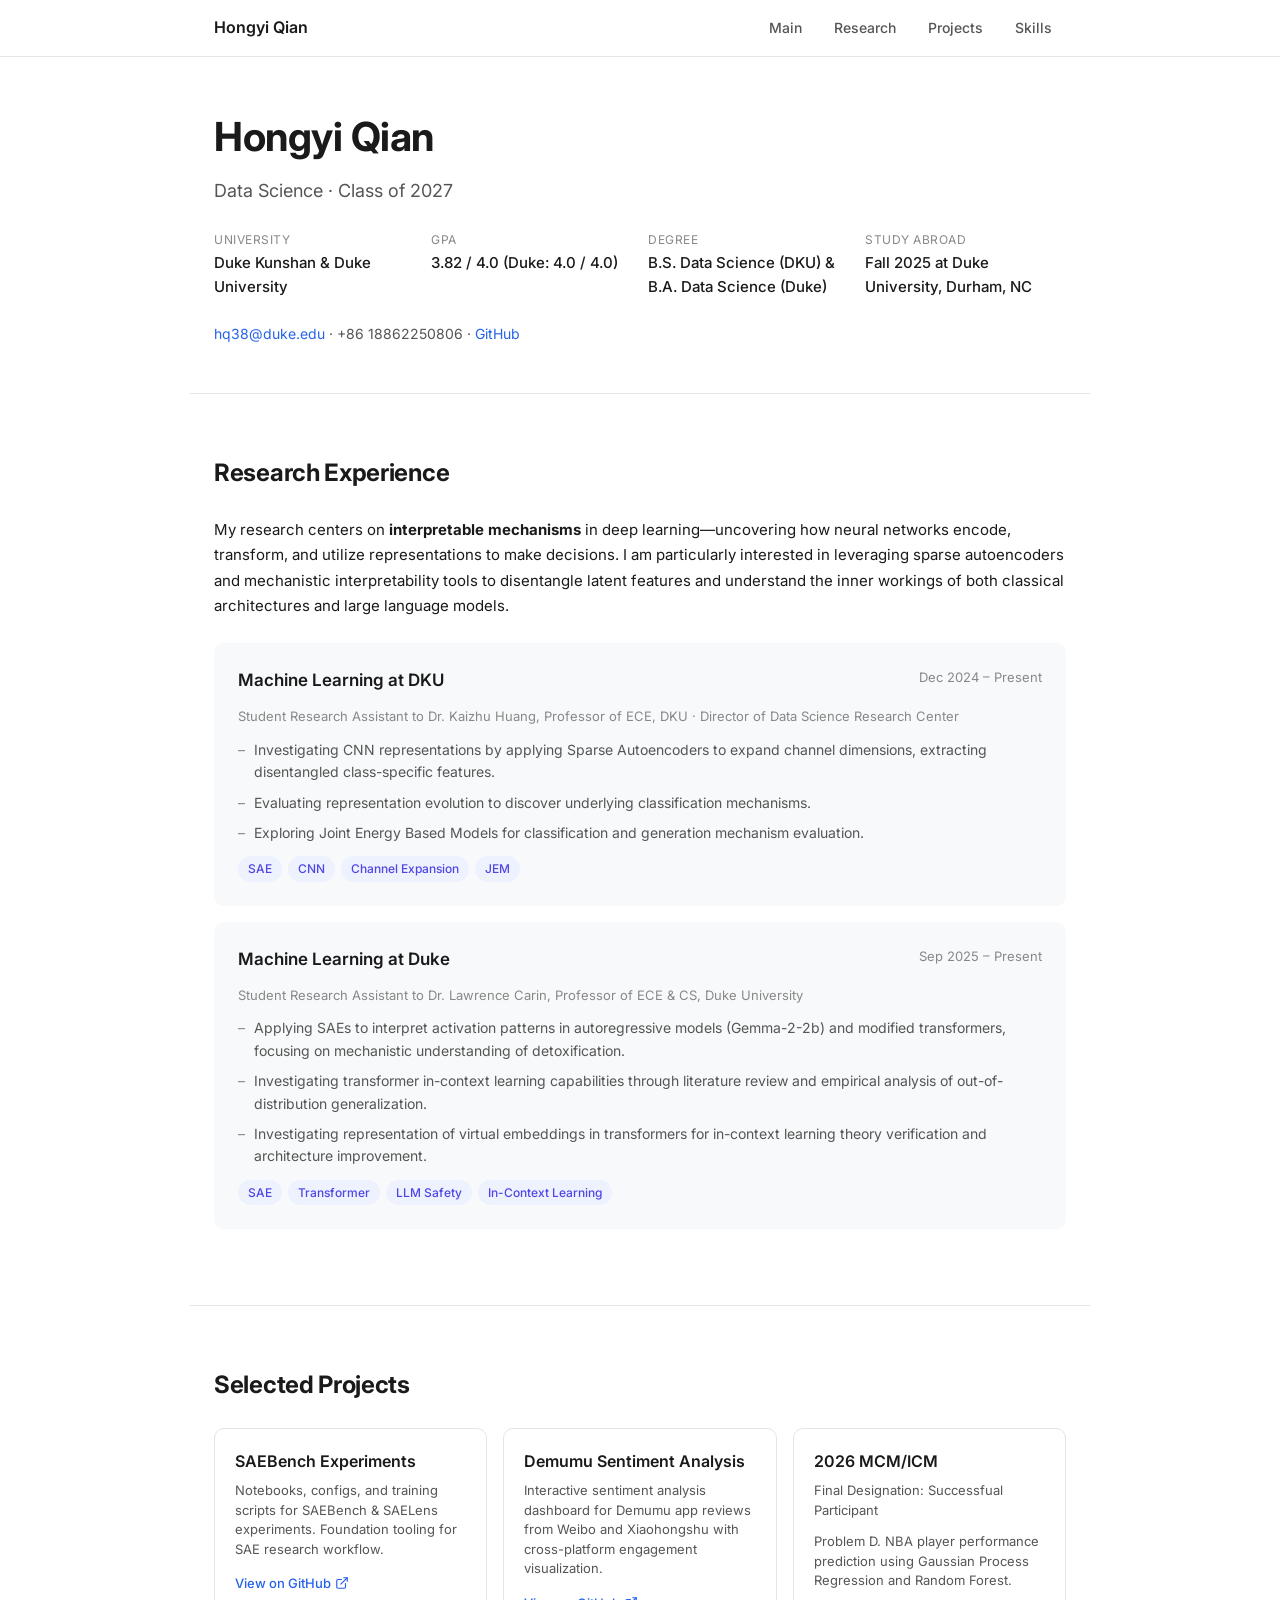
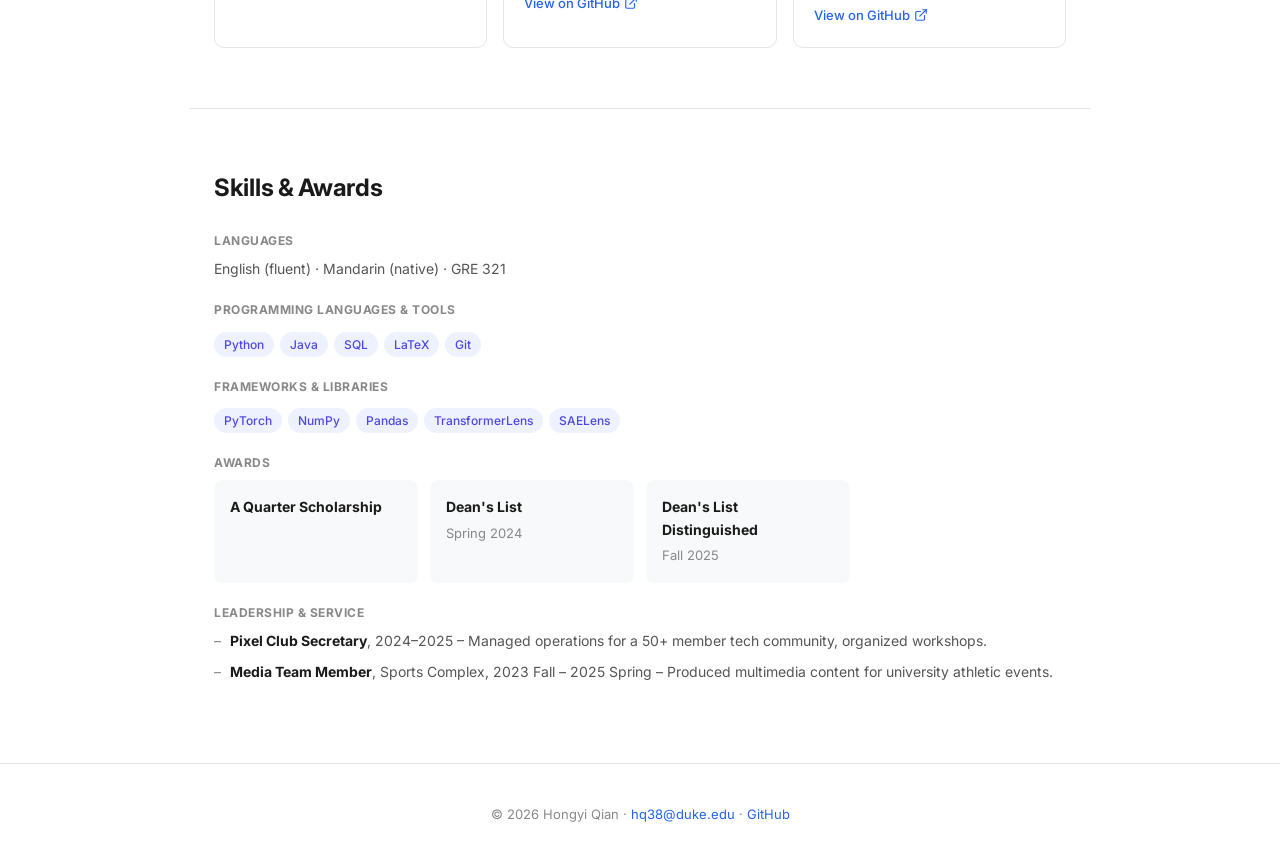
==== index.html @ 935a9fad "modify on selected project Updated project titles and descriptions for clarity." ====
<!DOCTYPE html>
<html lang="en">
<head>
  <meta charset="UTF-8">
  <meta name="viewport" content="width=device-width, initial-scale=1.0">
  <title>Hongyi Qian | Data Science</title>
  <link rel="preconnect" href="https://fonts.googleapis.com">
  <link rel="preconnect" href="https://fonts.gstatic.com" crossorigin>
  <link href="https://fonts.googleapis.com/css2?family=Inter:wght@400;500;600;700&display=swap" rel="stylesheet">
  <style>
    :root {
      --text: #1a1a1a;
      --text-secondary: #555;
      --text-muted: #888;
      --accent: #2563eb;
      --accent-hover: #1d4ed8;
      --border: #e5e5e5;
      --bg: #ffffff;
      --bg-secondary: #f8f9fa;
      --tag-bg: #eef2ff;
      --tag-text: #4f46e5;
    }

    * {
      margin: 0;
      padding: 0;
      box-sizing: border-box;
    }

    html {
      scroll-behavior: smooth;
    }

    body {
      font-family: 'Inter', -apple-system, BlinkMacSystemFont, sans-serif;
      background: var(--bg);
      color: var(--text);
      line-height: 1.6;
      font-size: 15px;
    }

    a {
      color: var(--accent);
      text-decoration: none;
    }

    a:hover {
      text-decoration: underline;
    }

    /* Navigation */
    nav {
      position: sticky;
      top: 0;
      background: rgba(255, 255, 255, 0.95);
      backdrop-filter: blur(8px);
      border-bottom: 1px solid var(--border);
      z-index: 100;
    }

    .nav-container {
      max-width: 900px;
      margin: 0 auto;
      padding: 0 24px;
      display: flex;
      align-items: center;
      justify-content: space-between;
      height: 56px;
    }

    .nav-name {
      font-weight: 600;
      font-size: 16px;
      color: var(--text);
      text-decoration: none;
    }

    .nav-name:hover {
      text-decoration: none;
    }

    .nav-links {
      display: flex;
      gap: 4px;
    }

    .nav-links a {
      padding: 6px 14px;
      border-radius: 6px;
      font-size: 14px;
      font-weight: 500;
      color: var(--text-secondary);
      text-decoration: none;
      transition: all 0.2s;
    }

    .nav-links a:hover {
      background: var(--bg-secondary);
      color: var(--text);
      text-decoration: none;
    }

    .nav-links a.active {
      background: var(--text);
      color: var(--bg);
    }

    /* Sections */
    section {
      max-width: 900px;
      margin: 0 auto;
      padding: 60px 24px;
    }

    section + section {
      border-top: 1px solid var(--border);
    }

    /* Hero / Main */
    #main {
      padding-top: 48px;
      padding-bottom: 48px;
    }

    h1 {
      font-size: 40px;
      font-weight: 700;
      letter-spacing: -0.5px;
      margin-bottom: 8px;
    }

    .subtitle {
      font-size: 18px;
      color: var(--text-secondary);
      margin-bottom: 24px;
    }

    .info-grid {
      display: grid;
      grid-template-columns: repeat(auto-fit, minmax(200px, 1fr));
      gap: 16px;
      margin-bottom: 24px;
    }

    .info-item {
      display: flex;
      flex-direction: column;
    }

    .info-label {
      font-size: 12px;
      text-transform: uppercase;
      letter-spacing: 0.5px;
      color: var(--text-muted);
      margin-bottom: 2px;
    }

    .info-value {
      font-size: 15px;
      font-weight: 500;
      color: var(--text);
    }

    .contact-line {
      font-size: 14px;
      color: var(--text-secondary);
    }

    .contact-line a {
      color: var(--accent);
    }

    /* Section titles */
    h2 {
      font-size: 24px;
      font-weight: 700;
      margin-bottom: 24px;
      letter-spacing: -0.3px;
    }

    h3 {
      font-size: 17px;
      font-weight: 600;
      margin-bottom: 4px;
    }

    /* Cards */
    .card {
      background: var(--bg-secondary);
      border-radius: 10px;
      padding: 24px;
      margin-bottom: 16px;
    }

    .card-header {
      display: flex;
      justify-content: space-between;
      align-items: flex-start;
      flex-wrap: wrap;
      gap: 8px;
      margin-bottom: 8px;
    }

    .card-meta {
      font-size: 13px;
      color: var(--text-muted);
      margin-bottom: 12px;
    }

    .card ul {
      list-style: none;
      padding: 0;
    }

    .card ul li {
      position: relative;
      padding-left: 16px;
      margin-bottom: 8px;
      font-size: 14px;
      color: var(--text-secondary);
      line-height: 1.6;
    }

    .card ul li::before {
      content: "\2013";
      position: absolute;
      left: 0;
      color: var(--text-muted);
    }

    /* Tags */
    .tags {
      display: flex;
      flex-wrap: wrap;
      gap: 6px;
      margin-top: 12px;
    }

    .tag {
      font-size: 12px;
      font-weight: 500;
      padding: 3px 10px;
      border-radius: 100px;
      background: var(--tag-bg);
      color: var(--tag-text);
    }

    /* Project cards */
    .project-grid {
      display: grid;
      grid-template-columns: repeat(auto-fill, minmax(260px, 1fr));
      gap: 16px;
    }

    .project-card {
      border: 1px solid var(--border);
      border-radius: 10px;
      padding: 20px;
      transition: border-color 0.2s, box-shadow 0.2s;
    }

    .project-card:hover {
      border-color: #ccc;
      box-shadow: 0 2px 8px rgba(0,0,0,0.04);
    }

    .project-card h3 {
      font-size: 16px;
      margin-bottom: 6px;
    }

    .project-card p {
      font-size: 13px;
      color: var(--text-secondary);
      line-height: 1.5;
      margin-bottom: 12px;
    }

    .project-card .project-link {
      font-size: 13px;
      font-weight: 500;
      display: inline-flex;
      align-items: center;
      gap: 4px;
    }

    .project-link svg {
      width: 14px;
      height: 14px;
    }

    /* Skills */
    .skill-group {
      margin-bottom: 20px;
    }

    .skill-group h4 {
      font-size: 12px;
      text-transform: uppercase;
      letter-spacing: 0.5px;
      color: var(--text-muted);
      margin-bottom: 8px;
    }

    .awards-grid {
      display: grid;
      grid-template-columns: repeat(auto-fill, minmax(200px, 1fr));
      gap: 12px;
    }

    .award-item {
      background: var(--bg-secondary);
      border-radius: 8px;
      padding: 16px;
    }

    .award-item strong {
      display: block;
      font-size: 14px;
      margin-bottom: 2px;
    }

    .award-item span {
      font-size: 13px;
      color: var(--text-muted);
    }

    /* Footer */
    footer {
      text-align: center;
      padding: 40px 24px;
      border-top: 1px solid var(--border);
      font-size: 13px;
      color: var(--text-muted);
    }

    /* Mobile */
    @media (max-width: 640px) {
      .nav-links {
        gap: 0;
      }

      .nav-links a {
        padding: 6px 10px;
        font-size: 13px;
      }

      h1 {
        font-size: 32px;
      }

      .project-grid {
        grid-template-columns: 1fr;
      }

      .info-grid {
        grid-template-columns: 1fr;
      }
    }
  </style>
</head>
<body>

  <!-- Navigation -->
  <nav>
    <div class="nav-container">
      <a href="#main" class="nav-name">Hongyi Qian</a>
      <div class="nav-links">
        <a href="#main">Main</a>
        <a href="#research">Research</a>
        <a href="#projects">Projects</a>
        <a href="#skills">Skills</a>
      </div>
    </div>
  </nav>

  <!-- Main / Hero -->
  <section id="main">
    <h1>Hongyi Qian</h1>
    <p class="subtitle">Data Science · Class of 2027</p>

    <div class="info-grid">
      <div class="info-item">
        <span class="info-label">University</span>
        <span class="info-value">Duke Kunshan & Duke University</span>
      </div>
      <div class="info-item">
        <span class="info-label">GPA</span>
        <span class="info-value">3.82 / 4.0 (Duke: 4.0 / 4.0)</span>
      </div>
      <div class="info-item">
        <span class="info-label">Degree</span>
        <span class="info-value">B.S. Data Science (DKU) & B.A. Data Science (Duke)</span>
      </div>
      <div class="info-item">
        <span class="info-label">Study Abroad</span>
        <span class="info-value">Fall 2025 at Duke University, Durham, NC</span>
      </div>
    </div>

    <p class="contact-line">
      <a href="mailto:hq38@duke.edu">hq38@duke.edu</a> · +86 18862250806 ·
      <a href="https://github.com/MaverickBeta" target="_blank">GitHub</a>
    </p>
  </section>

<!-- Research Experience -->
<section id="research">
  <h2>Research Experience</h2>

  <p style="margin-bottom: 24px; line-height: 1.7; color: var(--text-main);">
    My research centers on <strong>interpretable mechanisms</strong> in deep learning—uncovering how neural networks encode, transform, and utilize representations to make decisions. I am particularly interested in leveraging sparse autoencoders and mechanistic interpretability tools to disentangle latent features and understand the inner workings of both classical architectures and large language models.
  </p>

  <div class="card">
    <div class="card-header">
      <h3>Machine Learning at DKU</h3>
      <span style="font-size: 13px; color: var(--text-muted);">Dec 2024 – Present</span>
    </div>
    <p class="card-meta">
      Student Research Assistant to Dr. Kaizhu Huang, Professor of ECE, DKU · Director of Data Science Research Center
    </p>
    <ul>
      <li>Investigating CNN representations by applying Sparse Autoencoders to expand channel dimensions, extracting disentangled class-specific features.</li>
      <li>Evaluating representation evolution to discover underlying classification mechanisms.</li>
      <li>Exploring Joint Energy Based Models for classification and generation mechanism evaluation.</li>
    </ul>
    <div class="tags">
      <span class="tag">SAE</span>
      <span class="tag">CNN</span>
      <span class="tag">Channel Expansion</span>
      <span class="tag">JEM</span>
    </div>
  </div>

  <div class="card">
    <div class="card-header">
      <h3>Machine Learning at Duke</h3>
      <span style="font-size: 13px; color: var(--text-muted);">Sep 2025 – Present</span>
    </div>
    <p class="card-meta">
      Student Research Assistant to Dr. Lawrence Carin, Professor of ECE & CS, Duke University
    </p>
    <ul>
      <li>Applying SAEs to interpret activation patterns in autoregressive models (Gemma-2-2b) and modified transformers, focusing on mechanistic understanding of detoxification.</li>
      <li>Investigating transformer in-context learning capabilities through literature review and empirical analysis of out-of-distribution generalization.</li>
      <li>Investigating representation of virtual embeddings in transformers for in-context learning theory verification and architecture improvement.</li>
    </ul>
    <div class="tags">
      <span class="tag">SAE</span>
      <span class="tag">Transformer</span>
      <span class="tag">LLM Safety</span>
      <span class="tag">In-Context Learning</span>
    </div>
  </div>
</section>

  <!-- Selected Projects -->
  <section id="projects">
    <h2>Selected Projects</h2>
    <div class="project-grid">

      <div class="project-card">
        <h3>SAEBench Experiments</h3>
        <p>Notebooks, configs, and training scripts for SAEBench & SAELens experiments. Foundation tooling for SAE research workflow.</p>
        <a href="https://github.com/MaverickBeta/sae-bench-project" target="_blank" class="project-link">
          View on GitHub
          <svg viewBox="0 0 24 24" fill="none" stroke="currentColor" stroke-width="2" stroke-linecap="round" stroke-linejoin="round"><path d="M18 13v6a2 2 0 0 1-2 2H5a2 2 0 0 1-2-2V8a2 2 0 0 1 2-2h6"/><polyline points="15 3 21 3 21 9"/><line x1="10" y1="14" x2="21" y2="3"/></svg>
        </a>
      </div>

      <div class="project-card">
        <h3>Demumu Sentiment Analysis</h3>
        <p>Interactive sentiment analysis dashboard for Demumu app reviews from Weibo and Xiaohongshu with cross-platform engagement visualization.</p>
        <a href="https://github.com/MaverickBeta/Stat401_Final_Group_Project" target="_blank" class="project-link">
          View on GitHub
          <svg viewBox="0 0 24 24" fill="none" stroke="currentColor" stroke-width="2" stroke-linecap="round" stroke-linejoin="round"><path d="M18 13v6a2 2 0 0 1-2 2H5a2 2 0 0 1-2-2V8a2 2 0 0 1 2-2h6"/><polyline points="15 3 21 3 21 9"/><line x1="10" y1="14" x2="21" y2="3"/></svg>
        </a>
      </div>

      <div class="project-card">
        <h3>2026 MCM/ICM </h3>
        <p>Final Designation: Successfual Participant</p>
        <p>Problem D. NBA player performance prediction using Gaussian Process Regression and Random Forest.</p>
        <a href="https://github.com/MaverickBeta/DKU_2026" target="_blank" class="project-link">
          View on GitHub
          <svg viewBox="0 0 24 24" fill="none" stroke="currentColor" stroke-width="2" stroke-linecap="round" stroke-linejoin="round"><path d="M18 13v6a2 2 0 0 1-2 2H5a2 2 0 0 1-2-2V8a2 2 0 0 1 2-2h6"/><polyline points="15 3 21 3 21 9"/><line x1="10" y1="14" x2="21" y2="3"/></svg>
        </a>
      </div>

    </div>
  </section>

  <!-- Skills & Awards -->
  <section id="skills">
    <h2>Skills & Awards</h2>

    <div class="skill-group">
      <h4>Languages</h4>
      <p style="font-size: 14px; color: var(--text-secondary);">English (fluent) · Mandarin (native) · GRE 321</p>
    </div>

    <div class="skill-group">
      <h4>Programming Languages & Tools</h4>
      <div class="tags">
        <span class="tag">Python</span>
        <span class="tag">Java</span>
        <span class="tag">SQL</span>
        <span class="tag">LaTeX</span>
        <span class="tag">Git</span>
      </div>
    </div>

    <div class="skill-group">
      <h4>Frameworks & Libraries</h4>
      <div class="tags">
        <span class="tag">PyTorch</span>
        <span class="tag">NumPy</span>
        <span class="tag">Pandas</span>
        <span class="tag">TransformerLens</span>
        <span class="tag">SAELens</span>
      </div>
    </div>

    <div class="skill-group">
      <h4>Awards</h4>
      <div class="awards-grid">
        <div class="award-item">
          <strong>A Quarter Scholarship</strong>
        </div>
        <div class="award-item">
          <strong>Dean's List</strong>
          <span>Spring 2024</span>
        </div>
        <div class="award-item">
          <strong>Dean's List Distinguished</strong>
          <span>Fall 2025</span>
        </div>
      </div>
    </div>

    <div class="skill-group">
      <h4>Leadership & Service</h4>
      <ul style="list-style: none; padding: 0;">
        <li style="font-size: 14px; color: var(--text-secondary); margin-bottom: 8px; padding-left: 16px; position: relative;">
          <span style="position: absolute; left: 0; color: var(--text-muted);">–</span>
          <strong style="color: var(--text);">Pixel Club Secretary</strong>, 2024–2025 – Managed operations for a 50+ member tech community, organized workshops.
        </li>
        <li style="font-size: 14px; color: var(--text-secondary); padding-left: 16px; position: relative;">
          <span style="position: absolute; left: 0; color: var(--text-muted);">–</span>
          <strong style="color: var(--text);">Media Team Member</strong>, Sports Complex, 2023 Fall – 2025 Spring – Produced multimedia content for university athletic events.
        </li>
      </ul>
    </div>
  </section>

  <!-- Footer -->
  <footer>
    &copy; 2026 Hongyi Qian ·
    <a href="mailto:hq38@duke.edu">hq38@duke.edu</a> ·
    <a href="https://github.com/MaverickBeta" target="_blank">GitHub</a>
  </footer>

</body>
</html>
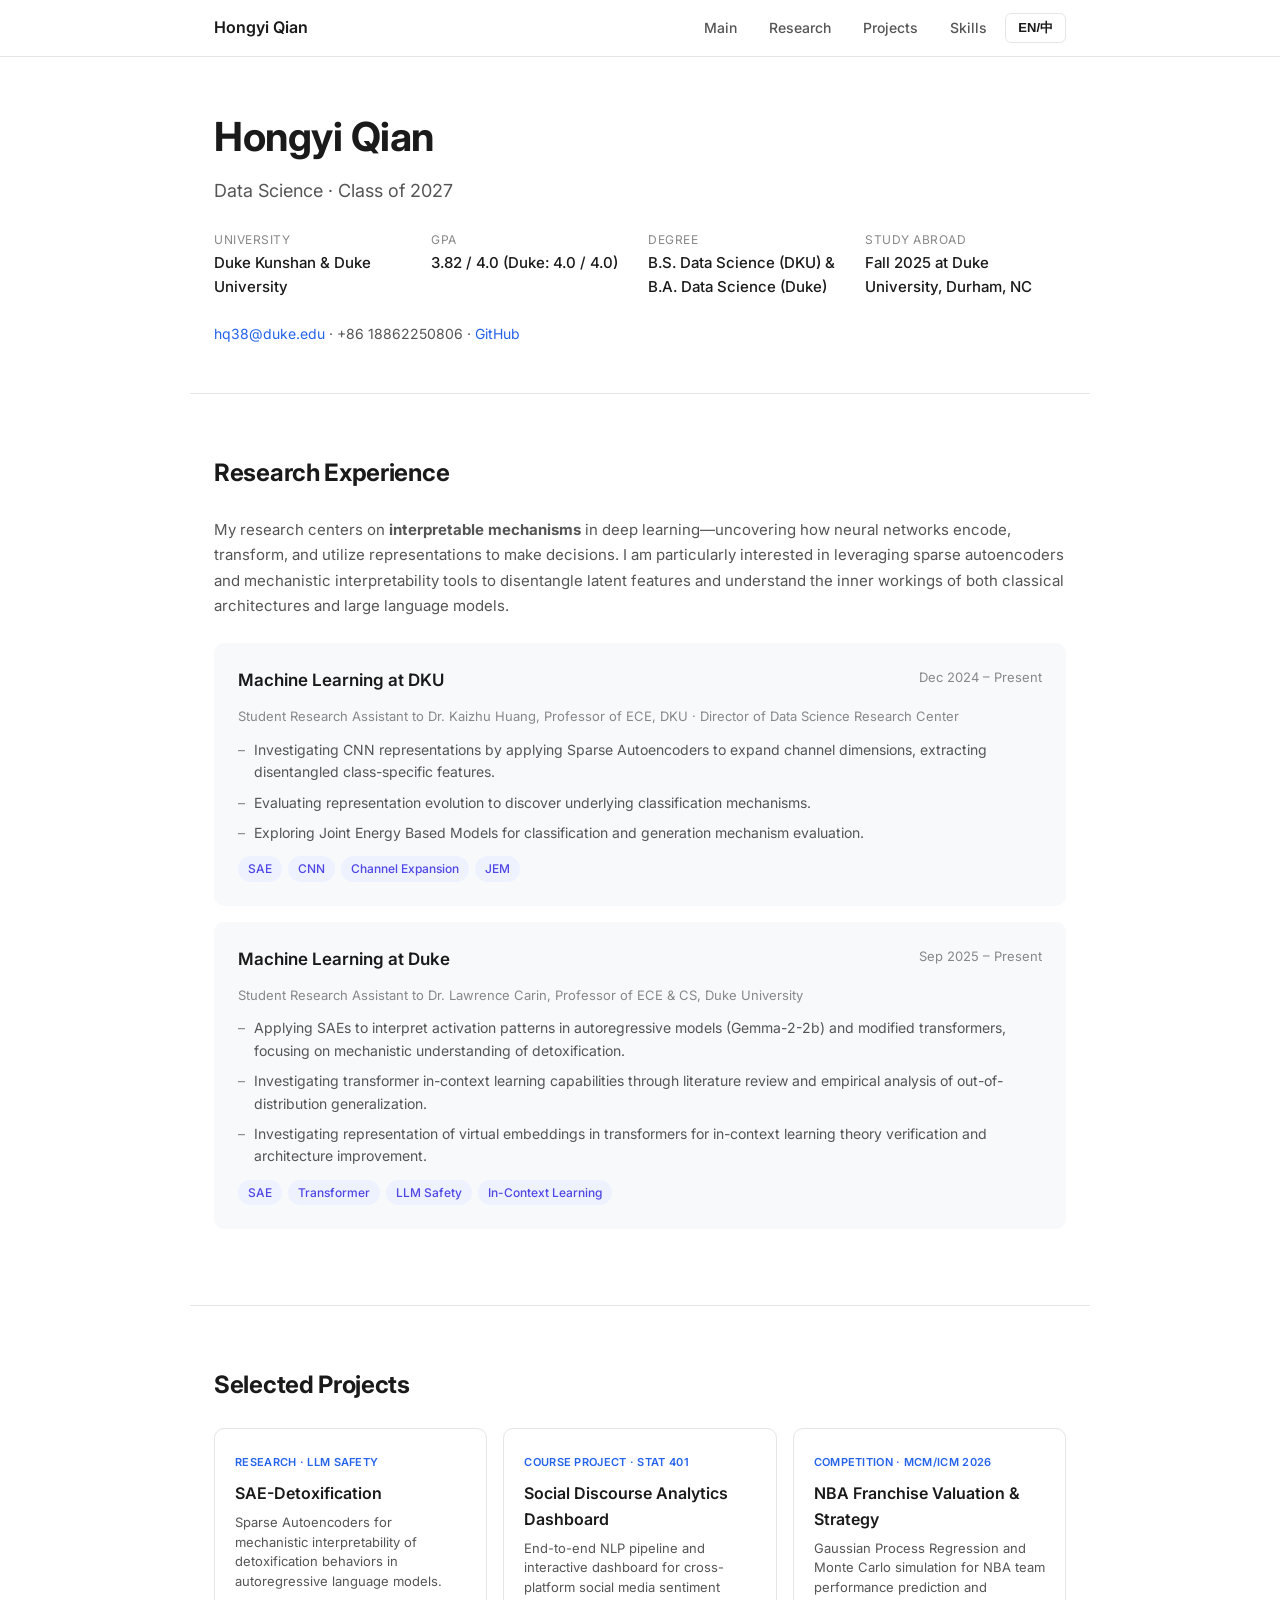
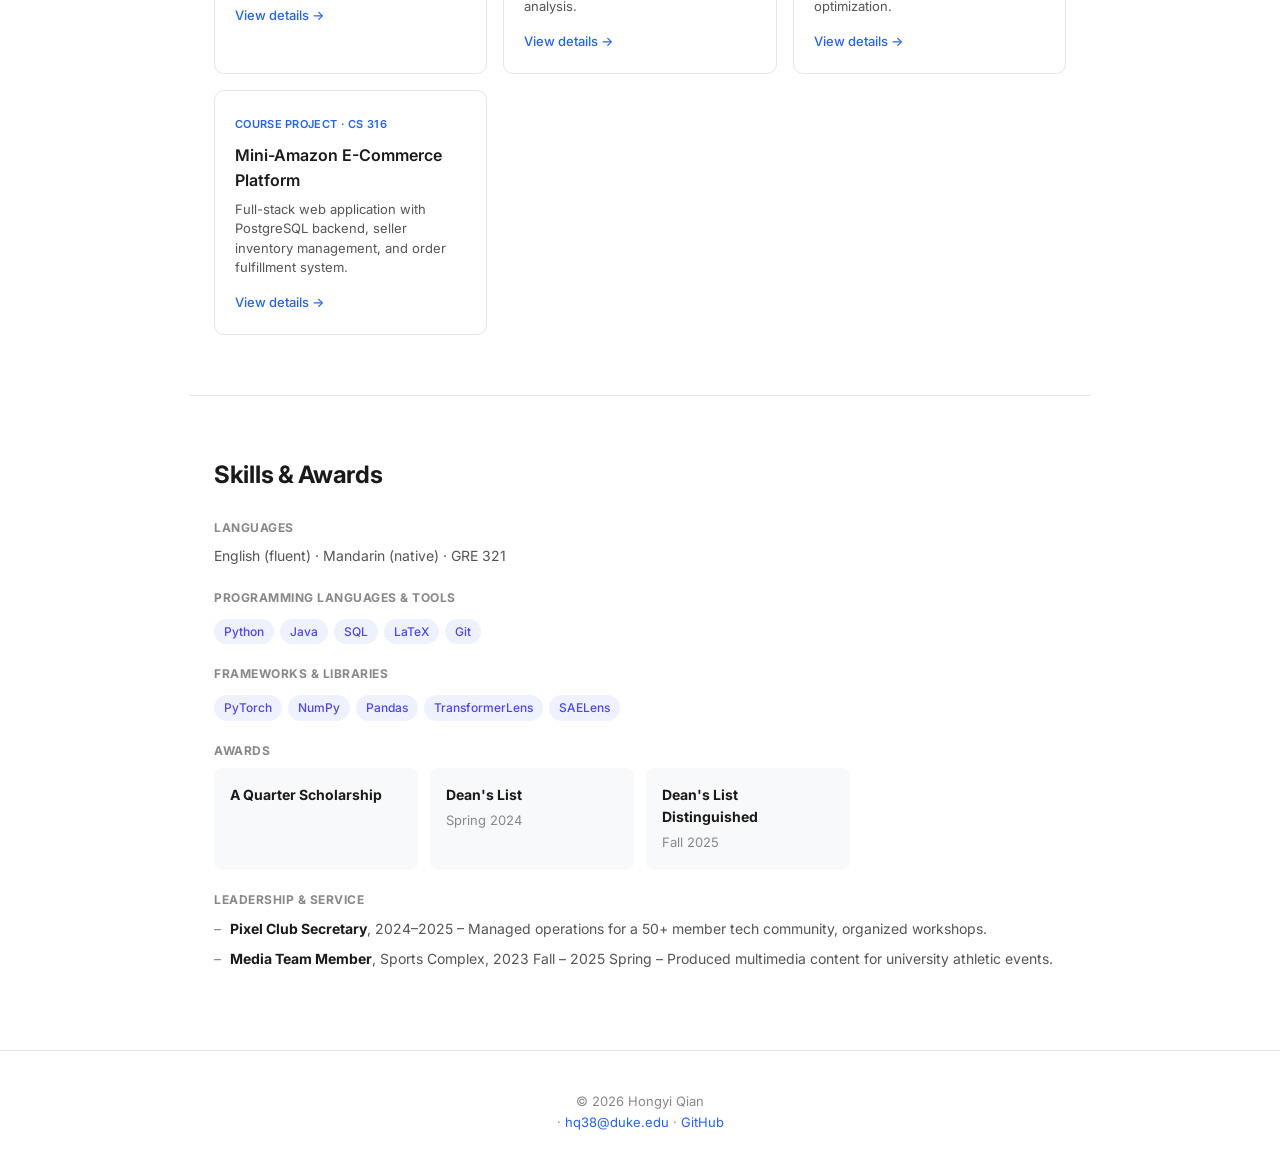
==== commit 1a4da790: "May 17 update" ====
--- a/index.html
+++ b/index.html
@@ -21,15 +21,9 @@
       --tag-text: #4f46e5;
     }
 
-    * {
-      margin: 0;
-      padding: 0;
-      box-sizing: border-box;
-    }
-
-    html {
-      scroll-behavior: smooth;
-    }
+    * { margin: 0; padding: 0; box-sizing: border-box; }
+
+    html { scroll-behavior: smooth; }
 
     body {
       font-family: 'Inter', -apple-system, BlinkMacSystemFont, sans-serif;
@@ -39,13 +33,33 @@
       font-size: 15px;
     }
 
-    a {
-      color: var(--accent);
-      text-decoration: none;
-    }
-
-    a:hover {
-      text-decoration: underline;
+    a { color: var(--accent); text-decoration: none; }
+    a:hover { text-decoration: underline; }
+
+    /* Language toggle */
+    .lang-en, .lang-zh { display: none; }
+    body[lang="en"] .lang-en { display: block; }
+    body[lang="zh"] .lang-zh { display: block; }
+    body[lang="en"] .lang-en-inline { display: inline; }
+    body[lang="zh"] .lang-zh-inline { display: inline; }
+    body[lang="en"] .lang-en-flex { display: flex; }
+    body[lang="zh"] .lang-zh-flex { display: flex; }
+
+    .lang-toggle {
+      font-size: 13px;
+      font-weight: 600;
+      padding: 5px 12px;
+      border-radius: 6px;
+      border: 1px solid var(--border);
+      background: var(--bg);
+      color: var(--text);
+      cursor: pointer;
+      transition: all 0.2s;
+    }
+
+    .lang-toggle:hover {
+      background: var(--bg-secondary);
+      border-color: #ccc;
     }
 
     /* Navigation */
@@ -68,6 +82,8 @@
       height: 56px;
     }
 
+    .nav-left { display: flex; align-items: center; gap: 12px; }
+
     .nav-name {
       font-weight: 600;
       font-size: 16px;
@@ -75,14 +91,11 @@
       text-decoration: none;
     }
 
-    .nav-name:hover {
-      text-decoration: none;
-    }
-
-    .nav-links {
-      display: flex;
-      gap: 4px;
-    }
+    .nav-name:hover { text-decoration: none; }
+
+    .nav-right { display: flex; align-items: center; gap: 4px; }
+
+    .nav-links { display: flex; gap: 4px; }
 
     .nav-links a {
       padding: 6px 14px;
@@ -100,11 +113,6 @@
       text-decoration: none;
     }
 
-    .nav-links a.active {
-      background: var(--text);
-      color: var(--bg);
-    }
-
     /* Sections */
     section {
       max-width: 900px;
@@ -112,15 +120,10 @@
       padding: 60px 24px;
     }
 
-    section + section {
-      border-top: 1px solid var(--border);
-    }
+    section + section { border-top: 1px solid var(--border); }
 
     /* Hero / Main */
-    #main {
-      padding-top: 48px;
-      padding-bottom: 48px;
-    }
+    #main { padding-top: 48px; padding-bottom: 48px; }
 
     h1 {
       font-size: 40px;
@@ -166,9 +169,7 @@
       color: var(--text-secondary);
     }
 
-    .contact-line a {
-      color: var(--accent);
-    }
+    .contact-line a { color: var(--accent); }
 
     /* Section titles */
     h2 {
@@ -257,16 +258,22 @@
       border-radius: 10px;
       padding: 20px;
       transition: border-color 0.2s, box-shadow 0.2s;
+      cursor: pointer;
+      text-decoration: none;
+      color: inherit;
+      display: block;
     }
 
     .project-card:hover {
       border-color: #ccc;
       box-shadow: 0 2px 8px rgba(0,0,0,0.04);
+      text-decoration: none;
     }
 
     .project-card h3 {
       font-size: 16px;
       margin-bottom: 6px;
+      color: var(--text);
     }
 
     .project-card p {
@@ -282,17 +289,11 @@
       display: inline-flex;
       align-items: center;
       gap: 4px;
-    }
-
-    .project-link svg {
-      width: 14px;
-      height: 14px;
+      color: var(--accent);
     }
 
     /* Skills */
-    .skill-group {
-      margin-bottom: 20px;
-    }
+    .skill-group { margin-bottom: 20px; }
 
     .skill-group h4 {
       font-size: 12px;
@@ -336,40 +337,33 @@
 
     /* Mobile */
     @media (max-width: 640px) {
-      .nav-links {
-        gap: 0;
-      }
-
-      .nav-links a {
-        padding: 6px 10px;
-        font-size: 13px;
-      }
-
-      h1 {
-        font-size: 32px;
-      }
-
-      .project-grid {
-        grid-template-columns: 1fr;
-      }
-
-      .info-grid {
-        grid-template-columns: 1fr;
-      }
+      .nav-links a { padding: 6px 10px; font-size: 13px; }
+      h1 { font-size: 32px; }
+      .project-grid { grid-template-columns: 1fr; }
+      .info-grid { grid-template-columns: 1fr; }
+      .nav-container { padding: 0 16px; }
     }
   </style>
 </head>
-<body>
+<body lang="en">
 
   <!-- Navigation -->
   <nav>
     <div class="nav-container">
-      <a href="#main" class="nav-name">Hongyi Qian</a>
-      <div class="nav-links">
-        <a href="#main">Main</a>
-        <a href="#research">Research</a>
-        <a href="#projects">Projects</a>
-        <a href="#skills">Skills</a>
+      <div class="nav-left">
+        <a href="#main" class="nav-name">Hongyi Qian</a>
+      </div>
+      <div class="nav-right">
+        <div class="nav-links">
+          <a href="#main" class="nav-main">Main</a>
+          <a href="#research" class="nav-research">Research</a>
+          <a href="#projects" class="nav-projects">Projects</a>
+          <a href="#skills" class="nav-skills">Skills</a>
+        </div>
+        <button class="lang-toggle" onclick="toggleLang()" title="Switch language">
+          <span class="lang-en">EN/中</span>
+          <span class="lang-zh">中/EN</span>
+        </button>
       </div>
     </div>
   </nav>
@@ -377,189 +371,376 @@
   <!-- Main / Hero -->
   <section id="main">
     <h1>Hongyi Qian</h1>
-    <p class="subtitle">Data Science · Class of 2027</p>
-
-    <div class="info-grid">
-      <div class="info-item">
-        <span class="info-label">University</span>
-        <span class="info-value">Duke Kunshan & Duke University</span>
-      </div>
-      <div class="info-item">
-        <span class="info-label">GPA</span>
-        <span class="info-value">3.82 / 4.0 (Duke: 4.0 / 4.0)</span>
-      </div>
-      <div class="info-item">
-        <span class="info-label">Degree</span>
-        <span class="info-value">B.S. Data Science (DKU) & B.A. Data Science (Duke)</span>
-      </div>
-      <div class="info-item">
-        <span class="info-label">Study Abroad</span>
-        <span class="info-value">Fall 2025 at Duke University, Durham, NC</span>
-      </div>
-    </div>
-
-    <p class="contact-line">
-      <a href="mailto:hq38@duke.edu">hq38@duke.edu</a> · +86 18862250806 ·
-      <a href="https://github.com/MaverickBeta" target="_blank">GitHub</a>
-    </p>
+
+    <!-- EN -->
+    <div class="lang-en">
+      <p class="subtitle">Data Science &middot; Class of 2027</p>
+      <div class="info-grid">
+        <div class="info-item">
+          <span class="info-label">University</span>
+          <span class="info-value">Duke Kunshan & Duke University</span>
+        </div>
+        <div class="info-item">
+          <span class="info-label">GPA</span>
+          <span class="info-value">3.82 / 4.0 (Duke: 4.0 / 4.0)</span>
+        </div>
+        <div class="info-item">
+          <span class="info-label">Degree</span>
+          <span class="info-value">B.S. Data Science (DKU) &amp; B.A. Data Science (Duke)</span>
+        </div>
+        <div class="info-item">
+          <span class="info-label">Study Abroad</span>
+          <span class="info-value">Fall 2025 at Duke University, Durham, NC</span>
+        </div>
+      </div>
+      <p class="contact-line">
+        <a href="mailto:hq38@duke.edu">hq38@duke.edu</a> &middot; +86 18862250806 &middot;
+        <a href="https://github.com/MaverickBeta" target="_blank">GitHub</a>
+      </p>
+    </div>
+
+    <!-- ZH -->
+    <div class="lang-zh">
+      <p class="subtitle">数据科学 &middot; 2027届</p>
+      <div class="info-grid">
+        <div class="info-item">
+          <span class="info-label">大学</span>
+          <span class="info-value">昆山杜克大学 &amp; 杜克大学（双学位）</span>
+        </div>
+        <div class="info-item">
+          <span class="info-label">绩点</span>
+          <span class="info-value">3.82 / 4.0（杜克: 4.0 / 4.0）</span>
+        </div>
+        <div class="info-item">
+          <span class="info-label">学位</span>
+          <span class="info-value">数据科学学士（DKU）&amp; 数据科学学士（Duke）</span>
+        </div>
+        <div class="info-item">
+          <span class="info-label">海外学习</span>
+          <span class="info-value">2025年秋季 &middot; 杜克大学 &middot; 北卡罗来纳州达勒姆</span>
+        </div>
+      </div>
+      <p class="contact-line">
+        <a href="mailto:hq38@duke.edu">hq38@duke.edu</a> &middot; +86 18862250806 &middot;
+        <a href="https://github.com/MaverickBeta" target="_blank">GitHub</a>
+      </p>
+    </div>
   </section>
 
-<!-- Research Experience -->
-<section id="research">
-  <h2>Research Experience</h2>
-
-  <p style="margin-bottom: 24px; line-height: 1.7; color: var(--text-main);">
-    My research centers on <strong>interpretable mechanisms</strong> in deep learning—uncovering how neural networks encode, transform, and utilize representations to make decisions. I am particularly interested in leveraging sparse autoencoders and mechanistic interpretability tools to disentangle latent features and understand the inner workings of both classical architectures and large language models.
-  </p>
-
-  <div class="card">
-    <div class="card-header">
-      <h3>Machine Learning at DKU</h3>
-      <span style="font-size: 13px; color: var(--text-muted);">Dec 2024 – Present</span>
-    </div>
-    <p class="card-meta">
-      Student Research Assistant to Dr. Kaizhu Huang, Professor of ECE, DKU · Director of Data Science Research Center
-    </p>
-    <ul>
-      <li>Investigating CNN representations by applying Sparse Autoencoders to expand channel dimensions, extracting disentangled class-specific features.</li>
-      <li>Evaluating representation evolution to discover underlying classification mechanisms.</li>
-      <li>Exploring Joint Energy Based Models for classification and generation mechanism evaluation.</li>
-    </ul>
-    <div class="tags">
-      <span class="tag">SAE</span>
-      <span class="tag">CNN</span>
-      <span class="tag">Channel Expansion</span>
-      <span class="tag">JEM</span>
-    </div>
-  </div>
-
-  <div class="card">
-    <div class="card-header">
-      <h3>Machine Learning at Duke</h3>
-      <span style="font-size: 13px; color: var(--text-muted);">Sep 2025 – Present</span>
-    </div>
-    <p class="card-meta">
-      Student Research Assistant to Dr. Lawrence Carin, Professor of ECE & CS, Duke University
-    </p>
-    <ul>
-      <li>Applying SAEs to interpret activation patterns in autoregressive models (Gemma-2-2b) and modified transformers, focusing on mechanistic understanding of detoxification.</li>
-      <li>Investigating transformer in-context learning capabilities through literature review and empirical analysis of out-of-distribution generalization.</li>
-      <li>Investigating representation of virtual embeddings in transformers for in-context learning theory verification and architecture improvement.</li>
-    </ul>
-    <div class="tags">
-      <span class="tag">SAE</span>
-      <span class="tag">Transformer</span>
-      <span class="tag">LLM Safety</span>
-      <span class="tag">In-Context Learning</span>
-    </div>
-  </div>
-</section>
+  <!-- Research Experience -->
+  <section id="research">
+    <!-- EN -->
+    <div class="lang-en">
+      <h2>Research Experience</h2>
+      <p style="margin-bottom: 24px; line-height: 1.7; color: var(--text-secondary);">
+        My research centers on <strong>interpretable mechanisms</strong> in deep learning&mdash;uncovering how neural networks encode, transform, and utilize representations to make decisions. I am particularly interested in leveraging sparse autoencoders and mechanistic interpretability tools to disentangle latent features and understand the inner workings of both classical architectures and large language models.
+      </p>
+      <div class="card">
+        <div class="card-header">
+          <h3>Machine Learning at DKU</h3>
+          <span style="font-size: 13px; color: var(--text-muted);">Dec 2024 &ndash; Present</span>
+        </div>
+        <p class="card-meta">
+          Student Research Assistant to Dr. Kaizhu Huang, Professor of ECE, DKU &middot; Director of Data Science Research Center
+        </p>
+        <ul>
+          <li>Investigating CNN representations by applying Sparse Autoencoders to expand channel dimensions, extracting disentangled class-specific features.</li>
+          <li>Evaluating representation evolution to discover underlying classification mechanisms.</li>
+          <li>Exploring Joint Energy Based Models for classification and generation mechanism evaluation.</li>
+        </ul>
+        <div class="tags">
+          <span class="tag">SAE</span>
+          <span class="tag">CNN</span>
+          <span class="tag">Channel Expansion</span>
+          <span class="tag">JEM</span>
+        </div>
+      </div>
+      <div class="card">
+        <div class="card-header">
+          <h3>Machine Learning at Duke</h3>
+          <span style="font-size: 13px; color: var(--text-muted);">Sep 2025 &ndash; Present</span>
+        </div>
+        <p class="card-meta">
+          Student Research Assistant to Dr. Lawrence Carin, Professor of ECE &amp; CS, Duke University
+        </p>
+        <ul>
+          <li>Applying SAEs to interpret activation patterns in autoregressive models (Gemma-2-2b) and modified transformers, focusing on mechanistic understanding of detoxification.</li>
+          <li>Investigating transformer in-context learning capabilities through literature review and empirical analysis of out-of-distribution generalization.</li>
+          <li>Investigating representation of virtual embeddings in transformers for in-context learning theory verification and architecture improvement.</li>
+        </ul>
+        <div class="tags">
+          <span class="tag">SAE</span>
+          <span class="tag">Transformer</span>
+          <span class="tag">LLM Safety</span>
+          <span class="tag">In-Context Learning</span>
+        </div>
+      </div>
+    </div>
+
+    <!-- ZH -->
+    <div class="lang-zh">
+      <h2>研究经历</h2>
+      <p style="margin-bottom: 24px; line-height: 1.7; color: var(--text-secondary);">
+        我的研究聚焦于深度学习中的<strong>可解释机制</strong>&mdash;揭示神经网络如何编码、转换和利用表征来做出决策。我特别关注利用稀疏自编码器（SAE）和机械可解释性工具来解耦潜在特征，理解经典架构和大语言模型的内部工作机制。
+      </p>
+      <div class="card">
+        <div class="card-header">
+          <h3>DKU 机器学习研究</h3>
+          <span style="font-size: 13px; color: var(--text-muted);">2024年12月 &ndash; 至今</span>
+        </div>
+        <p class="card-meta">
+          学生研究助理 &middot; 导师：Kaizhu Huang 教授（电子与计算机工程）&middot; DKU 数据科学研究中心主任
+        </p>
+        <ul>
+          <li>应用稀疏自编码器（SAE）扩展卷积神经网络的通道维度，提取解耦的类别特定特征，研究CNN表征。</li>
+          <li>评估表征演变过程，发现潜在的分类机制。</li>
+          <li>探索联合能量模型（JEM），用于分类和生成机制评估。</li>
+        </ul>
+        <div class="tags">
+          <span class="tag">SAE</span>
+          <span class="tag">CNN</span>
+          <span class="tag">Channel Expansion</span>
+          <span class="tag">JEM</span>
+        </div>
+      </div>
+      <div class="card">
+        <div class="card-header">
+          <h3>Duke 机器学习研究</h3>
+          <span style="font-size: 13px; color: var(--text-muted);">2025年9月 &ndash; 至今</span>
+        </div>
+        <p class="card-meta">
+          学生研究助理 &middot; 导师：Lawrence Carin 教授（电子与计算机工程 &amp; 计算机科学）&middot; 杜克大学
+        </p>
+        <ul>
+          <li>应用SAE解读自回归模型（Gemma-2-2b）和修改版Transformer中的激活模式，聚焦于去毒化行为的机械理解。</li>
+          <li>通过文献综述和分布外泛化的实证分析，研究Transformer的上下文学习能力。</li>
+          <li>研究Transformer中虚拟嵌入（virtual embedding）的表征，用于上下文学习理论验证和架构改进。</li>
+        </ul>
+        <div class="tags">
+          <span class="tag">SAE</span>
+          <span class="tag">Transformer</span>
+          <span class="tag">LLM Safety</span>
+          <span class="tag">In-Context Learning</span>
+        </div>
+      </div>
+    </div>
+  </section>
 
   <!-- Selected Projects -->
   <section id="projects">
-    <h2>Selected Projects</h2>
-    <div class="project-grid">
-
-      <div class="project-card">
-        <h3>SAEBench Experiments</h3>
-        <p>Notebooks, configs, and training scripts for SAEBench & SAELens experiments. Foundation tooling for SAE research workflow.</p>
-        <a href="https://github.com/MaverickBeta/sae-bench-project" target="_blank" class="project-link">
-          View on GitHub
-          <svg viewBox="0 0 24 24" fill="none" stroke="currentColor" stroke-width="2" stroke-linecap="round" stroke-linejoin="round"><path d="M18 13v6a2 2 0 0 1-2 2H5a2 2 0 0 1-2-2V8a2 2 0 0 1 2-2h6"/><polyline points="15 3 21 3 21 9"/><line x1="10" y1="14" x2="21" y2="3"/></svg>
+    <!-- EN -->
+    <div class="lang-en">
+      <h2>Selected Projects</h2>
+      <div class="project-grid">
+        <a href="project-sae-detox.html" class="project-card">
+          <span style="font-size: 11px; font-weight: 600; color: var(--accent); text-transform: uppercase; letter-spacing: 0.3px;">Research &middot; LLM Safety</span>
+          <h3 style="margin-top: 8px;">SAE-Detoxification</h3>
+          <p>Sparse Autoencoders for mechanistic interpretability of detoxification behaviors in autoregressive language models.</p>
+          <span class="project-link">View details &rarr;</span>
         </a>
-      </div>
-
-      <div class="project-card">
-        <h3>Demumu Sentiment Analysis</h3>
-        <p>Interactive sentiment analysis dashboard for Demumu app reviews from Weibo and Xiaohongshu with cross-platform engagement visualization.</p>
-        <a href="https://github.com/MaverickBeta/Stat401_Final_Group_Project" target="_blank" class="project-link">
-          View on GitHub
-          <svg viewBox="0 0 24 24" fill="none" stroke="currentColor" stroke-width="2" stroke-linecap="round" stroke-linejoin="round"><path d="M18 13v6a2 2 0 0 1-2 2H5a2 2 0 0 1-2-2V8a2 2 0 0 1 2-2h6"/><polyline points="15 3 21 3 21 9"/><line x1="10" y1="14" x2="21" y2="3"/></svg>
+        <a href="project-stat401.html" class="project-card">
+          <span style="font-size: 11px; font-weight: 600; color: var(--accent); text-transform: uppercase; letter-spacing: 0.3px;">Course Project &middot; STAT 401</span>
+          <h3 style="margin-top: 8px;">Social Discourse Analytics Dashboard</h3>
+          <p>End-to-end NLP pipeline and interactive dashboard for cross-platform social media sentiment analysis.</p>
+          <span class="project-link">View details &rarr;</span>
         </a>
-      </div>
-
-      <div class="project-card">
-        <h3>2026 MCM/ICM </h3>
-        <p>Final Designation: Successfual Participant</p>
-        <p>Problem D. NBA player performance prediction using Gaussian Process Regression and Random Forest.</p>
-        <a href="https://github.com/MaverickBeta/DKU_2026" target="_blank" class="project-link">
-          View on GitHub
-          <svg viewBox="0 0 24 24" fill="none" stroke="currentColor" stroke-width="2" stroke-linecap="round" stroke-linejoin="round"><path d="M18 13v6a2 2 0 0 1-2 2H5a2 2 0 0 1-2-2V8a2 2 0 0 1 2-2h6"/><polyline points="15 3 21 3 21 9"/><line x1="10" y1="14" x2="21" y2="3"/></svg>
+        <a href="project-mcm.html" class="project-card">
+          <span style="font-size: 11px; font-weight: 600; color: var(--accent); text-transform: uppercase; letter-spacing: 0.3px;">Competition &middot; MCM/ICM 2026</span>
+          <h3 style="margin-top: 8px;">NBA Franchise Valuation &amp; Strategy</h3>
+          <p>Gaussian Process Regression and Monte Carlo simulation for NBA team performance prediction and optimization.</p>
+          <span class="project-link">View details &rarr;</span>
         </a>
-      </div>
-
+        <a href="project-mini-amazon.html" class="project-card">
+          <span style="font-size: 11px; font-weight: 600; color: var(--accent); text-transform: uppercase; letter-spacing: 0.3px;">Course Project &middot; CS 316</span>
+          <h3 style="margin-top: 8px;">Mini-Amazon E-Commerce Platform</h3>
+          <p>Full-stack web application with PostgreSQL backend, seller inventory management, and order fulfillment system.</p>
+          <span class="project-link">View details &rarr;</span>
+        </a>
+      </div>
+    </div>
+
+    <!-- ZH -->
+    <div class="lang-zh">
+      <h2>精选项目</h2>
+      <div class="project-grid">
+        <a href="project-sae-detox.html" class="project-card">
+          <span style="font-size: 11px; font-weight: 600; color: var(--accent); text-transform: uppercase; letter-spacing: 0.3px;">研究 &middot; 大语言模型安全</span>
+          <h3 style="margin-top: 8px;">SAE 去毒化项目</h3>
+          <p>利用稀疏自编码器（SAE）对自回归语言模型中的去毒化行为进行机械可解释性分析。</p>
+          <span class="project-link">查看详情 &rarr;</span>
+        </a>
+        <a href="project-stat401.html" class="project-card">
+          <span style="font-size: 11px; font-weight: 600; color: var(--accent); text-transform: uppercase; letter-spacing: 0.3px;">课程项目 &middot; STAT 401</span>
+          <h3 style="margin-top: 8px;">社交媒体舆情分析仪表盘</h3>
+          <p>端到端NLP处理流程与交互式仪表盘，用于跨平台社交媒体情感分析。</p>
+          <span class="project-link">查看详情 &rarr;</span>
+        </a>
+        <a href="project-mcm.html" class="project-card">
+          <span style="font-size: 11px; font-weight: 600; color: var(--accent); text-transform: uppercase; letter-spacing: 0.3px;">竞赛 &middot; MCM/ICM 2026</span>
+          <h3 style="margin-top: 8px;">NBA球队估值与策略优化</h3>
+          <p>高斯过程回归与蒙特卡洛模拟，用于NBA球队表现预测与策略优化。</p>
+          <span class="project-link">查看详情 &rarr;</span>
+        </a>
+        <a href="project-mini-amazon.html" class="project-card">
+          <span style="font-size: 11px; font-weight: 600; color: var(--accent); text-transform: uppercase; letter-spacing: 0.3px;">课程项目 &middot; CS 316</span>
+          <h3 style="margin-top: 8px;">Mini-Amazon 电商平台</h3>
+          <p>全栈Web应用，PostgreSQL后端，卖家库存管理与订单履约系统。</p>
+          <span class="project-link">查看详情 &rarr;</span>
+        </a>
+      </div>
     </div>
   </section>
 
   <!-- Skills & Awards -->
   <section id="skills">
-    <h2>Skills & Awards</h2>
-
-    <div class="skill-group">
-      <h4>Languages</h4>
-      <p style="font-size: 14px; color: var(--text-secondary);">English (fluent) · Mandarin (native) · GRE 321</p>
-    </div>
-
-    <div class="skill-group">
-      <h4>Programming Languages & Tools</h4>
-      <div class="tags">
-        <span class="tag">Python</span>
-        <span class="tag">Java</span>
-        <span class="tag">SQL</span>
-        <span class="tag">LaTeX</span>
-        <span class="tag">Git</span>
-      </div>
-    </div>
-
-    <div class="skill-group">
-      <h4>Frameworks & Libraries</h4>
-      <div class="tags">
-        <span class="tag">PyTorch</span>
-        <span class="tag">NumPy</span>
-        <span class="tag">Pandas</span>
-        <span class="tag">TransformerLens</span>
-        <span class="tag">SAELens</span>
-      </div>
-    </div>
-
-    <div class="skill-group">
-      <h4>Awards</h4>
-      <div class="awards-grid">
-        <div class="award-item">
-          <strong>A Quarter Scholarship</strong>
-        </div>
-        <div class="award-item">
-          <strong>Dean's List</strong>
-          <span>Spring 2024</span>
-        </div>
-        <div class="award-item">
-          <strong>Dean's List Distinguished</strong>
-          <span>Fall 2025</span>
-        </div>
-      </div>
-    </div>
-
-    <div class="skill-group">
-      <h4>Leadership & Service</h4>
-      <ul style="list-style: none; padding: 0;">
-        <li style="font-size: 14px; color: var(--text-secondary); margin-bottom: 8px; padding-left: 16px; position: relative;">
-          <span style="position: absolute; left: 0; color: var(--text-muted);">–</span>
-          <strong style="color: var(--text);">Pixel Club Secretary</strong>, 2024–2025 – Managed operations for a 50+ member tech community, organized workshops.
-        </li>
-        <li style="font-size: 14px; color: var(--text-secondary); padding-left: 16px; position: relative;">
-          <span style="position: absolute; left: 0; color: var(--text-muted);">–</span>
-          <strong style="color: var(--text);">Media Team Member</strong>, Sports Complex, 2023 Fall – 2025 Spring – Produced multimedia content for university athletic events.
-        </li>
-      </ul>
+    <!-- EN -->
+    <div class="lang-en">
+      <h2>Skills & Awards</h2>
+      <div class="skill-group">
+        <h4>Languages</h4>
+        <p style="font-size: 14px; color: var(--text-secondary);">English (fluent) &middot; Mandarin (native) &middot; GRE 321</p>
+      </div>
+      <div class="skill-group">
+        <h4>Programming Languages &amp; Tools</h4>
+        <div class="tags">
+          <span class="tag">Python</span>
+          <span class="tag">Java</span>
+          <span class="tag">SQL</span>
+          <span class="tag">LaTeX</span>
+          <span class="tag">Git</span>
+        </div>
+      </div>
+      <div class="skill-group">
+        <h4>Frameworks &amp; Libraries</h4>
+        <div class="tags">
+          <span class="tag">PyTorch</span>
+          <span class="tag">NumPy</span>
+          <span class="tag">Pandas</span>
+          <span class="tag">TransformerLens</span>
+          <span class="tag">SAELens</span>
+        </div>
+      </div>
+      <div class="skill-group">
+        <h4>Awards</h4>
+        <div class="awards-grid">
+          <div class="award-item"><strong>A Quarter Scholarship</strong></div>
+          <div class="award-item"><strong>Dean's List</strong><span>Spring 2024</span></div>
+          <div class="award-item"><strong>Dean's List Distinguished</strong><span>Fall 2025</span></div>
+        </div>
+      </div>
+      <div class="skill-group">
+        <h4>Leadership &amp; Service</h4>
+        <ul style="list-style: none; padding: 0;">
+          <li style="font-size: 14px; color: var(--text-secondary); margin-bottom: 8px; padding-left: 16px; position: relative;">
+            <span style="position: absolute; left: 0; color: var(--text-muted);">&ndash;</span>
+            <strong style="color: var(--text);">Pixel Club Secretary</strong>, 2024&ndash;2025 &ndash; Managed operations for a 50+ member tech community, organized workshops.
+          </li>
+          <li style="font-size: 14px; color: var(--text-secondary); padding-left: 16px; position: relative;">
+            <span style="position: absolute; left: 0; color: var(--text-muted);">&ndash;</span>
+            <strong style="color: var(--text);">Media Team Member</strong>, Sports Complex, 2023 Fall &ndash; 2025 Spring &ndash; Produced multimedia content for university athletic events.
+          </li>
+        </ul>
+      </div>
+    </div>
+
+    <!-- ZH -->
+    <div class="lang-zh">
+      <h2>技能与奖项</h2>
+      <div class="skill-group">
+        <h4>语言</h4>
+        <p style="font-size: 14px; color: var(--text-secondary);">英语（流利）&middot; 普通话（母语）&middot; GRE 321</p>
+      </div>
+      <div class="skill-group">
+        <h4>编程语言与工具</h4>
+        <div class="tags">
+          <span class="tag">Python</span>
+          <span class="tag">Java</span>
+          <span class="tag">SQL</span>
+          <span class="tag">LaTeX</span>
+          <span class="tag">Git</span>
+        </div>
+      </div>
+      <div class="skill-group">
+        <h4>框架与库</h4>
+        <div class="tags">
+          <span class="tag">PyTorch</span>
+          <span class="tag">NumPy</span>
+          <span class="tag">Pandas</span>
+          <span class="tag">TransformerLens</span>
+          <span class="tag">SAELens</span>
+        </div>
+      </div>
+      <div class="skill-group">
+        <h4>奖项</h4>
+        <div class="awards-grid">
+          <div class="award-item"><strong>四分之一奖学金</strong></div>
+          <div class="award-item"><strong>院长名单</strong><span>2024年春季</span></div>
+          <div class="award-item"><strong>杰出院长名单</strong><span>2025年秋季</span></div>
+        </div>
+      </div>
+      <div class="skill-group">
+        <h4>领导力与服务</h4>
+        <ul style="list-style: none; padding: 0;">
+          <li style="font-size: 14px; color: var(--text-secondary); margin-bottom: 8px; padding-left: 16px; position: relative;">
+            <span style="position: absolute; left: 0; color: var(--text-muted);">&ndash;</span>
+            <strong style="color: var(--text);">Pixel Club 秘书</strong>，2024&ndash;2025 &ndash; 管理50+成员的技术社团，组织工作坊。
+          </li>
+          <li style="font-size: 14px; color: var(--text-secondary); padding-left: 16px; position: relative;">
+            <span style="position: absolute; left: 0; color: var(--text-muted);">&ndash;</span>
+            <strong style="color: var(--text);">媒体团队成员</strong>，体育中心，2023秋 &ndash; 2025春 &ndash; 为大学体育赛事制作多媒体内容。
+          </li>
+        </ul>
+      </div>
     </div>
   </section>
 
   <!-- Footer -->
   <footer>
-    &copy; 2026 Hongyi Qian ·
-    <a href="mailto:hq38@duke.edu">hq38@duke.edu</a> ·
+    <span class="lang-en">&copy; 2026 Hongyi Qian</span>
+    <span class="lang-zh">&copy; 2026 钱弘毅</span>
+    &middot; <a href="mailto:hq38@duke.edu">hq38@duke.edu</a> &middot;
     <a href="https://github.com/MaverickBeta" target="_blank">GitHub</a>
   </footer>
 
+  <script>
+    // Language toggle with localStorage persistence
+    (function() {
+      var saved = localStorage.getItem('lang');
+      if (saved === 'zh') {
+        document.body.setAttribute('lang', 'zh');
+        updateNavText('zh');
+      } else {
+        document.body.setAttribute('lang', 'en');
+        updateNavText('en');
+      }
+    })();
+
+    function toggleLang() {
+      var current = document.body.getAttribute('lang');
+      var next = current === 'en' ? 'zh' : 'en';
+      document.body.setAttribute('lang', next);
+      localStorage.setItem('lang', next);
+      updateNavText(next);
+    }
+
+    function updateNavText(lang) {
+      var navMain = document.querySelector('.nav-main');
+      var navResearch = document.querySelector('.nav-research');
+      var navProjects = document.querySelector('.nav-projects');
+      var navSkills = document.querySelector('.nav-skills');
+      if (lang === 'zh') {
+        if (navMain) navMain.textContent = '主页';
+        if (navResearch) navResearch.textContent = '研究';
+        if (navProjects) navProjects.textContent = '项目';
+        if (navSkills) navSkills.textContent = '技能';
+      } else {
+        if (navMain) navMain.textContent = 'Main';
+        if (navResearch) navResearch.textContent = 'Research';
+        if (navProjects) navProjects.textContent = 'Projects';
+        if (navSkills) navSkills.textContent = 'Skills';
+      }
+    }
+  </script>
+
 </body>
 </html>
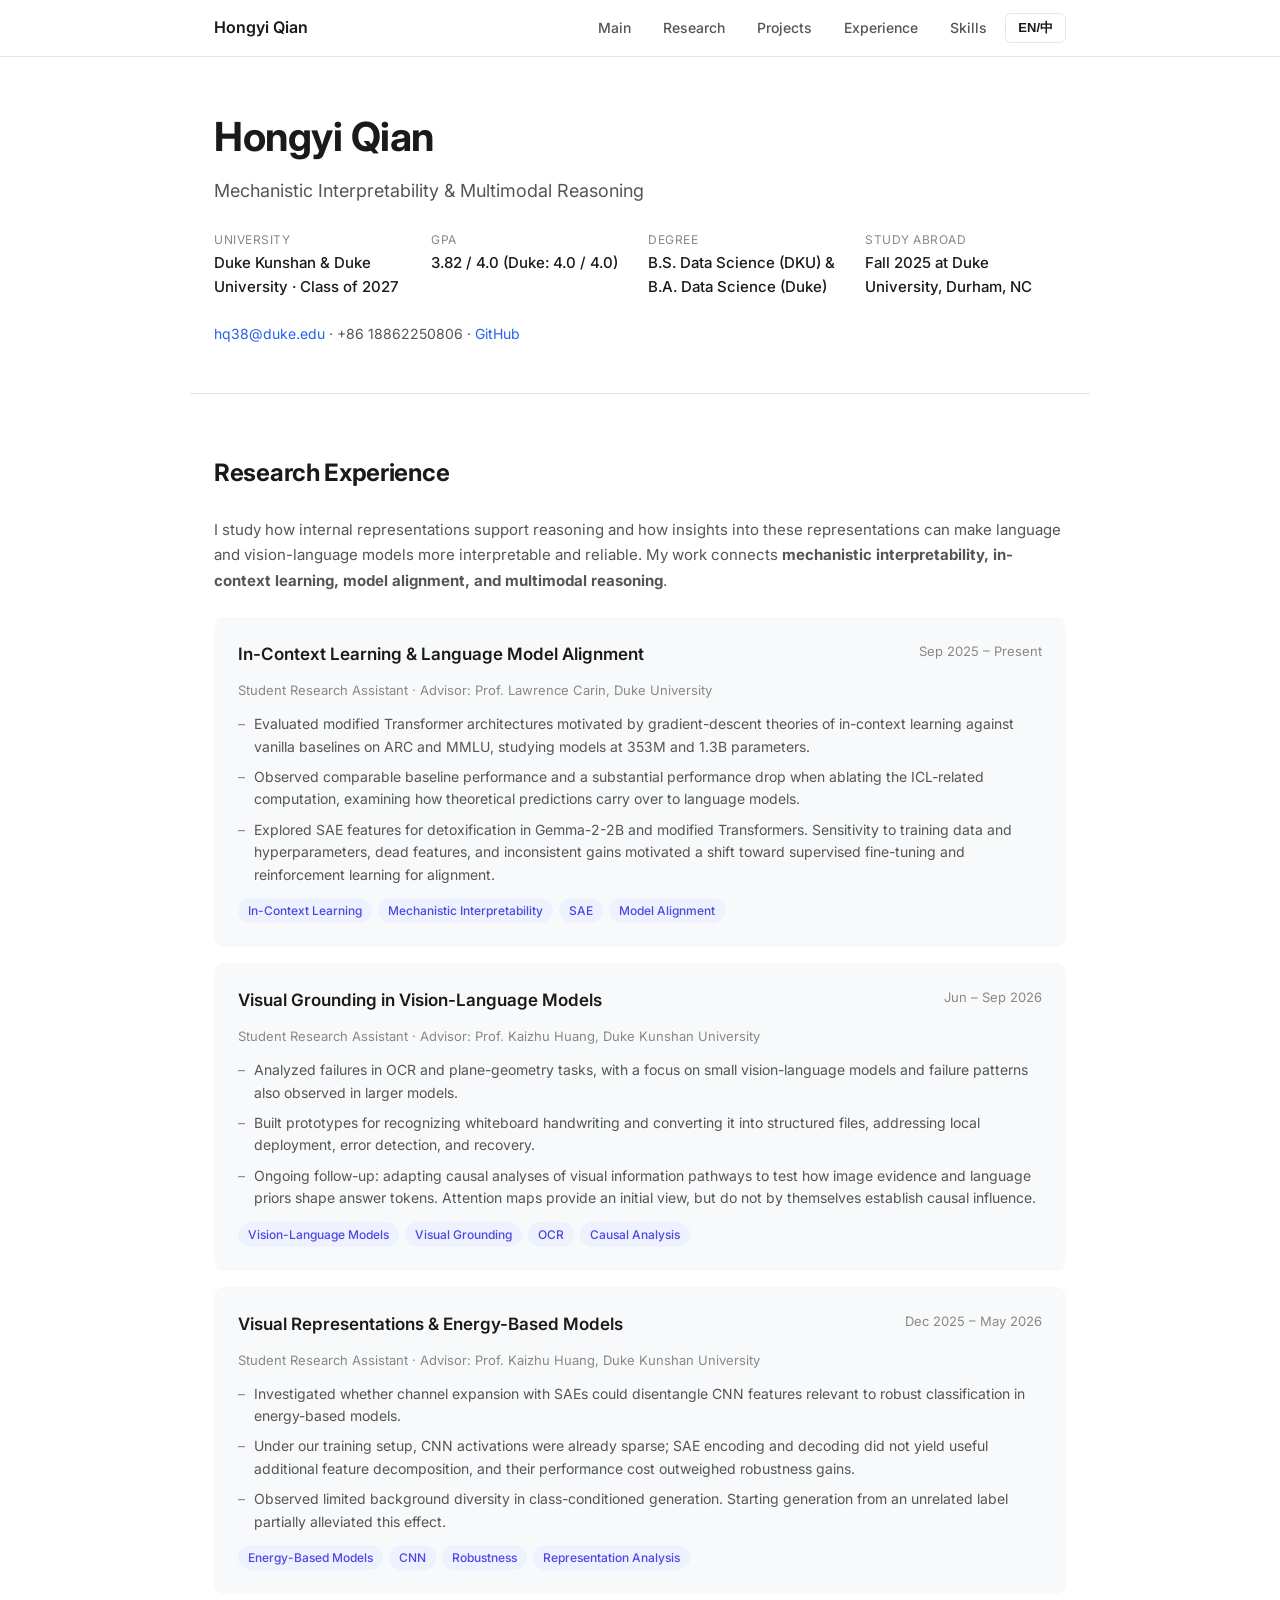
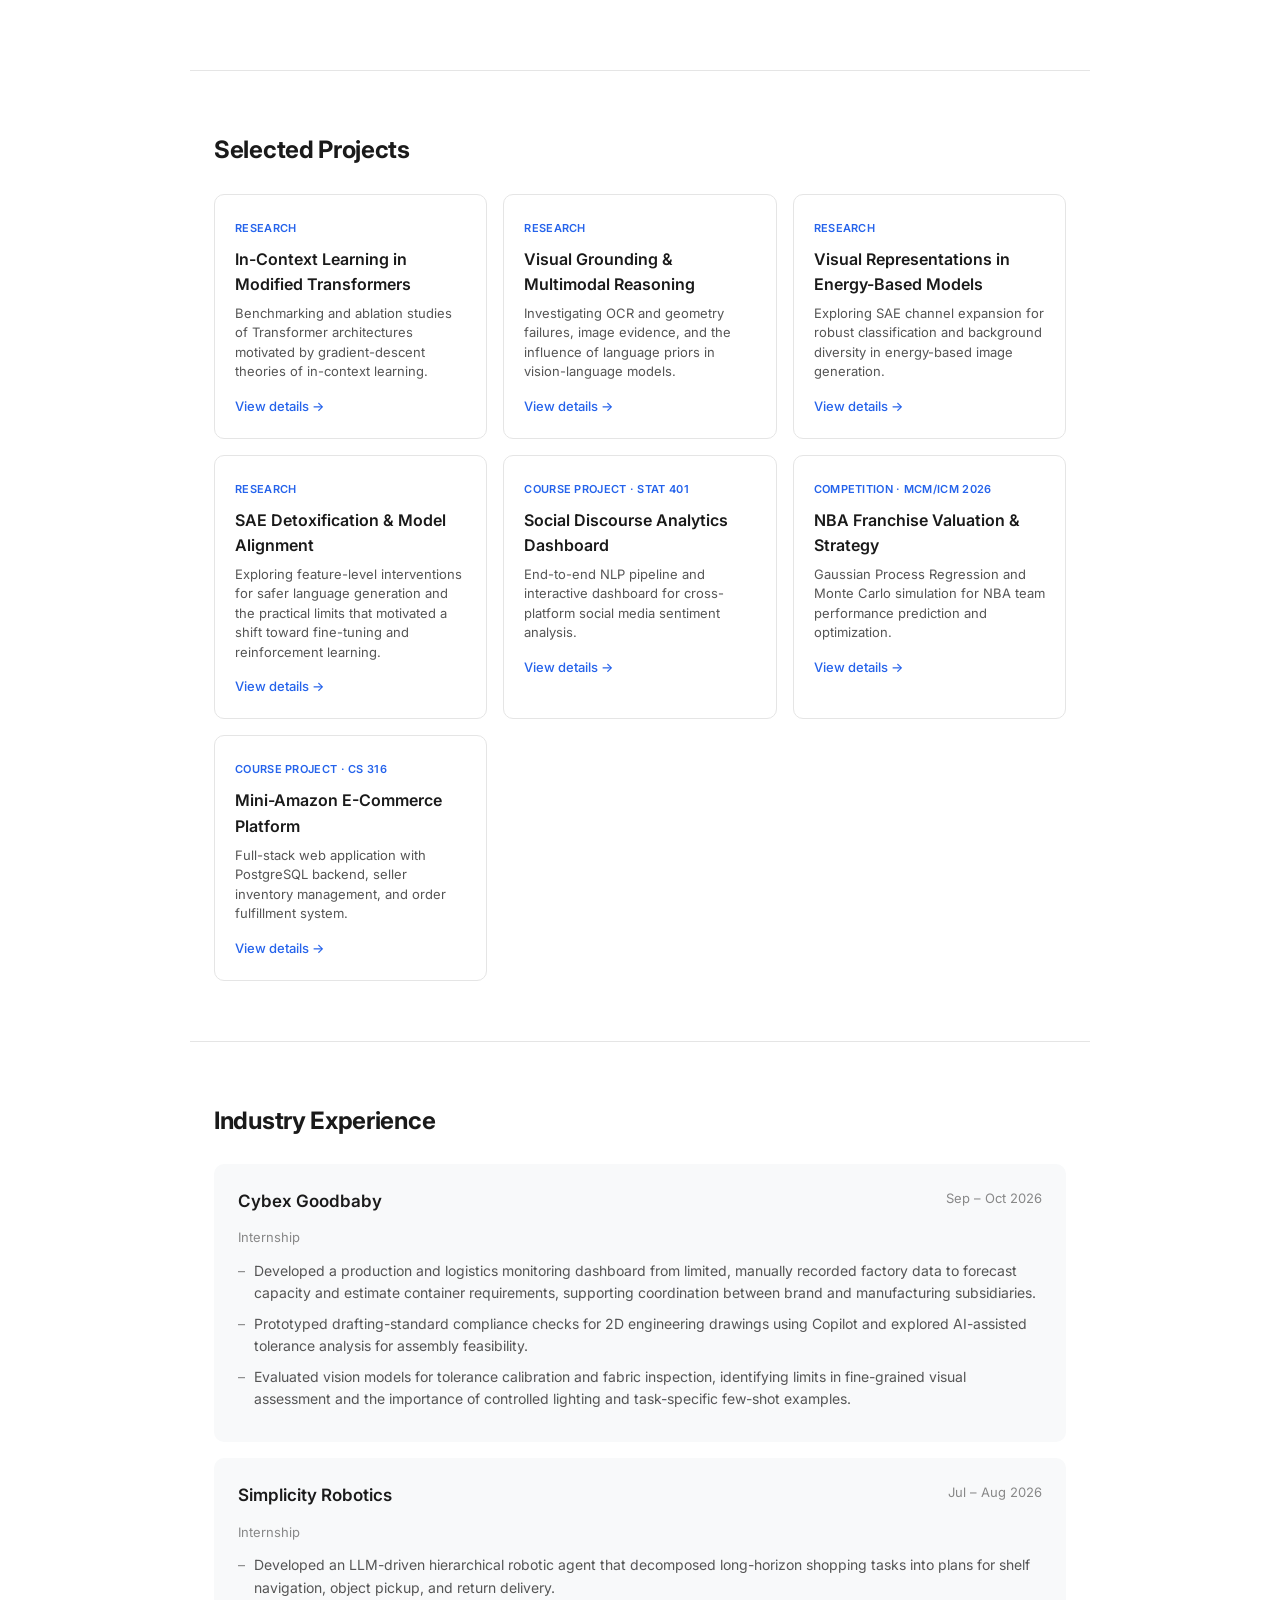
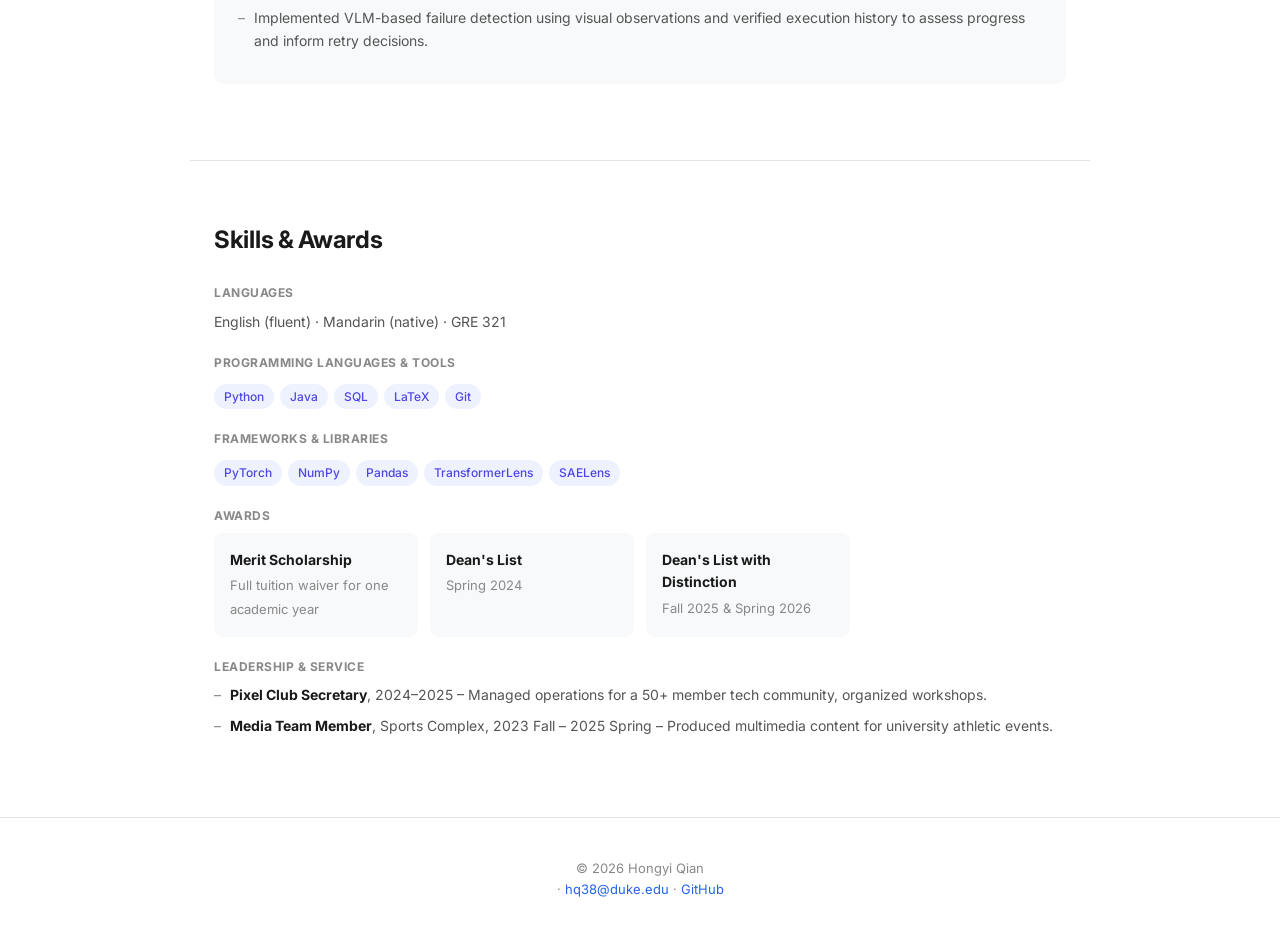
==== commit 0327f88a: "Update bilingual research portfolio from SOP and CV" ====
--- a/index.html
+++ b/index.html
@@ -3,7 +3,8 @@
 <head>
   <meta charset="UTF-8">
   <meta name="viewport" content="width=device-width, initial-scale=1.0">
-  <title>Hongyi Qian | Data Science</title>
+  <title>Hongyi Qian | Mechanistic Interpretability &amp; Multimodal Reasoning</title>
+  <meta name="description" content="Hongyi Qian studies mechanistic interpretability, in-context learning, model alignment, and visual grounding in language and vision-language models.">
   <link rel="preconnect" href="https://fonts.googleapis.com">
   <link rel="preconnect" href="https://fonts.gstatic.com" crossorigin>
   <link href="https://fonts.googleapis.com/css2?family=Inter:wght@400;500;600;700&display=swap" rel="stylesheet">
@@ -335,13 +336,24 @@
       color: var(--text-muted);
     }
 
+    .research-intro { margin-bottom: 24px; line-height: 1.7; color: var(--text-secondary); }
+    .card-date { font-size: 13px; color: var(--text-muted); }
+    .project-category { font-size: 11px; font-weight: 600; color: var(--accent); text-transform: uppercase; letter-spacing: 0.3px; }
+    .project-category + h3 { margin-top: 8px; }
+    section { scroll-margin-top: 72px; }
+
     /* Mobile */
     @media (max-width: 640px) {
       .nav-links a { padding: 6px 10px; font-size: 13px; }
       h1 { font-size: 32px; }
       .project-grid { grid-template-columns: 1fr; }
       .info-grid { grid-template-columns: 1fr; }
-      .nav-container { padding: 0 16px; }
+      .nav-container { padding: 10px 16px; height: auto; flex-wrap: wrap; gap: 8px; }
+      .nav-right { width: 100%; justify-content: space-between; gap: 8px; }
+      .nav-links { flex-wrap: wrap; gap: 0; }
+      .nav-links a { padding: 6px; font-size: 12px; }
+      .lang-toggle { flex-shrink: 0; }
+      section { scroll-margin-top: 120px; }
     }
   </style>
 </head>
@@ -351,13 +363,14 @@
   <nav>
     <div class="nav-container">
       <div class="nav-left">
-        <a href="#main" class="nav-name">Hongyi Qian</a>
+        <a href="#main" class="nav-name"><span class="lang-en">Hongyi Qian</span><span class="lang-zh">钱弘毅</span></a>
       </div>
       <div class="nav-right">
         <div class="nav-links">
           <a href="#main" class="nav-main">Main</a>
           <a href="#research" class="nav-research">Research</a>
           <a href="#projects" class="nav-projects">Projects</a>
+          <a href="#experience" class="nav-experience">Experience</a>
           <a href="#skills" class="nav-skills">Skills</a>
         </div>
         <button class="lang-toggle" onclick="toggleLang()" title="Switch language">
@@ -370,15 +383,16 @@
 
   <!-- Main / Hero -->
   <section id="main">
-    <h1>Hongyi Qian</h1>
+    <h1 class="lang-en">Hongyi Qian</h1>
+    <h1 class="lang-zh">钱弘毅</h1>
 
     <!-- EN -->
     <div class="lang-en">
-      <p class="subtitle">Data Science &middot; Class of 2027</p>
+      <p class="subtitle">Mechanistic Interpretability &amp; Multimodal Reasoning</p>
       <div class="info-grid">
         <div class="info-item">
           <span class="info-label">University</span>
-          <span class="info-value">Duke Kunshan & Duke University</span>
+          <span class="info-value">Duke Kunshan &amp; Duke University &middot; Class of 2027</span>
         </div>
         <div class="info-item">
           <span class="info-label">GPA</span>
@@ -401,11 +415,11 @@
 
     <!-- ZH -->
     <div class="lang-zh">
-      <p class="subtitle">数据科学 &middot; 2027届</p>
+      <p class="subtitle">机制可解释性与多模态推理</p>
       <div class="info-grid">
         <div class="info-item">
           <span class="info-label">大学</span>
-          <span class="info-value">昆山杜克大学 &amp; 杜克大学（双学位）</span>
+          <span class="info-value">昆山杜克大学 &amp; 杜克大学（双学位）&middot; 2027届</span>
         </div>
         <div class="info-item">
           <span class="info-label">绩点</span>
@@ -429,100 +443,15 @@
 
   <!-- Research Experience -->
   <section id="research">
-    <!-- EN -->
-    <div class="lang-en">
-      <h2>Research Experience</h2>
-      <p style="margin-bottom: 24px; line-height: 1.7; color: var(--text-secondary);">
-        My research centers on <strong>interpretable mechanisms</strong> in deep learning&mdash;uncovering how neural networks encode, transform, and utilize representations to make decisions. I am particularly interested in leveraging sparse autoencoders and mechanistic interpretability tools to disentangle latent features and understand the inner workings of both classical architectures and large language models.
-      </p>
-      <div class="card">
-        <div class="card-header">
-          <h3>Machine Learning at DKU</h3>
-          <span style="font-size: 13px; color: var(--text-muted);">Dec 2024 &ndash; Present</span>
-        </div>
-        <p class="card-meta">
-          Student Research Assistant to Dr. Kaizhu Huang, Professor of ECE, DKU &middot; Director of Data Science Research Center
-        </p>
-        <ul>
-          <li>Investigating CNN representations by applying Sparse Autoencoders to expand channel dimensions, extracting disentangled class-specific features.</li>
-          <li>Evaluating representation evolution to discover underlying classification mechanisms.</li>
-          <li>Exploring Joint Energy Based Models for classification and generation mechanism evaluation.</li>
-        </ul>
-        <div class="tags">
-          <span class="tag">SAE</span>
-          <span class="tag">CNN</span>
-          <span class="tag">Channel Expansion</span>
-          <span class="tag">JEM</span>
-        </div>
-      </div>
-      <div class="card">
-        <div class="card-header">
-          <h3>Machine Learning at Duke</h3>
-          <span style="font-size: 13px; color: var(--text-muted);">Sep 2025 &ndash; Present</span>
-        </div>
-        <p class="card-meta">
-          Student Research Assistant to Dr. Lawrence Carin, Professor of ECE &amp; CS, Duke University
-        </p>
-        <ul>
-          <li>Applying SAEs to interpret activation patterns in autoregressive models (Gemma-2-2b) and modified transformers, focusing on mechanistic understanding of detoxification.</li>
-          <li>Investigating transformer in-context learning capabilities through literature review and empirical analysis of out-of-distribution generalization.</li>
-          <li>Investigating representation of virtual embeddings in transformers for in-context learning theory verification and architecture improvement.</li>
-        </ul>
-        <div class="tags">
-          <span class="tag">SAE</span>
-          <span class="tag">Transformer</span>
-          <span class="tag">LLM Safety</span>
-          <span class="tag">In-Context Learning</span>
-        </div>
-      </div>
-    </div>
-
-    <!-- ZH -->
-    <div class="lang-zh">
-      <h2>研究经历</h2>
-      <p style="margin-bottom: 24px; line-height: 1.7; color: var(--text-secondary);">
-        我的研究聚焦于深度学习中的<strong>可解释机制</strong>&mdash;揭示神经网络如何编码、转换和利用表征来做出决策。我特别关注利用稀疏自编码器（SAE）和机械可解释性工具来解耦潜在特征，理解经典架构和大语言模型的内部工作机制。
-      </p>
-      <div class="card">
-        <div class="card-header">
-          <h3>DKU 机器学习研究</h3>
-          <span style="font-size: 13px; color: var(--text-muted);">2024年12月 &ndash; 至今</span>
-        </div>
-        <p class="card-meta">
-          学生研究助理 &middot; 导师：Kaizhu Huang 教授（电子与计算机工程）&middot; DKU 数据科学研究中心主任
-        </p>
-        <ul>
-          <li>应用稀疏自编码器（SAE）扩展卷积神经网络的通道维度，提取解耦的类别特定特征，研究CNN表征。</li>
-          <li>评估表征演变过程，发现潜在的分类机制。</li>
-          <li>探索联合能量模型（JEM），用于分类和生成机制评估。</li>
-        </ul>
-        <div class="tags">
-          <span class="tag">SAE</span>
-          <span class="tag">CNN</span>
-          <span class="tag">Channel Expansion</span>
-          <span class="tag">JEM</span>
-        </div>
-      </div>
-      <div class="card">
-        <div class="card-header">
-          <h3>Duke 机器学习研究</h3>
-          <span style="font-size: 13px; color: var(--text-muted);">2025年9月 &ndash; 至今</span>
-        </div>
-        <p class="card-meta">
-          学生研究助理 &middot; 导师：Lawrence Carin 教授（电子与计算机工程 &amp; 计算机科学）&middot; 杜克大学
-        </p>
-        <ul>
-          <li>应用SAE解读自回归模型（Gemma-2-2b）和修改版Transformer中的激活模式，聚焦于去毒化行为的机械理解。</li>
-          <li>通过文献综述和分布外泛化的实证分析，研究Transformer的上下文学习能力。</li>
-          <li>研究Transformer中虚拟嵌入（virtual embedding）的表征，用于上下文学习理论验证和架构改进。</li>
-        </ul>
-        <div class="tags">
-          <span class="tag">SAE</span>
-          <span class="tag">Transformer</span>
-          <span class="tag">LLM Safety</span>
-          <span class="tag">In-Context Learning</span>
-        </div>
-      </div>
+    <div class="lang-en"><h2>Research Experience</h2><p class="research-intro">I study how internal representations support reasoning and how insights into these representations can make language and vision-language models more interpretable and reliable. My work connects <strong>mechanistic interpretability, in-context learning, model alignment, and multimodal reasoning</strong>.</p>
+<div class="card"><div class="card-header"><h3>In-Context Learning &amp; Language Model Alignment</h3><span class="card-date">Sep 2025 &ndash; Present</span></div><p class="card-meta">Student Research Assistant &middot; Advisor: Prof. Lawrence Carin, Duke University</p><ul><li>Evaluated modified Transformer architectures motivated by gradient-descent theories of in-context learning against vanilla baselines on ARC and MMLU, studying models at 353M and 1.3B parameters.</li><li>Observed comparable baseline performance and a substantial performance drop when ablating the ICL-related computation, examining how theoretical predictions carry over to language models.</li><li>Explored SAE features for detoxification in Gemma-2-2B and modified Transformers. Sensitivity to training data and hyperparameters, dead features, and inconsistent gains motivated a shift toward supervised fine-tuning and reinforcement learning for alignment.</li></ul><div class="tags"><span class="tag">In-Context Learning</span><span class="tag">Mechanistic Interpretability</span><span class="tag">SAE</span><span class="tag">Model Alignment</span></div></div>
+<div class="card"><div class="card-header"><h3>Visual Grounding in Vision-Language Models</h3><span class="card-date">Jun &ndash; Sep 2026</span></div><p class="card-meta">Student Research Assistant &middot; Advisor: Prof. Kaizhu Huang, Duke Kunshan University</p><ul><li>Analyzed failures in OCR and plane-geometry tasks, with a focus on small vision-language models and failure patterns also observed in larger models.</li><li>Built prototypes for recognizing whiteboard handwriting and converting it into structured files, addressing local deployment, error detection, and recovery.</li><li>Ongoing follow-up: adapting causal analyses of visual information pathways to test how image evidence and language priors shape answer tokens. Attention maps provide an initial view, but do not by themselves establish causal influence.</li></ul><div class="tags"><span class="tag">Vision-Language Models</span><span class="tag">Visual Grounding</span><span class="tag">OCR</span><span class="tag">Causal Analysis</span></div></div>
+<div class="card"><div class="card-header"><h3>Visual Representations &amp; Energy-Based Models</h3><span class="card-date">Dec 2025 &ndash; May 2026</span></div><p class="card-meta">Student Research Assistant &middot; Advisor: Prof. Kaizhu Huang, Duke Kunshan University</p><ul><li>Investigated whether channel expansion with SAEs could disentangle CNN features relevant to robust classification in energy-based models.</li><li>Under our training setup, CNN activations were already sparse; SAE encoding and decoding did not yield useful additional feature decomposition, and their performance cost outweighed robustness gains.</li><li>Observed limited background diversity in class-conditioned generation. Starting generation from an unrelated label partially alleviated this effect.</li></ul><div class="tags"><span class="tag">Energy-Based Models</span><span class="tag">CNN</span><span class="tag">Robustness</span><span class="tag">Representation Analysis</span></div></div>
+    </div>
+    <div class="lang-zh"><h2>研究经历</h2><p class="research-intro">我研究内部表征如何支持推理，以及如何利用对这些表征的理解，提高语言模型和视觉语言模型的可解释性与可靠性。我的研究连接<strong>机制可解释性、上下文学习、模型对齐与多模态推理</strong>。</p>
+<div class="card"><div class="card-header"><h3>上下文学习与语言模型对齐</h3><span class="card-date">2025年9月 &ndash; 至今</span></div><p class="card-meta">学生研究助理 &middot; 导师：Lawrence Carin 教授，杜克大学</p><ul><li>在 ARC、MMLU 等基准上，将基于上下文学习梯度下降理论的改进型 Transformer 与标准基线比较，研究规模包括 353M 和 1.3B 参数模型。</li><li>观察到改进架构与基线表现相近，而消融上下文学习相关计算会导致性能明显下降，据此考察理论预测在语言模型规模下的表现。</li><li>在 Gemma-2-2B 和改进型 Transformer 中探索 SAE 特征与去毒化干预。训练数据和超参数敏感性、失活特征及不稳定收益，促使研究转向监督微调和强化学习对齐。</li></ul><div class="tags"><span class="tag">上下文学习</span><span class="tag">机制可解释性</span><span class="tag">SAE</span><span class="tag">模型对齐</span></div></div>
+<div class="card"><div class="card-header"><h3>视觉语言模型的视觉依据与推理</h3><span class="card-date">2026年6月 &ndash; 9月</span></div><p class="card-meta">学生研究助理 &middot; 导师：Kaizhu Huang 教授，昆山杜克大学</p><ul><li>分析视觉语言模型在 OCR 与平面几何任务中的失败，重点关注小模型，以及大模型中同样出现的错误模式。</li><li>构建白板手写识别与结构化文件转换原型，处理本地部署、错误检测与恢复问题。</li><li>后续实验仍在进行：借鉴视觉信息路径的因果分析方法，检验图像证据与语言先验如何影响答案 token。注意力图用于初步观察，但本身不足以确定因果影响。</li></ul><div class="tags"><span class="tag">视觉语言模型</span><span class="tag">视觉依据</span><span class="tag">OCR</span><span class="tag">因果分析</span></div></div>
+<div class="card"><div class="card-header"><h3>视觉表征与能量模型</h3><span class="card-date">2025年12月 &ndash; 2026年5月</span></div><p class="card-meta">学生研究助理 &middot; 导师：Kaizhu Huang 教授，昆山杜克大学</p><ul><li>研究通过 SAE 扩展 CNN 通道维度，能否解耦与能量模型鲁棒分类相关的特征。</li><li>在本实验设置下，CNN 激活已经较为稀疏，SAE 编解码未带来有效的额外特征分解，其性能代价也超过了鲁棒性收益。</li><li>观察到按类别生成图像时背景多样性受限；从无关类别开始生成，可以部分缓解这一现象。</li></ul><div class="tags"><span class="tag">能量模型</span><span class="tag">CNN</span><span class="tag">鲁棒性</span><span class="tag">表征分析</span></div></div>
     </div>
   </section>
 
@@ -532,12 +461,10 @@
     <div class="lang-en">
       <h2>Selected Projects</h2>
       <div class="project-grid">
-        <a href="project-sae-detox.html" class="project-card">
-          <span style="font-size: 11px; font-weight: 600; color: var(--accent); text-transform: uppercase; letter-spacing: 0.3px;">Research &middot; LLM Safety</span>
-          <h3 style="margin-top: 8px;">SAE-Detoxification</h3>
-          <p>Sparse Autoencoders for mechanistic interpretability of detoxification behaviors in autoregressive language models.</p>
-          <span class="project-link">View details &rarr;</span>
-        </a>
+        <a href="project-icl.html" class="project-card"><span class="project-category">Research</span><h3>In-Context Learning in Modified Transformers</h3><p>Benchmarking and ablation studies of Transformer architectures motivated by gradient-descent theories of in-context learning.</p><span class="project-link">View details &rarr;</span></a>
+        <a href="project-vlm.html" class="project-card"><span class="project-category">Research</span><h3>Visual Grounding &amp; Multimodal Reasoning</h3><p>Investigating OCR and geometry failures, image evidence, and the influence of language priors in vision-language models.</p><span class="project-link">View details &rarr;</span></a>
+        <a href="project-energy.html" class="project-card"><span class="project-category">Research</span><h3>Visual Representations in Energy-Based Models</h3><p>Exploring SAE channel expansion for robust classification and background diversity in energy-based image generation.</p><span class="project-link">View details &rarr;</span></a>
+        <a href="project-sae-detox.html" class="project-card"><span class="project-category">Research</span><h3>SAE Detoxification &amp; Model Alignment</h3><p>Exploring feature-level interventions for safer language generation and the practical limits that motivated a shift toward fine-tuning and reinforcement learning.</p><span class="project-link">View details &rarr;</span></a>
         <a href="project-stat401.html" class="project-card">
           <span style="font-size: 11px; font-weight: 600; color: var(--accent); text-transform: uppercase; letter-spacing: 0.3px;">Course Project &middot; STAT 401</span>
           <h3 style="margin-top: 8px;">Social Discourse Analytics Dashboard</h3>
@@ -563,12 +490,10 @@
     <div class="lang-zh">
       <h2>精选项目</h2>
       <div class="project-grid">
-        <a href="project-sae-detox.html" class="project-card">
-          <span style="font-size: 11px; font-weight: 600; color: var(--accent); text-transform: uppercase; letter-spacing: 0.3px;">研究 &middot; 大语言模型安全</span>
-          <h3 style="margin-top: 8px;">SAE 去毒化项目</h3>
-          <p>利用稀疏自编码器（SAE）对自回归语言模型中的去毒化行为进行机械可解释性分析。</p>
-          <span class="project-link">查看详情 &rarr;</span>
-        </a>
+        <a href="project-icl.html" class="project-card"><span class="project-category">研究</span><h3>改进型 Transformer 的上下文学习机制</h3><p>通过基准评估与消融实验，研究受上下文学习梯度下降理论启发的 Transformer 架构。</p><span class="project-link">查看详情 &rarr;</span></a>
+        <a href="project-vlm.html" class="project-card"><span class="project-category">研究</span><h3>视觉依据与多模态推理</h3><p>分析 OCR 与几何推理中的错误，研究视觉语言模型如何使用图像证据，以及语言先验的影响。</p><span class="project-link">查看详情 &rarr;</span></a>
+        <a href="project-energy.html" class="project-card"><span class="project-category">研究</span><h3>能量模型中的视觉表征</h3><p>探索 SAE 通道扩展与鲁棒分类的关系，以及能量模型图像生成中的背景多样性。</p><span class="project-link">查看详情 &rarr;</span></a>
+        <a href="project-sae-detox.html" class="project-card"><span class="project-category">研究</span><h3>SAE 去毒化与模型对齐</h3><p>探索更安全语言生成的特征级干预，以及促使研究转向微调与强化学习的实际局限。</p><span class="project-link">查看详情 &rarr;</span></a>
         <a href="project-stat401.html" class="project-card">
           <span style="font-size: 11px; font-weight: 600; color: var(--accent); text-transform: uppercase; letter-spacing: 0.3px;">课程项目 &middot; STAT 401</span>
           <h3 style="margin-top: 8px;">社交媒体舆情分析仪表盘</h3>
@@ -591,6 +516,14 @@
     </div>
   </section>
 
+  <!-- Industry Experience -->
+  <section id="experience">
+    <div class="lang-en"><h2>Industry Experience</h2><div class="card"><div class="card-header"><h3>Cybex Goodbaby</h3><span class="card-date">Sep &ndash; Oct 2026</span></div><p class="card-meta">Internship</p><ul><li>Developed a production and logistics monitoring dashboard from limited, manually recorded factory data to forecast capacity and estimate container requirements, supporting coordination between brand and manufacturing subsidiaries.</li><li>Prototyped drafting-standard compliance checks for 2D engineering drawings using Copilot and explored AI-assisted tolerance analysis for assembly feasibility.</li><li>Evaluated vision models for tolerance calibration and fabric inspection, identifying limits in fine-grained visual assessment and the importance of controlled lighting and task-specific few-shot examples.</li></ul></div>
+<div class="card"><div class="card-header"><h3>Simplicity Robotics</h3><span class="card-date">Jul &ndash; Aug 2026</span></div><p class="card-meta">Internship</p><ul><li>Developed an LLM-driven hierarchical robotic agent that decomposed long-horizon shopping tasks into plans for shelf navigation, object pickup, and return delivery.</li><li>Implemented VLM-based failure detection using visual observations and verified execution history to assess progress and inform retry decisions.</li></ul></div></div>
+    <div class="lang-zh"><h2>实习经历</h2><div class="card"><div class="card-header"><h3>Cybex Goodbaby</h3><span class="card-date">2026年9月 &ndash; 10月</span></div><p class="card-meta">实习</p><ul><li>利用有限的工厂人工记录数据，开发生产与物流监控仪表盘，预测产能和集装箱需求，支持品牌与制造子公司之间的协调。</li><li>使用 Copilot 制作二维工程图制图规范检查原型，并探索用于评估装配可行性的 AI 辅助公差分析。</li><li>评估视觉模型在公差校准与面料质检中的能力，识别细粒度视觉判断的局限，以及受控光照和任务相关少样本示例的重要性。</li></ul></div>
+<div class="card"><div class="card-header"><h3>Simplicity Robotics</h3><span class="card-date">2026年7月 &ndash; 8月</span></div><p class="card-meta">实习</p><ul><li>开发由大语言模型驱动的分层机器人智能体，将长时程购物任务分解为货架导航、物品抓取和返回交付等步骤。</li><li>结合视觉观察与已核验的执行历史，实现基于视觉语言模型的失败检测，用于评估任务进度并支持重试决策。</li></ul></div></div>
+  </section>
+
   <!-- Skills & Awards -->
   <section id="skills">
     <!-- EN -->
@@ -623,9 +556,9 @@
       <div class="skill-group">
         <h4>Awards</h4>
         <div class="awards-grid">
-          <div class="award-item"><strong>A Quarter Scholarship</strong></div>
+          <div class="award-item"><strong>Merit Scholarship</strong><span>Full tuition waiver for one academic year</span></div>
           <div class="award-item"><strong>Dean's List</strong><span>Spring 2024</span></div>
-          <div class="award-item"><strong>Dean's List Distinguished</strong><span>Fall 2025</span></div>
+          <div class="award-item"><strong>Dean's List with Distinction</strong><span>Fall 2025 &amp; Spring 2026</span></div>
         </div>
       </div>
       <div class="skill-group">
@@ -673,9 +606,9 @@
       <div class="skill-group">
         <h4>奖项</h4>
         <div class="awards-grid">
-          <div class="award-item"><strong>四分之一奖学金</strong></div>
+          <div class="award-item"><strong>优秀学生奖学金</strong><span>一学年全额学费减免</span></div>
           <div class="award-item"><strong>院长名单</strong><span>2024年春季</span></div>
-          <div class="award-item"><strong>杰出院长名单</strong><span>2025年秋季</span></div>
+          <div class="award-item"><strong>院长嘉许名单（优异）</strong><span>2025年秋季、2026年春季</span></div>
         </div>
       </div>
       <div class="skill-group">
@@ -728,16 +661,20 @@
       var navResearch = document.querySelector('.nav-research');
       var navProjects = document.querySelector('.nav-projects');
       var navSkills = document.querySelector('.nav-skills');
+      var navExperience = document.querySelector('.nav-experience');
+      document.documentElement.setAttribute('lang', lang === 'zh' ? 'zh-CN' : 'en');
       if (lang === 'zh') {
         if (navMain) navMain.textContent = '主页';
         if (navResearch) navResearch.textContent = '研究';
         if (navProjects) navProjects.textContent = '项目';
         if (navSkills) navSkills.textContent = '技能';
+        if (navExperience) navExperience.textContent = '实习';
       } else {
         if (navMain) navMain.textContent = 'Main';
         if (navResearch) navResearch.textContent = 'Research';
         if (navProjects) navProjects.textContent = 'Projects';
         if (navSkills) navSkills.textContent = 'Skills';
+        if (navExperience) navExperience.textContent = 'Experience';
       }
     }
   </script>
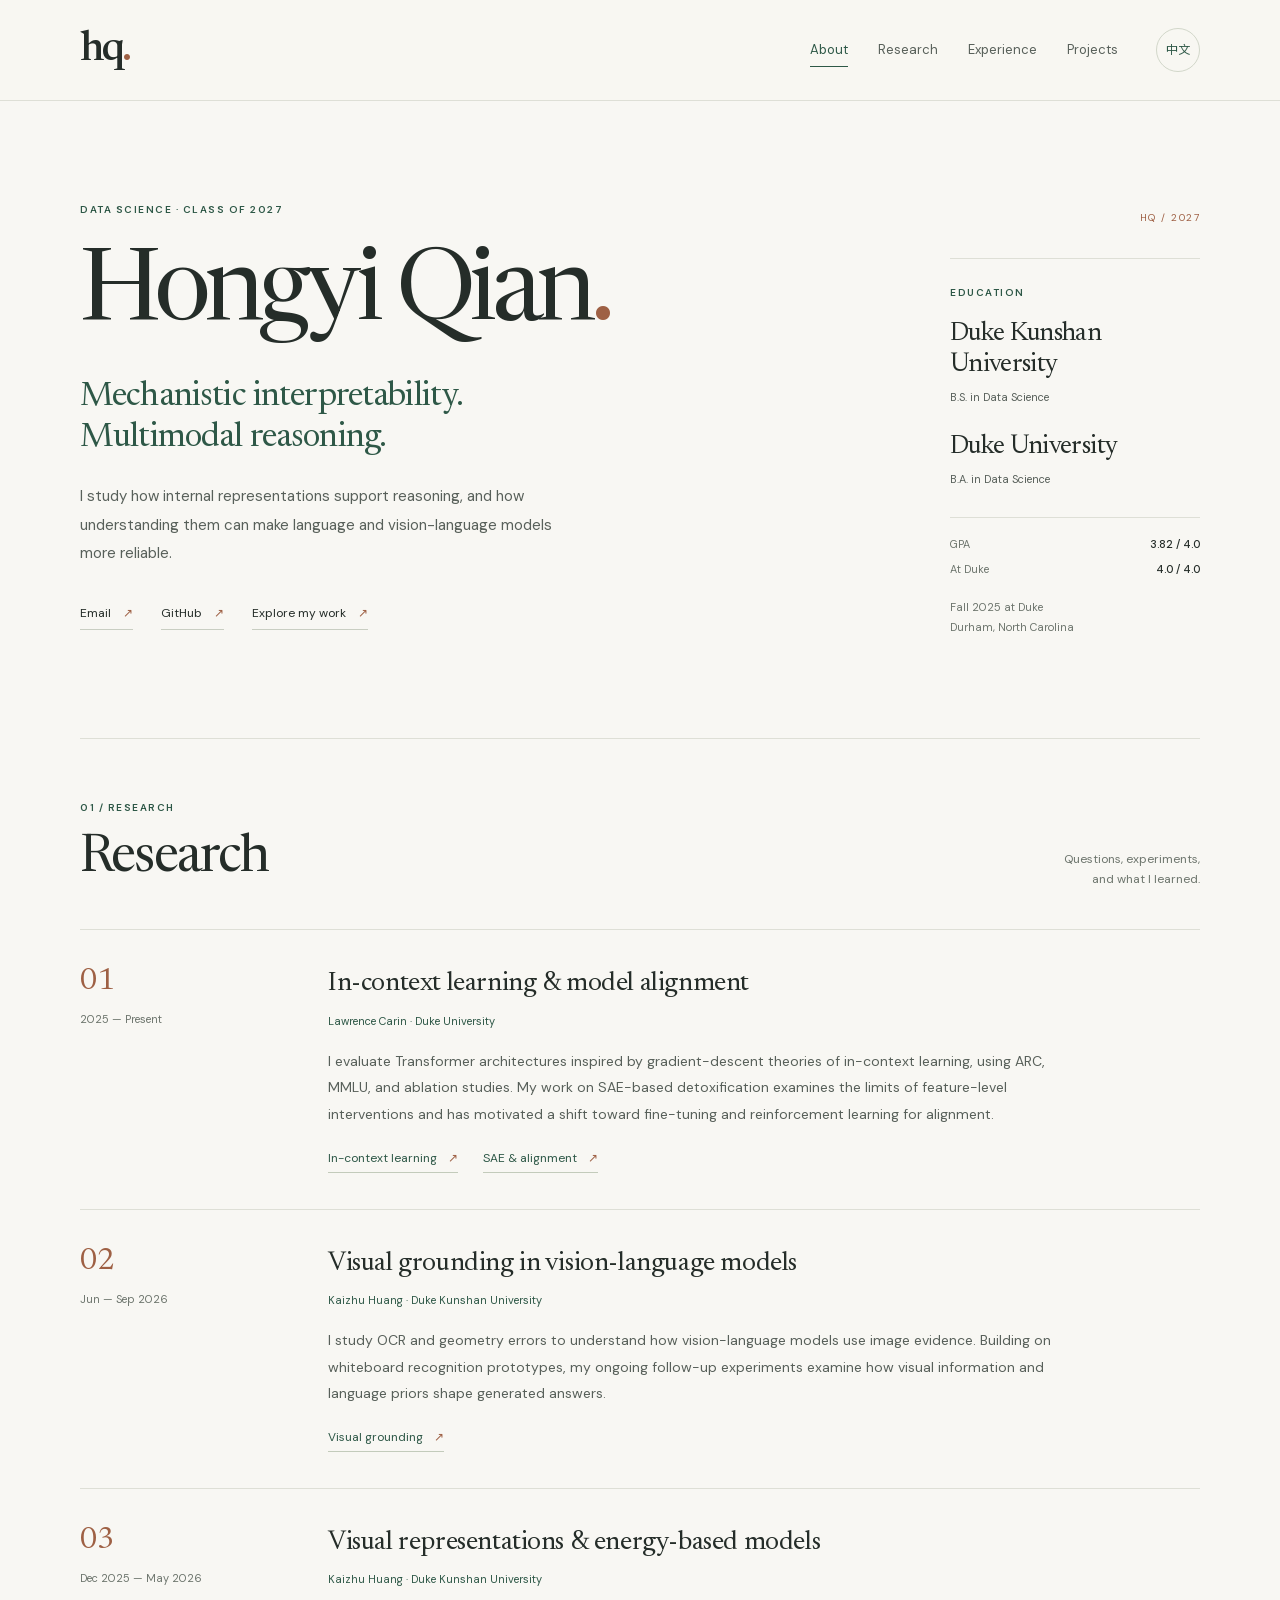
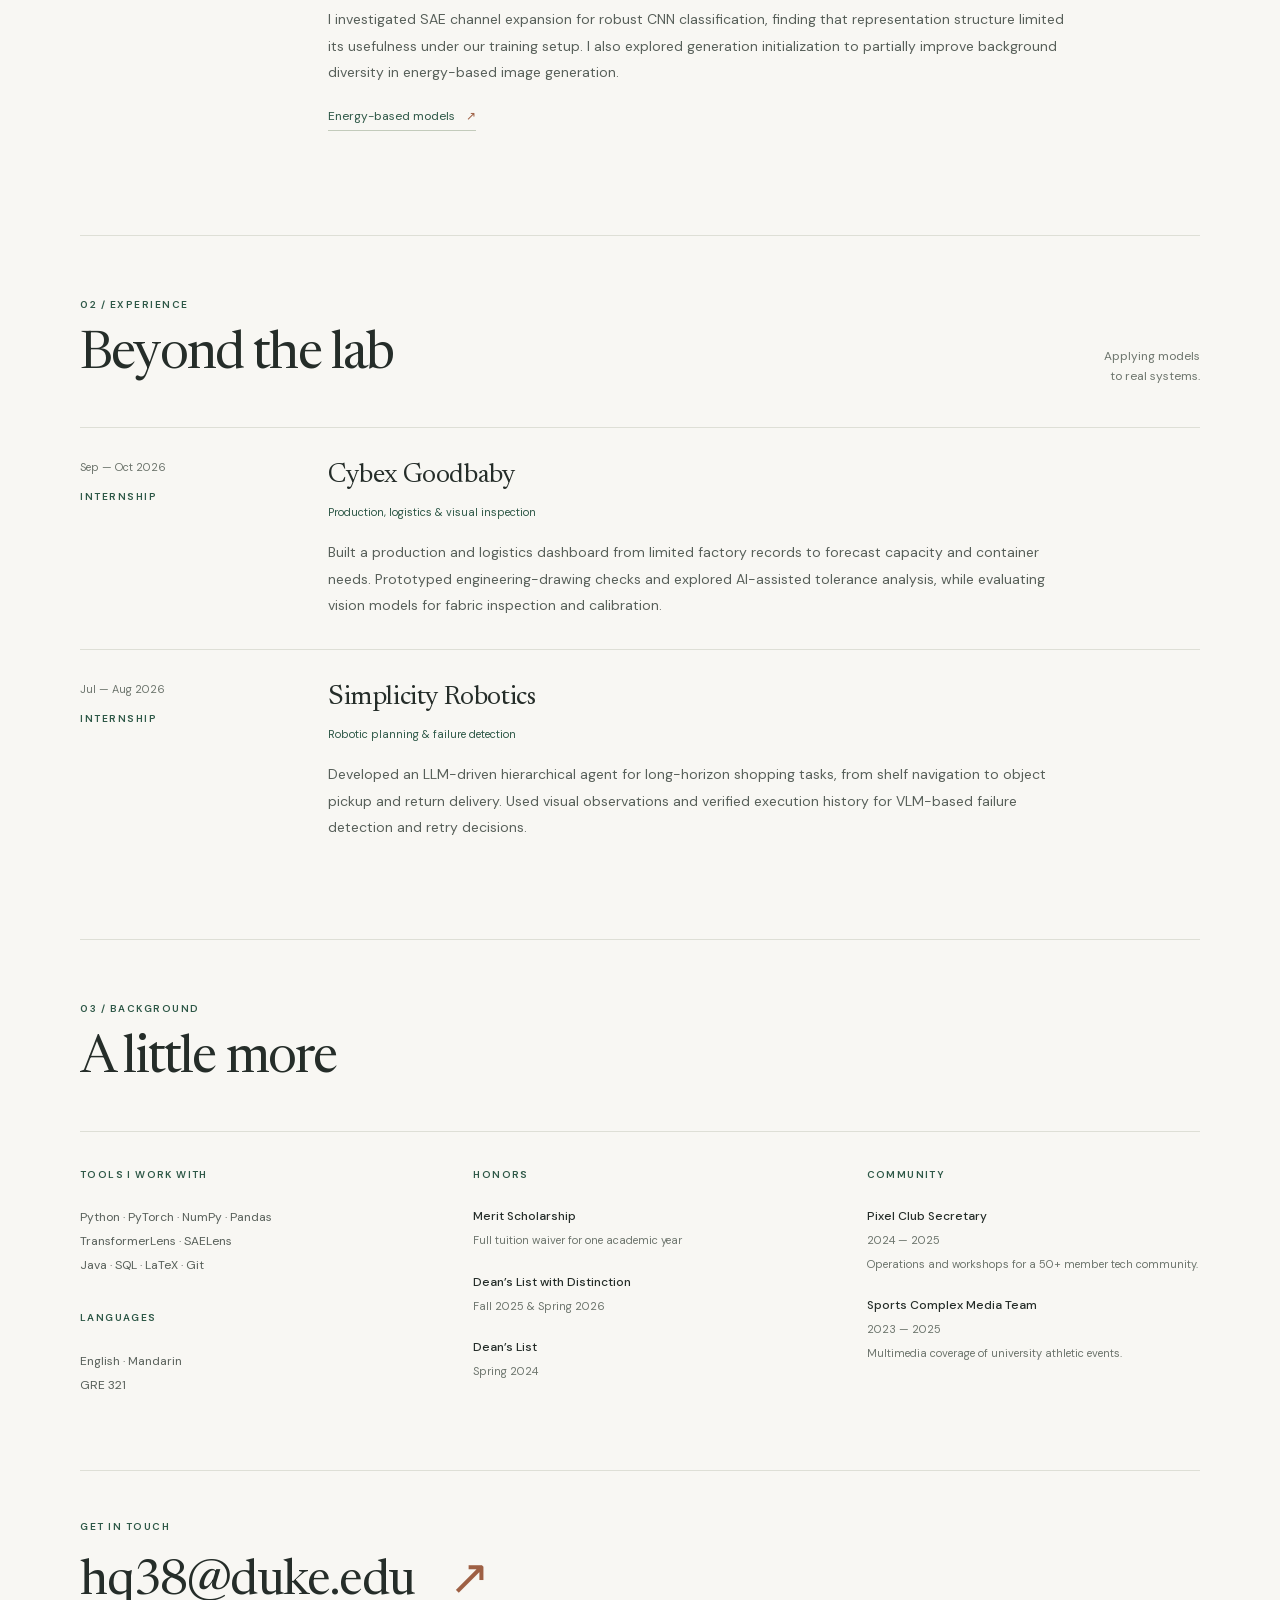
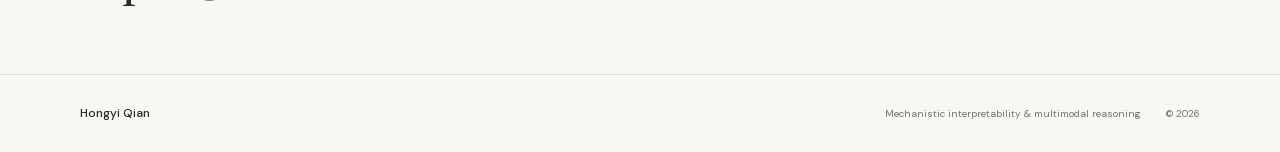
==== commit 7f722c13: "Redesign portfolio typography and move projects to dedicated page" ====
--- a/index.html
+++ b/index.html
@@ -3,681 +3,85 @@
 <head>
   <meta charset="UTF-8">
   <meta name="viewport" content="width=device-width, initial-scale=1.0">
+  <meta name="theme-color" content="#f8f7f3">
   <title>Hongyi Qian | Mechanistic Interpretability &amp; Multimodal Reasoning</title>
-  <meta name="description" content="Hongyi Qian studies mechanistic interpretability, in-context learning, model alignment, and visual grounding in language and vision-language models.">
-  <link rel="preconnect" href="https://fonts.googleapis.com">
-  <link rel="preconnect" href="https://fonts.gstatic.com" crossorigin>
-  <link href="https://fonts.googleapis.com/css2?family=Inter:wght@400;500;600;700&display=swap" rel="stylesheet">
-  <style>
-    :root {
-      --text: #1a1a1a;
-      --text-secondary: #555;
-      --text-muted: #888;
-      --accent: #2563eb;
-      --accent-hover: #1d4ed8;
-      --border: #e5e5e5;
-      --bg: #ffffff;
-      --bg-secondary: #f8f9fa;
-      --tag-bg: #eef2ff;
-      --tag-text: #4f46e5;
-    }
-
-    * { margin: 0; padding: 0; box-sizing: border-box; }
-
-    html { scroll-behavior: smooth; }
-
-    body {
-      font-family: 'Inter', -apple-system, BlinkMacSystemFont, sans-serif;
-      background: var(--bg);
-      color: var(--text);
-      line-height: 1.6;
-      font-size: 15px;
-    }
-
-    a { color: var(--accent); text-decoration: none; }
-    a:hover { text-decoration: underline; }
-
-    /* Language toggle */
-    .lang-en, .lang-zh { display: none; }
-    body[lang="en"] .lang-en { display: block; }
-    body[lang="zh"] .lang-zh { display: block; }
-    body[lang="en"] .lang-en-inline { display: inline; }
-    body[lang="zh"] .lang-zh-inline { display: inline; }
-    body[lang="en"] .lang-en-flex { display: flex; }
-    body[lang="zh"] .lang-zh-flex { display: flex; }
-
-    .lang-toggle {
-      font-size: 13px;
-      font-weight: 600;
-      padding: 5px 12px;
-      border-radius: 6px;
-      border: 1px solid var(--border);
-      background: var(--bg);
-      color: var(--text);
-      cursor: pointer;
-      transition: all 0.2s;
-    }
-
-    .lang-toggle:hover {
-      background: var(--bg-secondary);
-      border-color: #ccc;
-    }
-
-    /* Navigation */
-    nav {
-      position: sticky;
-      top: 0;
-      background: rgba(255, 255, 255, 0.95);
-      backdrop-filter: blur(8px);
-      border-bottom: 1px solid var(--border);
-      z-index: 100;
-    }
-
-    .nav-container {
-      max-width: 900px;
-      margin: 0 auto;
-      padding: 0 24px;
-      display: flex;
-      align-items: center;
-      justify-content: space-between;
-      height: 56px;
-    }
-
-    .nav-left { display: flex; align-items: center; gap: 12px; }
-
-    .nav-name {
-      font-weight: 600;
-      font-size: 16px;
-      color: var(--text);
-      text-decoration: none;
-    }
-
-    .nav-name:hover { text-decoration: none; }
-
-    .nav-right { display: flex; align-items: center; gap: 4px; }
-
-    .nav-links { display: flex; gap: 4px; }
-
-    .nav-links a {
-      padding: 6px 14px;
-      border-radius: 6px;
-      font-size: 14px;
-      font-weight: 500;
-      color: var(--text-secondary);
-      text-decoration: none;
-      transition: all 0.2s;
-    }
-
-    .nav-links a:hover {
-      background: var(--bg-secondary);
-      color: var(--text);
-      text-decoration: none;
-    }
-
-    /* Sections */
-    section {
-      max-width: 900px;
-      margin: 0 auto;
-      padding: 60px 24px;
-    }
-
-    section + section { border-top: 1px solid var(--border); }
-
-    /* Hero / Main */
-    #main { padding-top: 48px; padding-bottom: 48px; }
-
-    h1 {
-      font-size: 40px;
-      font-weight: 700;
-      letter-spacing: -0.5px;
-      margin-bottom: 8px;
-    }
-
-    .subtitle {
-      font-size: 18px;
-      color: var(--text-secondary);
-      margin-bottom: 24px;
-    }
-
-    .info-grid {
-      display: grid;
-      grid-template-columns: repeat(auto-fit, minmax(200px, 1fr));
-      gap: 16px;
-      margin-bottom: 24px;
-    }
-
-    .info-item {
-      display: flex;
-      flex-direction: column;
-    }
-
-    .info-label {
-      font-size: 12px;
-      text-transform: uppercase;
-      letter-spacing: 0.5px;
-      color: var(--text-muted);
-      margin-bottom: 2px;
-    }
-
-    .info-value {
-      font-size: 15px;
-      font-weight: 500;
-      color: var(--text);
-    }
-
-    .contact-line {
-      font-size: 14px;
-      color: var(--text-secondary);
-    }
-
-    .contact-line a { color: var(--accent); }
-
-    /* Section titles */
-    h2 {
-      font-size: 24px;
-      font-weight: 700;
-      margin-bottom: 24px;
-      letter-spacing: -0.3px;
-    }
-
-    h3 {
-      font-size: 17px;
-      font-weight: 600;
-      margin-bottom: 4px;
-    }
-
-    /* Cards */
-    .card {
-      background: var(--bg-secondary);
-      border-radius: 10px;
-      padding: 24px;
-      margin-bottom: 16px;
-    }
-
-    .card-header {
-      display: flex;
-      justify-content: space-between;
-      align-items: flex-start;
-      flex-wrap: wrap;
-      gap: 8px;
-      margin-bottom: 8px;
-    }
-
-    .card-meta {
-      font-size: 13px;
-      color: var(--text-muted);
-      margin-bottom: 12px;
-    }
-
-    .card ul {
-      list-style: none;
-      padding: 0;
-    }
-
-    .card ul li {
-      position: relative;
-      padding-left: 16px;
-      margin-bottom: 8px;
-      font-size: 14px;
-      color: var(--text-secondary);
-      line-height: 1.6;
-    }
-
-    .card ul li::before {
-      content: "\2013";
-      position: absolute;
-      left: 0;
-      color: var(--text-muted);
-    }
-
-    /* Tags */
-    .tags {
-      display: flex;
-      flex-wrap: wrap;
-      gap: 6px;
-      margin-top: 12px;
-    }
-
-    .tag {
-      font-size: 12px;
-      font-weight: 500;
-      padding: 3px 10px;
-      border-radius: 100px;
-      background: var(--tag-bg);
-      color: var(--tag-text);
-    }
-
-    /* Project cards */
-    .project-grid {
-      display: grid;
-      grid-template-columns: repeat(auto-fill, minmax(260px, 1fr));
-      gap: 16px;
-    }
-
-    .project-card {
-      border: 1px solid var(--border);
-      border-radius: 10px;
-      padding: 20px;
-      transition: border-color 0.2s, box-shadow 0.2s;
-      cursor: pointer;
-      text-decoration: none;
-      color: inherit;
-      display: block;
-    }
-
-    .project-card:hover {
-      border-color: #ccc;
-      box-shadow: 0 2px 8px rgba(0,0,0,0.04);
-      text-decoration: none;
-    }
-
-    .project-card h3 {
-      font-size: 16px;
-      margin-bottom: 6px;
-      color: var(--text);
-    }
-
-    .project-card p {
-      font-size: 13px;
-      color: var(--text-secondary);
-      line-height: 1.5;
-      margin-bottom: 12px;
-    }
-
-    .project-card .project-link {
-      font-size: 13px;
-      font-weight: 500;
-      display: inline-flex;
-      align-items: center;
-      gap: 4px;
-      color: var(--accent);
-    }
-
-    /* Skills */
-    .skill-group { margin-bottom: 20px; }
-
-    .skill-group h4 {
-      font-size: 12px;
-      text-transform: uppercase;
-      letter-spacing: 0.5px;
-      color: var(--text-muted);
-      margin-bottom: 8px;
-    }
-
-    .awards-grid {
-      display: grid;
-      grid-template-columns: repeat(auto-fill, minmax(200px, 1fr));
-      gap: 12px;
-    }
-
-    .award-item {
-      background: var(--bg-secondary);
-      border-radius: 8px;
-      padding: 16px;
-    }
-
-    .award-item strong {
-      display: block;
-      font-size: 14px;
-      margin-bottom: 2px;
-    }
-
-    .award-item span {
-      font-size: 13px;
-      color: var(--text-muted);
-    }
-
-    /* Footer */
-    footer {
-      text-align: center;
-      padding: 40px 24px;
-      border-top: 1px solid var(--border);
-      font-size: 13px;
-      color: var(--text-muted);
-    }
-
-    .research-intro { margin-bottom: 24px; line-height: 1.7; color: var(--text-secondary); }
-    .card-date { font-size: 13px; color: var(--text-muted); }
-    .project-category { font-size: 11px; font-weight: 600; color: var(--accent); text-transform: uppercase; letter-spacing: 0.3px; }
-    .project-category + h3 { margin-top: 8px; }
-    section { scroll-margin-top: 72px; }
-
-    /* Mobile */
-    @media (max-width: 640px) {
-      .nav-links a { padding: 6px 10px; font-size: 13px; }
-      h1 { font-size: 32px; }
-      .project-grid { grid-template-columns: 1fr; }
-      .info-grid { grid-template-columns: 1fr; }
-      .nav-container { padding: 10px 16px; height: auto; flex-wrap: wrap; gap: 8px; }
-      .nav-right { width: 100%; justify-content: space-between; gap: 8px; }
-      .nav-links { flex-wrap: wrap; gap: 0; }
-      .nav-links a { padding: 6px; font-size: 12px; }
-      .lang-toggle { flex-shrink: 0; }
-      section { scroll-margin-top: 120px; }
-    }
-  </style>
+  <meta name="description" content="Hongyi Qian studies mechanistic interpretability, in-context learning, model alignment, and multimodal reasoning at Duke and Duke Kunshan University.">
+  <link rel="preload" href="assets/fonts/newsreader.woff2" as="font" type="font/woff2" crossorigin>
+  <link rel="preload" href="assets/fonts/dm-sans.woff2" as="font" type="font/woff2" crossorigin>
+  <link rel="stylesheet" href="site.css">
+  <script src="site.js" defer></script>
 </head>
-<body lang="en">
-
-  <!-- Navigation -->
-  <nav>
-    <div class="nav-container">
-      <div class="nav-left">
-        <a href="#main" class="nav-name"><span class="lang-en">Hongyi Qian</span><span class="lang-zh">钱弘毅</span></a>
+<body lang="en" class="home-page"><header class="site-header">
+  <nav class="nav-container" aria-label="Main navigation">
+    <a class="wordmark" href="index.html" aria-label="Hongyi Qian home">hq<span class="wordmark-dot">.</span></a>
+    <div class="nav-right">
+      <div class="nav-links">
+        <a href="#main" class="active" aria-current="page"><span class="lang-en">About</span><span class="lang-zh">关于</span></a>
+        <a href="#research"><span class="lang-en">Research</span><span class="lang-zh">研究</span></a>
+        <a href="#experience"><span class="lang-en">Experience</span><span class="lang-zh">经历</span></a>
+        <a href="projects.html"><span class="lang-en">Projects</span><span class="lang-zh">项目</span></a>
       </div>
-      <div class="nav-right">
-        <div class="nav-links">
-          <a href="#main" class="nav-main">Main</a>
-          <a href="#research" class="nav-research">Research</a>
-          <a href="#projects" class="nav-projects">Projects</a>
-          <a href="#experience" class="nav-experience">Experience</a>
-          <a href="#skills" class="nav-skills">Skills</a>
-        </div>
-        <button class="lang-toggle" onclick="toggleLang()" title="Switch language">
-          <span class="lang-en">EN/中</span>
-          <span class="lang-zh">中/EN</span>
-        </button>
-      </div>
+      <button class="lang-toggle" type="button" aria-label="Switch to Chinese"><span class="lang-en">中文</span><span class="lang-zh">EN</span></button>
     </div>
   </nav>
-
-  <!-- Main / Hero -->
-  <section id="main">
-    <h1 class="lang-en">Hongyi Qian</h1>
-    <h1 class="lang-zh">钱弘毅</h1>
-
-    <!-- EN -->
-    <div class="lang-en">
-      <p class="subtitle">Mechanistic Interpretability &amp; Multimodal Reasoning</p>
-      <div class="info-grid">
-        <div class="info-item">
-          <span class="info-label">University</span>
-          <span class="info-value">Duke Kunshan &amp; Duke University &middot; Class of 2027</span>
-        </div>
-        <div class="info-item">
-          <span class="info-label">GPA</span>
-          <span class="info-value">3.82 / 4.0 (Duke: 4.0 / 4.0)</span>
-        </div>
-        <div class="info-item">
-          <span class="info-label">Degree</span>
-          <span class="info-value">B.S. Data Science (DKU) &amp; B.A. Data Science (Duke)</span>
-        </div>
-        <div class="info-item">
-          <span class="info-label">Study Abroad</span>
-          <span class="info-value">Fall 2025 at Duke University, Durham, NC</span>
-        </div>
+</header><main>
+  <section id="main" class="hero page-width">
+    <div class="hero-main">
+      <p class="eyebrow"><span class="lang-en">Data Science · Class of 2027</span><span class="lang-zh">数据科学 · 2027届</span></p>
+      <h1 class="lang-en">Hongyi Qian<span class="name-period">.</span></h1><h1 class="lang-zh">钱弘毅<span class="name-period">。</span></h1>
+      <p class="lang-en hero-focus">Mechanistic interpretability.<br>Multimodal reasoning.</p><p class="lang-zh hero-focus">理解模型的内部机制。<br>探索多模态推理。</p>
+      <p class="lang-en hero-description">I study how internal representations support reasoning, and how understanding them can make language and vision-language models more reliable.</p><p class="lang-zh hero-description">我研究内部表征如何支持推理，以及如何利用对这些表征的理解，让语言模型和视觉语言模型更加可靠。</p>
+      <div class="contact-links"><a href="mailto:hq38@duke.edu"><span class="lang-en">Email</span><span class="lang-zh">邮箱</span> <span aria-hidden="true">↗</span></a><a href="https://github.com/MaverickBeta" target="_blank" rel="noopener noreferrer">GitHub <span aria-hidden="true">↗</span></a><a href="projects.html"><span class="lang-en">Explore my work</span><span class="lang-zh">查看我的项目</span> <span aria-hidden="true">↗</span></a></div>
+    </div>
+    <aside class="hero-aside" aria-label="Education">
+      <span class="aside-marker" aria-hidden="true">HQ / 2027</span>
+      <div class="education-block"><span class="eyebrow"><span class="lang-en">Education</span><span class="lang-zh">教育背景</span></span>
+        <p class="institution"><span class="lang-en">Duke Kunshan<br> University</span><span class="lang-zh">昆山杜克大学</span></p>
+        <p class="degree"><span class="lang-en">B.S. in Data Science</span><span class="lang-zh">数据科学理学学士</span></p>
+        <p class="institution second-institution"><span class="lang-en">Duke University</span><span class="lang-zh">杜克大学</span></p>
+        <p class="degree"><span class="lang-en">B.A. in Data Science</span><span class="lang-zh">数据科学文学学士</span></p>
+        <div class="academic-facts"><div><span><span class="lang-en">GPA</span><span class="lang-zh">绩点</span></span><strong>3.82 / 4.0</strong></div><div><span><span class="lang-en">At Duke</span><span class="lang-zh">杜克期间</span></span><strong>4.0 / 4.0</strong></div></div>
+        <p class="study-note"><span class="lang-en">Fall 2025 at Duke<br>Durham, North Carolina</span><span class="lang-zh">2025年秋季 · 杜克大学<br>美国北卡罗来纳州达勒姆</span></p>
       </div>
-      <p class="contact-line">
-        <a href="mailto:hq38@duke.edu">hq38@duke.edu</a> &middot; +86 18862250806 &middot;
-        <a href="https://github.com/MaverickBeta" target="_blank">GitHub</a>
-      </p>
-    </div>
-
-    <!-- ZH -->
-    <div class="lang-zh">
-      <p class="subtitle">机制可解释性与多模态推理</p>
-      <div class="info-grid">
-        <div class="info-item">
-          <span class="info-label">大学</span>
-          <span class="info-value">昆山杜克大学 &amp; 杜克大学（双学位）&middot; 2027届</span>
-        </div>
-        <div class="info-item">
-          <span class="info-label">绩点</span>
-          <span class="info-value">3.82 / 4.0（杜克: 4.0 / 4.0）</span>
-        </div>
-        <div class="info-item">
-          <span class="info-label">学位</span>
-          <span class="info-value">数据科学学士（DKU）&amp; 数据科学学士（Duke）</span>
-        </div>
-        <div class="info-item">
-          <span class="info-label">海外学习</span>
-          <span class="info-value">2025年秋季 &middot; 杜克大学 &middot; 北卡罗来纳州达勒姆</span>
-        </div>
-      </div>
-      <p class="contact-line">
-        <a href="mailto:hq38@duke.edu">hq38@duke.edu</a> &middot; +86 18862250806 &middot;
-        <a href="https://github.com/MaverickBeta" target="_blank">GitHub</a>
-      </p>
-    </div>
+    </aside>
   </section>
 
-  <!-- Research Experience -->
-  <section id="research">
-    <div class="lang-en"><h2>Research Experience</h2><p class="research-intro">I study how internal representations support reasoning and how insights into these representations can make language and vision-language models more interpretable and reliable. My work connects <strong>mechanistic interpretability, in-context learning, model alignment, and multimodal reasoning</strong>.</p>
-<div class="card"><div class="card-header"><h3>In-Context Learning &amp; Language Model Alignment</h3><span class="card-date">Sep 2025 &ndash; Present</span></div><p class="card-meta">Student Research Assistant &middot; Advisor: Prof. Lawrence Carin, Duke University</p><ul><li>Evaluated modified Transformer architectures motivated by gradient-descent theories of in-context learning against vanilla baselines on ARC and MMLU, studying models at 353M and 1.3B parameters.</li><li>Observed comparable baseline performance and a substantial performance drop when ablating the ICL-related computation, examining how theoretical predictions carry over to language models.</li><li>Explored SAE features for detoxification in Gemma-2-2B and modified Transformers. Sensitivity to training data and hyperparameters, dead features, and inconsistent gains motivated a shift toward supervised fine-tuning and reinforcement learning for alignment.</li></ul><div class="tags"><span class="tag">In-Context Learning</span><span class="tag">Mechanistic Interpretability</span><span class="tag">SAE</span><span class="tag">Model Alignment</span></div></div>
-<div class="card"><div class="card-header"><h3>Visual Grounding in Vision-Language Models</h3><span class="card-date">Jun &ndash; Sep 2026</span></div><p class="card-meta">Student Research Assistant &middot; Advisor: Prof. Kaizhu Huang, Duke Kunshan University</p><ul><li>Analyzed failures in OCR and plane-geometry tasks, with a focus on small vision-language models and failure patterns also observed in larger models.</li><li>Built prototypes for recognizing whiteboard handwriting and converting it into structured files, addressing local deployment, error detection, and recovery.</li><li>Ongoing follow-up: adapting causal analyses of visual information pathways to test how image evidence and language priors shape answer tokens. Attention maps provide an initial view, but do not by themselves establish causal influence.</li></ul><div class="tags"><span class="tag">Vision-Language Models</span><span class="tag">Visual Grounding</span><span class="tag">OCR</span><span class="tag">Causal Analysis</span></div></div>
-<div class="card"><div class="card-header"><h3>Visual Representations &amp; Energy-Based Models</h3><span class="card-date">Dec 2025 &ndash; May 2026</span></div><p class="card-meta">Student Research Assistant &middot; Advisor: Prof. Kaizhu Huang, Duke Kunshan University</p><ul><li>Investigated whether channel expansion with SAEs could disentangle CNN features relevant to robust classification in energy-based models.</li><li>Under our training setup, CNN activations were already sparse; SAE encoding and decoding did not yield useful additional feature decomposition, and their performance cost outweighed robustness gains.</li><li>Observed limited background diversity in class-conditioned generation. Starting generation from an unrelated label partially alleviated this effect.</li></ul><div class="tags"><span class="tag">Energy-Based Models</span><span class="tag">CNN</span><span class="tag">Robustness</span><span class="tag">Representation Analysis</span></div></div>
-    </div>
-    <div class="lang-zh"><h2>研究经历</h2><p class="research-intro">我研究内部表征如何支持推理，以及如何利用对这些表征的理解，提高语言模型和视觉语言模型的可解释性与可靠性。我的研究连接<strong>机制可解释性、上下文学习、模型对齐与多模态推理</strong>。</p>
-<div class="card"><div class="card-header"><h3>上下文学习与语言模型对齐</h3><span class="card-date">2025年9月 &ndash; 至今</span></div><p class="card-meta">学生研究助理 &middot; 导师：Lawrence Carin 教授，杜克大学</p><ul><li>在 ARC、MMLU 等基准上，将基于上下文学习梯度下降理论的改进型 Transformer 与标准基线比较，研究规模包括 353M 和 1.3B 参数模型。</li><li>观察到改进架构与基线表现相近，而消融上下文学习相关计算会导致性能明显下降，据此考察理论预测在语言模型规模下的表现。</li><li>在 Gemma-2-2B 和改进型 Transformer 中探索 SAE 特征与去毒化干预。训练数据和超参数敏感性、失活特征及不稳定收益，促使研究转向监督微调和强化学习对齐。</li></ul><div class="tags"><span class="tag">上下文学习</span><span class="tag">机制可解释性</span><span class="tag">SAE</span><span class="tag">模型对齐</span></div></div>
-<div class="card"><div class="card-header"><h3>视觉语言模型的视觉依据与推理</h3><span class="card-date">2026年6月 &ndash; 9月</span></div><p class="card-meta">学生研究助理 &middot; 导师：Kaizhu Huang 教授，昆山杜克大学</p><ul><li>分析视觉语言模型在 OCR 与平面几何任务中的失败，重点关注小模型，以及大模型中同样出现的错误模式。</li><li>构建白板手写识别与结构化文件转换原型，处理本地部署、错误检测与恢复问题。</li><li>后续实验仍在进行：借鉴视觉信息路径的因果分析方法，检验图像证据与语言先验如何影响答案 token。注意力图用于初步观察，但本身不足以确定因果影响。</li></ul><div class="tags"><span class="tag">视觉语言模型</span><span class="tag">视觉依据</span><span class="tag">OCR</span><span class="tag">因果分析</span></div></div>
-<div class="card"><div class="card-header"><h3>视觉表征与能量模型</h3><span class="card-date">2025年12月 &ndash; 2026年5月</span></div><p class="card-meta">学生研究助理 &middot; 导师：Kaizhu Huang 教授，昆山杜克大学</p><ul><li>研究通过 SAE 扩展 CNN 通道维度，能否解耦与能量模型鲁棒分类相关的特征。</li><li>在本实验设置下，CNN 激活已经较为稀疏，SAE 编解码未带来有效的额外特征分解，其性能代价也超过了鲁棒性收益。</li><li>观察到按类别生成图像时背景多样性受限；从无关类别开始生成，可以部分缓解这一现象。</li></ul><div class="tags"><span class="tag">能量模型</span><span class="tag">CNN</span><span class="tag">鲁棒性</span><span class="tag">表征分析</span></div></div>
-    </div>
-  </section>
-
-  <!-- Selected Projects -->
-  <section id="projects">
-    <!-- EN -->
-    <div class="lang-en">
-      <h2>Selected Projects</h2>
-      <div class="project-grid">
-        <a href="project-icl.html" class="project-card"><span class="project-category">Research</span><h3>In-Context Learning in Modified Transformers</h3><p>Benchmarking and ablation studies of Transformer architectures motivated by gradient-descent theories of in-context learning.</p><span class="project-link">View details &rarr;</span></a>
-        <a href="project-vlm.html" class="project-card"><span class="project-category">Research</span><h3>Visual Grounding &amp; Multimodal Reasoning</h3><p>Investigating OCR and geometry failures, image evidence, and the influence of language priors in vision-language models.</p><span class="project-link">View details &rarr;</span></a>
-        <a href="project-energy.html" class="project-card"><span class="project-category">Research</span><h3>Visual Representations in Energy-Based Models</h3><p>Exploring SAE channel expansion for robust classification and background diversity in energy-based image generation.</p><span class="project-link">View details &rarr;</span></a>
-        <a href="project-sae-detox.html" class="project-card"><span class="project-category">Research</span><h3>SAE Detoxification &amp; Model Alignment</h3><p>Exploring feature-level interventions for safer language generation and the practical limits that motivated a shift toward fine-tuning and reinforcement learning.</p><span class="project-link">View details &rarr;</span></a>
-        <a href="project-stat401.html" class="project-card">
-          <span style="font-size: 11px; font-weight: 600; color: var(--accent); text-transform: uppercase; letter-spacing: 0.3px;">Course Project &middot; STAT 401</span>
-          <h3 style="margin-top: 8px;">Social Discourse Analytics Dashboard</h3>
-          <p>End-to-end NLP pipeline and interactive dashboard for cross-platform social media sentiment analysis.</p>
-          <span class="project-link">View details &rarr;</span>
-        </a>
-        <a href="project-mcm.html" class="project-card">
-          <span style="font-size: 11px; font-weight: 600; color: var(--accent); text-transform: uppercase; letter-spacing: 0.3px;">Competition &middot; MCM/ICM 2026</span>
-          <h3 style="margin-top: 8px;">NBA Franchise Valuation &amp; Strategy</h3>
-          <p>Gaussian Process Regression and Monte Carlo simulation for NBA team performance prediction and optimization.</p>
-          <span class="project-link">View details &rarr;</span>
-        </a>
-        <a href="project-mini-amazon.html" class="project-card">
-          <span style="font-size: 11px; font-weight: 600; color: var(--accent); text-transform: uppercase; letter-spacing: 0.3px;">Course Project &middot; CS 316</span>
-          <h3 style="margin-top: 8px;">Mini-Amazon E-Commerce Platform</h3>
-          <p>Full-stack web application with PostgreSQL backend, seller inventory management, and order fulfillment system.</p>
-          <span class="project-link">View details &rarr;</span>
-        </a>
-      </div>
-    </div>
-
-    <!-- ZH -->
-    <div class="lang-zh">
-      <h2>精选项目</h2>
-      <div class="project-grid">
-        <a href="project-icl.html" class="project-card"><span class="project-category">研究</span><h3>改进型 Transformer 的上下文学习机制</h3><p>通过基准评估与消融实验，研究受上下文学习梯度下降理论启发的 Transformer 架构。</p><span class="project-link">查看详情 &rarr;</span></a>
-        <a href="project-vlm.html" class="project-card"><span class="project-category">研究</span><h3>视觉依据与多模态推理</h3><p>分析 OCR 与几何推理中的错误，研究视觉语言模型如何使用图像证据，以及语言先验的影响。</p><span class="project-link">查看详情 &rarr;</span></a>
-        <a href="project-energy.html" class="project-card"><span class="project-category">研究</span><h3>能量模型中的视觉表征</h3><p>探索 SAE 通道扩展与鲁棒分类的关系，以及能量模型图像生成中的背景多样性。</p><span class="project-link">查看详情 &rarr;</span></a>
-        <a href="project-sae-detox.html" class="project-card"><span class="project-category">研究</span><h3>SAE 去毒化与模型对齐</h3><p>探索更安全语言生成的特征级干预，以及促使研究转向微调与强化学习的实际局限。</p><span class="project-link">查看详情 &rarr;</span></a>
-        <a href="project-stat401.html" class="project-card">
-          <span style="font-size: 11px; font-weight: 600; color: var(--accent); text-transform: uppercase; letter-spacing: 0.3px;">课程项目 &middot; STAT 401</span>
-          <h3 style="margin-top: 8px;">社交媒体舆情分析仪表盘</h3>
-          <p>端到端NLP处理流程与交互式仪表盘，用于跨平台社交媒体情感分析。</p>
-          <span class="project-link">查看详情 &rarr;</span>
-        </a>
-        <a href="project-mcm.html" class="project-card">
-          <span style="font-size: 11px; font-weight: 600; color: var(--accent); text-transform: uppercase; letter-spacing: 0.3px;">竞赛 &middot; MCM/ICM 2026</span>
-          <h3 style="margin-top: 8px;">NBA球队估值与策略优化</h3>
-          <p>高斯过程回归与蒙特卡洛模拟，用于NBA球队表现预测与策略优化。</p>
-          <span class="project-link">查看详情 &rarr;</span>
-        </a>
-        <a href="project-mini-amazon.html" class="project-card">
-          <span style="font-size: 11px; font-weight: 600; color: var(--accent); text-transform: uppercase; letter-spacing: 0.3px;">课程项目 &middot; CS 316</span>
-          <h3 style="margin-top: 8px;">Mini-Amazon 电商平台</h3>
-          <p>全栈Web应用，PostgreSQL后端，卖家库存管理与订单履约系统。</p>
-          <span class="project-link">查看详情 &rarr;</span>
-        </a>
-      </div>
-    </div>
-  </section>
-
-  <!-- Industry Experience -->
-  <section id="experience">
-    <div class="lang-en"><h2>Industry Experience</h2><div class="card"><div class="card-header"><h3>Cybex Goodbaby</h3><span class="card-date">Sep &ndash; Oct 2026</span></div><p class="card-meta">Internship</p><ul><li>Developed a production and logistics monitoring dashboard from limited, manually recorded factory data to forecast capacity and estimate container requirements, supporting coordination between brand and manufacturing subsidiaries.</li><li>Prototyped drafting-standard compliance checks for 2D engineering drawings using Copilot and explored AI-assisted tolerance analysis for assembly feasibility.</li><li>Evaluated vision models for tolerance calibration and fabric inspection, identifying limits in fine-grained visual assessment and the importance of controlled lighting and task-specific few-shot examples.</li></ul></div>
-<div class="card"><div class="card-header"><h3>Simplicity Robotics</h3><span class="card-date">Jul &ndash; Aug 2026</span></div><p class="card-meta">Internship</p><ul><li>Developed an LLM-driven hierarchical robotic agent that decomposed long-horizon shopping tasks into plans for shelf navigation, object pickup, and return delivery.</li><li>Implemented VLM-based failure detection using visual observations and verified execution history to assess progress and inform retry decisions.</li></ul></div></div>
-    <div class="lang-zh"><h2>实习经历</h2><div class="card"><div class="card-header"><h3>Cybex Goodbaby</h3><span class="card-date">2026年9月 &ndash; 10月</span></div><p class="card-meta">实习</p><ul><li>利用有限的工厂人工记录数据，开发生产与物流监控仪表盘，预测产能和集装箱需求，支持品牌与制造子公司之间的协调。</li><li>使用 Copilot 制作二维工程图制图规范检查原型，并探索用于评估装配可行性的 AI 辅助公差分析。</li><li>评估视觉模型在公差校准与面料质检中的能力，识别细粒度视觉判断的局限，以及受控光照和任务相关少样本示例的重要性。</li></ul></div>
-<div class="card"><div class="card-header"><h3>Simplicity Robotics</h3><span class="card-date">2026年7月 &ndash; 8月</span></div><p class="card-meta">实习</p><ul><li>开发由大语言模型驱动的分层机器人智能体，将长时程购物任务分解为货架导航、物品抓取和返回交付等步骤。</li><li>结合视觉观察与已核验的执行历史，实现基于视觉语言模型的失败检测，用于评估任务进度并支持重试决策。</li></ul></div></div>
-  </section>
-
-  <!-- Skills & Awards -->
-  <section id="skills">
-    <!-- EN -->
-    <div class="lang-en">
-      <h2>Skills & Awards</h2>
-      <div class="skill-group">
-        <h4>Languages</h4>
-        <p style="font-size: 14px; color: var(--text-secondary);">English (fluent) &middot; Mandarin (native) &middot; GRE 321</p>
-      </div>
-      <div class="skill-group">
-        <h4>Programming Languages &amp; Tools</h4>
-        <div class="tags">
-          <span class="tag">Python</span>
-          <span class="tag">Java</span>
-          <span class="tag">SQL</span>
-          <span class="tag">LaTeX</span>
-          <span class="tag">Git</span>
-        </div>
-      </div>
-      <div class="skill-group">
-        <h4>Frameworks &amp; Libraries</h4>
-        <div class="tags">
-          <span class="tag">PyTorch</span>
-          <span class="tag">NumPy</span>
-          <span class="tag">Pandas</span>
-          <span class="tag">TransformerLens</span>
-          <span class="tag">SAELens</span>
-        </div>
-      </div>
-      <div class="skill-group">
-        <h4>Awards</h4>
-        <div class="awards-grid">
-          <div class="award-item"><strong>Merit Scholarship</strong><span>Full tuition waiver for one academic year</span></div>
-          <div class="award-item"><strong>Dean's List</strong><span>Spring 2024</span></div>
-          <div class="award-item"><strong>Dean's List with Distinction</strong><span>Fall 2025 &amp; Spring 2026</span></div>
-        </div>
-      </div>
-      <div class="skill-group">
-        <h4>Leadership &amp; Service</h4>
-        <ul style="list-style: none; padding: 0;">
-          <li style="font-size: 14px; color: var(--text-secondary); margin-bottom: 8px; padding-left: 16px; position: relative;">
-            <span style="position: absolute; left: 0; color: var(--text-muted);">&ndash;</span>
-            <strong style="color: var(--text);">Pixel Club Secretary</strong>, 2024&ndash;2025 &ndash; Managed operations for a 50+ member tech community, organized workshops.
-          </li>
-          <li style="font-size: 14px; color: var(--text-secondary); padding-left: 16px; position: relative;">
-            <span style="position: absolute; left: 0; color: var(--text-muted);">&ndash;</span>
-            <strong style="color: var(--text);">Media Team Member</strong>, Sports Complex, 2023 Fall &ndash; 2025 Spring &ndash; Produced multimedia content for university athletic events.
-          </li>
-        </ul>
-      </div>
-    </div>
-
-    <!-- ZH -->
-    <div class="lang-zh">
-      <h2>技能与奖项</h2>
-      <div class="skill-group">
-        <h4>语言</h4>
-        <p style="font-size: 14px; color: var(--text-secondary);">英语（流利）&middot; 普通话（母语）&middot; GRE 321</p>
-      </div>
-      <div class="skill-group">
-        <h4>编程语言与工具</h4>
-        <div class="tags">
-          <span class="tag">Python</span>
-          <span class="tag">Java</span>
-          <span class="tag">SQL</span>
-          <span class="tag">LaTeX</span>
-          <span class="tag">Git</span>
-        </div>
-      </div>
-      <div class="skill-group">
-        <h4>框架与库</h4>
-        <div class="tags">
-          <span class="tag">PyTorch</span>
-          <span class="tag">NumPy</span>
-          <span class="tag">Pandas</span>
-          <span class="tag">TransformerLens</span>
-          <span class="tag">SAELens</span>
-        </div>
-      </div>
-      <div class="skill-group">
-        <h4>奖项</h4>
-        <div class="awards-grid">
-          <div class="award-item"><strong>优秀学生奖学金</strong><span>一学年全额学费减免</span></div>
-          <div class="award-item"><strong>院长名单</strong><span>2024年春季</span></div>
-          <div class="award-item"><strong>院长嘉许名单（优异）</strong><span>2025年秋季、2026年春季</span></div>
-        </div>
-      </div>
-      <div class="skill-group">
-        <h4>领导力与服务</h4>
-        <ul style="list-style: none; padding: 0;">
-          <li style="font-size: 14px; color: var(--text-secondary); margin-bottom: 8px; padding-left: 16px; position: relative;">
-            <span style="position: absolute; left: 0; color: var(--text-muted);">&ndash;</span>
-            <strong style="color: var(--text);">Pixel Club 秘书</strong>，2024&ndash;2025 &ndash; 管理50+成员的技术社团，组织工作坊。
-          </li>
-          <li style="font-size: 14px; color: var(--text-secondary); padding-left: 16px; position: relative;">
-            <span style="position: absolute; left: 0; color: var(--text-muted);">&ndash;</span>
-            <strong style="color: var(--text);">媒体团队成员</strong>，体育中心，2023秋 &ndash; 2025春 &ndash; 为大学体育赛事制作多媒体内容。
-          </li>
-        </ul>
-      </div>
-    </div>
-  </section>
-
-  <!-- Footer -->
-  <footer>
-    <span class="lang-en">&copy; 2026 Hongyi Qian</span>
-    <span class="lang-zh">&copy; 2026 钱弘毅</span>
-    &middot; <a href="mailto:hq38@duke.edu">hq38@duke.edu</a> &middot;
-    <a href="https://github.com/MaverickBeta" target="_blank">GitHub</a>
-  </footer>
-
-  <script>
-    // Language toggle with localStorage persistence
-    (function() {
-      var saved = localStorage.getItem('lang');
-      if (saved === 'zh') {
-        document.body.setAttribute('lang', 'zh');
-        updateNavText('zh');
-      } else {
-        document.body.setAttribute('lang', 'en');
-        updateNavText('en');
-      }
-    })();
-
-    function toggleLang() {
-      var current = document.body.getAttribute('lang');
-      var next = current === 'en' ? 'zh' : 'en';
-      document.body.setAttribute('lang', next);
-      localStorage.setItem('lang', next);
-      updateNavText(next);
-    }
-
-    function updateNavText(lang) {
-      var navMain = document.querySelector('.nav-main');
-      var navResearch = document.querySelector('.nav-research');
-      var navProjects = document.querySelector('.nav-projects');
-      var navSkills = document.querySelector('.nav-skills');
-      var navExperience = document.querySelector('.nav-experience');
-      document.documentElement.setAttribute('lang', lang === 'zh' ? 'zh-CN' : 'en');
-      if (lang === 'zh') {
-        if (navMain) navMain.textContent = '主页';
-        if (navResearch) navResearch.textContent = '研究';
-        if (navProjects) navProjects.textContent = '项目';
-        if (navSkills) navSkills.textContent = '技能';
-        if (navExperience) navExperience.textContent = '实习';
-      } else {
-        if (navMain) navMain.textContent = 'Main';
-        if (navResearch) navResearch.textContent = 'Research';
-        if (navProjects) navProjects.textContent = 'Projects';
-        if (navSkills) navSkills.textContent = 'Skills';
-        if (navExperience) navExperience.textContent = 'Experience';
-      }
-    }
-  </script>
-
+  <section id="research" class="page-width content-section">
+    <div class="section-heading"><div><span class="eyebrow">01 / RESEARCH</span><h2 class="lang-en">Research</h2><h2 class="lang-zh">研究方向</h2></div><p class="lang-en section-note">Questions, experiments,<br>and what I learned.</p><p class="lang-zh section-note">从问题出发，<br>在实验中理解。</p></div>
+    <div class="research-list"><article class="research-entry">
+      <div class="entry-meta"><span class="entry-number">01</span><p class="lang-en entry-date">2025 — Present</p><p class="lang-zh entry-date">2025 — 至今</p></div>
+      <div class="entry-body"><h3 class="lang-en">In-context learning &amp; model alignment</h3><h3 class="lang-zh">上下文学习与模型对齐</h3><p class="lang-en entry-affiliation">Lawrence Carin · Duke University</p><p class="lang-zh entry-affiliation">Lawrence Carin 教授 · 杜克大学</p><p class="lang-en entry-description">I evaluate Transformer architectures inspired by gradient-descent theories of in-context learning, using ARC, MMLU, and ablation studies. My work on SAE-based detoxification examines the limits of feature-level interventions and has motivated a shift toward fine-tuning and reinforcement learning for alignment.</p><p class="lang-zh entry-description">通过 ARC、MMLU 与消融实验，我研究受上下文学习梯度下降理论启发的 Transformer 架构。同时，我探索 SAE 去毒化与特征级干预的局限，并将研究延伸至监督微调和强化学习对齐。</p><div class="entry-links"><a class="text-link" href="project-icl.html"><span class="lang-en">In-context learning</span><span class="lang-zh">上下文学习</span> <span aria-hidden="true">↗</span></a><a class="text-link" href="project-sae-detox.html"><span class="lang-en">SAE &amp; alignment</span><span class="lang-zh">SAE 与模型对齐</span> <span aria-hidden="true">↗</span></a></div></div>
+    </article><article class="research-entry">
+      <div class="entry-meta"><span class="entry-number">02</span><p class="lang-en entry-date">Jun — Sep 2026</p><p class="lang-zh entry-date">2026年6月 — 9月</p></div>
+      <div class="entry-body"><h3 class="lang-en">Visual grounding in vision-language models</h3><h3 class="lang-zh">视觉语言模型的视觉依据</h3><p class="lang-en entry-affiliation">Kaizhu Huang · Duke Kunshan University</p><p class="lang-zh entry-affiliation">Kaizhu Huang 教授 · 昆山杜克大学</p><p class="lang-en entry-description">I study OCR and geometry errors to understand how vision-language models use image evidence. Building on whiteboard recognition prototypes, my ongoing follow-up experiments examine how visual information and language priors shape generated answers.</p><p class="lang-zh entry-description">从 OCR 与几何任务中的错误出发，我研究视觉语言模型如何使用图像证据。在白板手写识别原型的基础上，后续实验正在检验视觉信息与语言先验如何共同影响模型的答案。</p><div class="entry-links"><a class="text-link" href="project-vlm.html"><span class="lang-en">Visual grounding</span><span class="lang-zh">视觉依据与多模态推理</span> <span aria-hidden="true">↗</span></a></div></div>
+    </article><article class="research-entry">
+      <div class="entry-meta"><span class="entry-number">03</span><p class="lang-en entry-date">Dec 2025 — May 2026</p><p class="lang-zh entry-date">2025年12月 — 2026年5月</p></div>
+      <div class="entry-body"><h3 class="lang-en">Visual representations &amp; energy-based models</h3><h3 class="lang-zh">视觉表征与能量模型</h3><p class="lang-en entry-affiliation">Kaizhu Huang · Duke Kunshan University</p><p class="lang-zh entry-affiliation">Kaizhu Huang 教授 · 昆山杜克大学</p><p class="lang-en entry-description">I investigated SAE channel expansion for robust CNN classification, finding that representation structure limited its usefulness under our training setup. I also explored generation initialization to partially improve background diversity in energy-based image generation.</p><p class="lang-zh entry-description">我研究通过 SAE 扩展 CNN 通道能否帮助鲁棒分类，并发现表征结构限制了该方法在本实验设置下的作用。此外，我探索生成初始化方法，以部分改善能量模型生成图像的背景多样性。</p><div class="entry-links"><a class="text-link" href="project-energy.html"><span class="lang-en">Energy-based models</span><span class="lang-zh">能量模型中的视觉表征</span> <span aria-hidden="true">↗</span></a></div></div>
+    </article></div></section><section id="experience" class="page-width content-section">
+  <div class="section-heading"><div><span class="eyebrow">02 / EXPERIENCE</span><h2 class="lang-en">Beyond the lab</h2><h2 class="lang-zh">研究之外</h2></div><p class="lang-en section-note">Applying models<br>to real systems.</p><p class="lang-zh section-note">将模型用于<br>真实场景。</p></div>
+  <article class="experience-entry"><div class="entry-meta"><p class="lang-en entry-date">Sep — Oct 2026</p><p class="lang-zh entry-date">2026年9月 — 10月</p><span class="eyebrow"><span class="lang-en">Internship</span><span class="lang-zh">实习</span></span></div>
+    <div class="entry-body"><h3>Cybex Goodbaby</h3><p class="lang-en entry-affiliation">Production, logistics &amp; visual inspection</p><p class="lang-zh entry-affiliation">生产、物流与视觉检测</p>
+      <p class="lang-en entry-description">Built a production and logistics dashboard from limited factory records to forecast capacity and container needs. Prototyped engineering-drawing checks and explored AI-assisted tolerance analysis, while evaluating vision models for fabric inspection and calibration.</p><p class="lang-zh entry-description">利用有限的工厂记录开发生产与物流仪表盘，预测产能与集装箱需求；制作工程图规范检查原型，探索 AI 辅助公差分析，并评估面料质检与校准中的视觉模型。</p></div>
+  </article>
+  <article class="experience-entry"><div class="entry-meta"><p class="lang-en entry-date">Jul — Aug 2026</p><p class="lang-zh entry-date">2026年7月 — 8月</p><span class="eyebrow"><span class="lang-en">Internship</span><span class="lang-zh">实习</span></span></div>
+    <div class="entry-body"><h3>Simplicity Robotics</h3><p class="lang-en entry-affiliation">Robotic planning &amp; failure detection</p><p class="lang-zh entry-affiliation">机器人规划与失败检测</p>
+      <p class="lang-en entry-description">Developed an LLM-driven hierarchical agent for long-horizon shopping tasks, from shelf navigation to object pickup and return delivery. Used visual observations and verified execution history for VLM-based failure detection and retry decisions.</p><p class="lang-zh entry-description">开发由大语言模型驱动的分层智能体，将长时程购物任务分解为货架导航、物品抓取与返回交付。结合视觉观察和已核验的执行历史，实现失败检测并支持重试决策。</p></div>
+  </article>
+</section>
+<section id="background" class="page-width content-section background-section">
+  <div class="section-heading"><div><span class="eyebrow">03 / BACKGROUND</span><h2 class="lang-en">A little more</h2><h2 class="lang-zh">更多关于我</h2></div></div>
+  <div class="background-grid">
+    <div><h3 class="small-heading"><span class="lang-en">Tools I work with</span><span class="lang-zh">技术与工具</span></h3><p class="tools-line">Python · PyTorch · NumPy · Pandas<br>TransformerLens · SAELens<br>Java · SQL · LaTeX · Git</p>
+      <h3 class="small-heading spaced-heading"><span class="lang-en">Languages</span><span class="lang-zh">语言</span></h3><p class="muted-copy"><span class="lang-en">English · Mandarin<br>GRE 321</span><span class="lang-zh">英语 · 普通话<br>GRE 321</span></p></div>
+    <div><h3 class="small-heading"><span class="lang-en">Honors</span><span class="lang-zh">奖项</span></h3><div class="honor-item"><strong><span class="lang-en">Merit Scholarship</span><span class="lang-zh">优秀学生奖学金</span></strong><p><span class="lang-en">Full tuition waiver for one academic year</span><span class="lang-zh">一学年全额学费减免</span></p></div><div class="honor-item"><strong><span class="lang-en">Dean’s List with Distinction</span><span class="lang-zh">院长嘉许名单（优异）</span></strong><p><span class="lang-en">Fall 2025 &amp; Spring 2026</span><span class="lang-zh">2025年秋季、2026年春季</span></p></div><div class="honor-item"><strong><span class="lang-en">Dean’s List</span><span class="lang-zh">院长名单</span></strong><p><span class="lang-en">Spring 2024</span><span class="lang-zh">2024年春季</span></p></div></div>
+    <div><h3 class="small-heading"><span class="lang-en">Community</span><span class="lang-zh">校园与社群</span></h3><div class="honor-item"><strong><span class="lang-en">Pixel Club Secretary</span><span class="lang-zh">Pixel Club 秘书</span></strong><p>2024 — 2025</p><p><span class="lang-en">Operations and workshops for a 50+ member tech community.</span><span class="lang-zh">参与管理 50 余名成员的技术社团，并组织工作坊。</span></p></div><div class="honor-item"><strong><span class="lang-en">Sports Complex Media Team</span><span class="lang-zh">体育中心媒体团队</span></strong><p>2023 — 2025</p><p><span class="lang-en">Multimedia coverage of university athletic events.</span><span class="lang-zh">为大学体育赛事制作多媒体内容。</span></p></div></div>
+  </div>
+</section>
+<section class="contact-section page-width"><span class="eyebrow"><span class="lang-en">Get in touch</span><span class="lang-zh">联系我</span></span><a class="email-large" href="mailto:hq38@duke.edu">hq38@duke.edu <span aria-hidden="true">↗</span></a></section>
+</main><footer class="site-footer"><div class="footer-inner">
+  <a class="footer-name" href="index.html"><span class="lang-en">Hongyi Qian</span><span class="lang-zh">钱弘毅</span></a>
+  <span class="footer-note"><span class="lang-en">Mechanistic interpretability &amp; multimodal reasoning</span><span class="lang-zh">机制可解释性与多模态推理</span></span>
+  <span class="copyright">&copy; 2026</span>
+</div></footer>
 </body>
 </html>
--- a/site.css
+++ b/site.css
@@ -0,0 +1,295 @@
+@font-face {
+  font-family: 'Newsreader';
+  font-style: normal;
+  font-weight: 400 500;
+  font-display: swap;
+  src: url('assets/fonts/newsreader.woff2') format('woff2');
+}
+
+@font-face {
+  font-family: 'DM Sans';
+  font-style: normal;
+  font-weight: 400 700;
+  font-display: swap;
+  src: url('assets/fonts/dm-sans.woff2') format('woff2');
+}
+
+@font-face {
+  font-family: 'Noto Serif SC';
+  font-style: normal;
+  font-weight: 400 600;
+  font-display: swap;
+  src: url('assets/fonts/noto-serif-sc.woff2') format('woff2');
+  unicode-range: U+2E80-9FFF, U+F900-FAFF, U+FF00-FFEF, U+3000-303F;
+}
+
+@font-face {
+  font-family: 'Noto Sans SC';
+  font-style: normal;
+  font-weight: 400 600;
+  font-display: swap;
+  src: url('assets/fonts/noto-sans-sc.woff2') format('woff2');
+  unicode-range: U+2E80-9FFF, U+F900-FAFF, U+FF00-FFEF, U+3000-303F;
+}
+
+:root {
+  --bg: #f8f7f3;
+  --text: #252d29;
+  --text-secondary: #58605a;
+  --text-muted: #6d756d;
+  --accent: #2e5847;
+  --warm: #9e6044;
+  --border: #dedfd6;
+  --serif: 'Newsreader', 'Noto Serif SC', 'Songti SC', Georgia, serif;
+  --sans: 'DM Sans', 'Noto Sans SC', -apple-system, BlinkMacSystemFont, sans-serif;
+}
+* { box-sizing: border-box; }
+html { scroll-behavior: smooth; }
+body { margin: 0; color: var(--text); background: var(--bg); font: 16px/1.75 var(--sans); -webkit-font-smoothing: antialiased; }
+body[lang="zh"] { line-height: 1.9; }
+::selection { background: #dce5d8; color: #203a2e; }
+a { color: inherit; text-decoration: none; }
+button { font: inherit; }
+a, button { -webkit-tap-highlight-color: transparent; }
+a:focus-visible, button:focus-visible { outline: 2px solid var(--accent); outline-offset: 6px; border-radius: 2px; }
+button { cursor: pointer; }
+h1, h2, h3, h4, p { margin: 0; }
+.lang-en, .lang-zh { display: none; }
+body[lang="en"] .lang-en, body[lang="zh"] .lang-zh { display: revert; }
+.page-width { width: min(1120px, calc(100% - 112px)); margin-inline: auto; }
+.site-header { background: rgba(248,247,243,.96); border-bottom: 1px solid var(--border); }
+.nav-container { width: min(1120px, calc(100% - 112px)); min-height: 100px; margin: auto; display: flex; align-items: center; justify-content: space-between; gap: 32px; }
+.wordmark { font: 500 42px/1 var(--serif); letter-spacing: -3px; padding: 10px 0; }
+.wordmark-dot { color: var(--warm); }
+.nav-right, .nav-links { display: flex; align-items: center; }
+.nav-right { gap: 38px; }
+.nav-links { gap: 30px; }
+.nav-links a { font-size: 13px; color: var(--text-secondary); padding: 10px 0; position: relative; }
+.nav-links a::after { content: ''; position: absolute; height: 1px; background: var(--accent); left: 0; right: 100%; bottom: 4px; transition: right .2s; }
+.nav-links a:hover::after, .nav-links a.active::after { right: 0; }
+.nav-links a:hover, .nav-links a.active { color: var(--accent); }
+.lang-toggle { display: inline-flex; align-items: center; justify-content: center; padding: 0; white-space: nowrap; border: 1px solid #d2d7ca; border-radius: 100%; width: 44px; height: 44px; background: transparent; color: var(--accent); font-size: 12px; transition: background .2s; flex-shrink: 0; }
+.lang-toggle:hover { background: #e9ede3; }
+.eyebrow { display: block; font-size: 10px; line-height: 1.7; letter-spacing: .15em; text-transform: uppercase; font-weight: 600; color: var(--accent); }
+.hero { display: grid; grid-template-columns: minmax(0, 1fr) 250px; gap: 100px; padding-top: 100px; padding-bottom: 100px; }
+.hero h1 { font: 400 clamp(68px, 7.8vw, 112px)/1.05 var(--serif); letter-spacing: -.055em; margin: 26px 0 28px; }
+body[lang="zh"] .hero h1 { font-size: clamp(60px, 6.2vw, 88px); font-weight: 500; letter-spacing: .025em; margin: 30px 0 36px; }
+.name-period { color: var(--warm); }
+.hero-focus { font: 400 34px/1.2 var(--serif); letter-spacing: -.025em; color: var(--accent); }
+body[lang="zh"] .hero-focus { font-size: 28px; line-height: 1.65; letter-spacing: .025em; }
+.hero-description { font-size: 15px; color: var(--text-secondary); max-width: 510px; margin-top: 24px; line-height: 1.9; }
+.contact-links { display: flex; flex-wrap: wrap; gap: 28px; margin-top: 35px; }
+.contact-links a { font-size: 12px; padding-bottom: 5px; border-bottom: 1px solid #c9cec2; }
+.contact-links a > span[aria-hidden] { color: var(--warm); margin-left: 9px; }
+.contact-links a:hover { color: var(--accent); border-color: var(--accent); }
+.hero-aside { padding-top: 8px; }
+.aside-marker { display: block; text-align: right; font-size: 10px; letter-spacing: .15em; color: var(--warm); padding-bottom: 31px; border-bottom: 1px solid var(--border); }
+.education-block { padding-top: 25px; }
+.institution { font: 400 26px/1.2 var(--serif); letter-spacing: -.025em; margin-top: 18px; }
+body[lang="zh"] .institution { font-size: 23px; line-height: 1.6; letter-spacing: 0; }
+.degree { font-size: 11px; margin-top: 7px; color: var(--text-secondary); }
+.second-institution { margin-top: 25px; }
+.academic-facts { border-top: 1px solid var(--border); margin-top: 27px; padding-top: 17px; }
+.academic-facts > div { display: flex; justify-content: space-between; gap: 10px; font-size: 11px; margin-bottom: 6px; }
+.academic-facts > div > span { color: var(--text-muted); }
+.academic-facts strong { font-weight: 500; }
+.study-note { margin-top: 19px; color: var(--text-muted); font-size: 11px; line-height: 1.8; }
+.content-section { border-top: 1px solid var(--border); padding-top: 60px; padding-bottom: 68px; scroll-margin-top: 30px; }
+.section-heading { display: flex; align-items: flex-end; justify-content: space-between; gap: 30px; margin-bottom: 40px; }
+.section-heading h2 { font: 400 52px/1.15 var(--serif); letter-spacing: -.035em; margin-top: 14px; }
+body[lang="zh"] .section-heading h2 { font-size: 38px; letter-spacing: .02em; font-weight: 500; }
+.section-note { color: var(--text-muted); font-size: 12px; line-height: 1.65; text-align: right; }
+.research-entry, .experience-entry { display: grid; grid-template-columns: 210px minmax(0, 1fr); gap: 38px; padding: 36px 0; border-top: 1px solid var(--border); }
+.entry-number { font: 400 31px/1 var(--serif); color: var(--warm); }
+.entry-date { font-size: 11px; color: var(--text-muted); margin-top: 12px; }
+.entry-body h3 { font: 400 27px/1.3 var(--serif); letter-spacing: -.015em; }
+body[lang="zh"] .entry-body h3 { font-size: 23px; line-height: 1.55; letter-spacing: 0; font-weight: 500; }
+.entry-affiliation { font-size: 11px; color: var(--accent); margin-top: 10px; }
+.entry-description { color: var(--text-secondary); font-size: 14px; line-height: 1.9; margin-top: 17px; max-width: 740px; }
+.entry-links { display: flex; flex-wrap: wrap; gap: 25px; margin-top: 20px; }
+.text-link { color: var(--accent); font-size: 12px; border-bottom: 1px solid #c3cbbb; padding-bottom: 3px; }
+.text-link span[aria-hidden] { margin-left: 8px; color: var(--warm); }
+.text-link:hover { border-color: var(--accent); }
+.experience-entry { padding: 30px 0; }
+.experience-entry .entry-date { margin: 0 0 11px; }
+.background-grid { display: grid; grid-template-columns: 1fr 1fr 1fr; gap: 60px; border-top: 1px solid var(--border); padding-top: 34px; }
+.small-heading { font-size: 10px; text-transform: uppercase; letter-spacing: .14em; font-weight: 600; color: var(--accent); margin-bottom: 22px; }
+.spaced-heading { margin-top: 32px; }
+.tools-line, .muted-copy { font-size: 12px; line-height: 2; color: var(--text-secondary); }
+.honor-item { font-size: 12px; margin-bottom: 20px; line-height: 1.85; }
+.honor-item strong { font-weight: 500; }
+.honor-item p { color: var(--text-muted); font-size: 11px; margin-top: 3px; }
+.contact-section { padding: 47px 0 60px; border-top: 1px solid var(--border); }
+.email-large { font: 400 clamp(27px, 4vw, 49px)/1.3 var(--serif); letter-spacing: -.025em; display: inline-block; margin-top: 16px; }
+.email-large span { color: var(--warm); display: inline-block; margin-left: 24px; transition: transform .2s; }
+.email-large:hover span { transform: translate(3px,-3px); }
+.site-footer { border-top: 1px solid var(--border); padding: 28px 0; }
+.footer-inner { width: min(1120px, calc(100% - 112px)); margin: auto; display: flex; align-items: center; gap: 25px; font-size: 10px; color: var(--text-muted); }
+.footer-name { color: var(--text); font-weight: 500; font-size: 12px; }
+.footer-note { margin-left: auto; }
+.copyright { white-space: nowrap; }
+
+/* Independent project index */
+.projects-main { padding-top: 82px; padding-bottom: 80px; }
+.page-intro { max-width: 760px; padding-bottom: 60px; }
+.page-intro h1 { font: 400 88px/1.05 var(--serif); letter-spacing: -.045em; margin: 24px 0; }
+body[lang="zh"] .page-intro h1 { font-size: 64px; font-weight: 500; letter-spacing: .02em; }
+.page-lede { font-size: 15px; color: var(--text-secondary); max-width: 560px; }
+.project-collection { margin-top: 24px; margin-bottom: 50px; }
+.collection-heading { color: var(--accent); font-size: 11px; letter-spacing: .13em; text-transform: uppercase; font-weight: 500; margin-bottom: 20px; }
+.project-row { display: grid; grid-template-columns: 64px minmax(0,1fr) 48px; gap: 22px; align-items: start; padding: 30px 0; border-top: 1px solid var(--border); transition: color .2s; }
+.project-index { font: 400 26px/1.3 var(--serif); color: var(--warm); }
+.project-row h3 { font: 400 28px/1.3 var(--serif); letter-spacing: -.01em; }
+body[lang="zh"] .project-row h3 { font-size: 22px; line-height: 1.5; letter-spacing: 0; }
+.project-row p { color: var(--text-secondary); font-size: 13px; margin-top: 10px; max-width: 660px; }
+.project-arrow { font-size: 26px; color: var(--accent); text-align: right; transition: transform .2s; }
+.project-row:hover { color: var(--accent); }
+.project-row:hover .project-arrow { transform: translate(3px,-3px); }
+.back-home { border-top: 1px solid var(--border); padding-top: 24px; }
+
+/* Detail pages share the same type and color system. */
+.project-detail { max-width: 900px; padding: 45px 0 75px; }
+.back-link { font-size: 12px; color: var(--accent); display: inline-block; margin-bottom: 45px; }
+.back-link:hover { text-decoration: underline; text-underline-offset: 4px; }
+.project-header { border-bottom: 1px solid var(--border); padding-bottom: 32px; margin-bottom: 36px; }
+.project-label { color: var(--accent); font-size: 10px; text-transform: uppercase; letter-spacing: .12em; margin-bottom: 20px; }
+.project-detail h1 { font: 400 clamp(38px,4.5vw,62px)/1.13 var(--serif); letter-spacing: -.035em; margin-bottom: 22px; }
+body[lang="zh"] .project-detail h1 { font-size: clamp(30px,3.8vw,46px); letter-spacing: .01em; line-height: 1.45; }
+.project-meta { color: var(--text-muted); font-size: 12px; line-height: 1.9; }
+.github-btn { color: var(--accent); display: inline-flex; align-items: center; gap: 8px; font-size: 12px; padding: 12px 0 0; }
+.github-btn:hover { text-decoration: underline; }
+.github-btn svg { width: 15px; height: 15px; fill: currentColor; }
+.project-detail h2 { font: 400 30px/1.3 var(--serif); letter-spacing: -.02em; margin: 38px 0 18px; }
+body[lang="zh"] .project-detail h2 { font-size: 24px; line-height: 1.6; letter-spacing: 0; }
+.project-detail h3 { font-family: var(--sans); }
+.project-detail p, .project-detail li { font-size: 14px; line-height: 1.95; color: var(--text-secondary); }
+.project-detail p { margin-bottom: 16px; }
+.project-detail ul { list-style: none; padding: 0; margin: 0 0 22px; }
+.project-detail li { padding-left: 18px; position: relative; margin-bottom: 10px; }
+.project-detail li::before { content: '–'; position: absolute; left: 0; color: var(--warm); }
+.project-detail strong { color: var(--text); font-weight: 550; }
+.highlight-box { border-left: 2px solid #b0bdab; padding: 5px 0 5px 22px; margin: 24px 0; }
+.highlight-box p { margin: 0; }
+.tags { display: flex; flex-wrap: wrap; gap: 8px 18px; margin-top: 16px; }
+.tag { color: var(--accent); border-bottom: 1px solid #cbd2c3; font-size: 10px; padding-bottom: 3px; }
+.feature-table { width: 100%; border-collapse: collapse; margin: 20px 0; font-size: 12px; }
+.feature-table th, .feature-table td { text-align: left; padding: 12px 10px; border-bottom: 1px solid var(--border); vertical-align: top; color: var(--text-secondary); }
+.feature-table th { color: var(--accent); font-weight: 500; background: #efefe8; }
+.status-badge { font-size: 10px; color: var(--accent); }
+.team-roles { display: grid; grid-template-columns: repeat(auto-fit,minmax(150px,1fr)); gap: 16px; padding-block: 12px; }
+.team-role { font-size: 11px; color: var(--text-secondary); }
+.team-role strong { font-size: 13px; }
+.badge { display: inline-block; color: var(--accent); border-bottom: 1px solid #cbd2c3; font-size: 11px; padding-bottom: 3px; margin-top: 16px; }
+.deliverables-grid { display: grid; grid-template-columns: repeat(auto-fit,minmax(200px,1fr)); gap: 24px; margin-block: 24px; }
+.deliverable-item { border-top: 1px solid var(--border); padding-top: 15px; }
+.deliverable-item strong { display: block; font-size: 13px; margin-bottom: 6px; }
+.deliverable-item span { color: var(--text-secondary); font-size: 12px; line-height: 1.8; }
+code { font-size: .9em; background: #efefe8; padding: 2px 4px; border-radius: 2px; overflow-wrap: anywhere; }
+
+@media (min-width: 1600px) { .hero { padding-block: 120px; } }
+@media (max-width: 1050px) {
+  .hero { gap: 55px; grid-template-columns: minmax(0,1fr) 220px; }
+  .hero h1 { font-size: 85px; }
+  .hero-focus { font-size: 29px; }
+  .research-entry, .experience-entry { grid-template-columns: 160px minmax(0,1fr); gap: 30px; }
+  .background-grid { gap: 35px; }
+}
+@media (max-width: 760px) {
+  .page-width, .nav-container, .footer-inner { width: calc(100% - 48px); }
+  .nav-container { min-height: 84px; gap: 20px; }
+  .nav-right { gap: 22px; }
+  .nav-links { gap: 18px; }
+  .nav-links a { font-size: 12px; }
+  .hero { padding-top: 65px; padding-bottom: 60px; grid-template-columns: minmax(0,1fr); gap: 48px; }
+  .hero h1 { font-size: clamp(64px, 11vw, 90px); }
+  .hero-aside { display: grid; grid-template-columns: 130px 1fr; gap: 20px; padding-top: 25px; border-top: 1px solid var(--border); }
+  .aside-marker { text-align: left; border: 0; padding: 4px 0 0; }
+  .education-block { padding: 0; }
+  .institution { font-size: 24px; }
+  .institution br { display: none; }
+  .academic-facts { max-width: 300px; }
+  .content-section { padding-top: 42px; padding-bottom: 44px; }
+  .section-heading h2 { font-size: 44px; }
+  .research-entry, .experience-entry { grid-template-columns: 115px minmax(0,1fr); gap: 24px; }
+  .entry-body h3 { font-size: 24px; }
+  .background-grid { grid-template-columns: 1fr 1fr; gap: 38px; }
+  .background-grid > div:last-child { grid-column: 1 / -1; max-width: 430px; }
+  .footer-inner { flex-wrap: wrap; gap: 10px 20px; }
+  .footer-note { order: 3; width: 100%; margin: 0; }
+  .copyright { margin-left: auto; }
+  .projects-main { padding-top: 55px; }
+}
+@media (max-width: 540px) {
+  .nav-container { min-height: 110px; flex-wrap: wrap; gap: 0; padding: 15px 0 12px; }
+  .wordmark { font-size: 36px; padding: 0; }
+  .nav-right { display: contents; }
+  .lang-toggle { width: 36px; height: 36px; order: 1; }
+  .nav-links { order: 2; flex-basis: 100%; justify-content: space-between; gap: 8px; padding-top: 12px; }
+  .nav-links a { padding-block: 6px; font-size: 11px; }
+  .hero { padding-top: 48px; }
+  .hero h1 { font-size: clamp(53px, 12vw, 72px); margin-block: 23px 28px; white-space: nowrap; }
+  body[lang="zh"] .hero h1 { font-size: 58px; margin-block: 25px 28px; }
+  .hero-focus { font-size: 27px; }
+  body[lang="zh"] .hero-focus { font-size: 23px; }
+  .hero-description { font-size: 13px; margin-top: 20px; line-height: 1.9; }
+  .contact-links { gap: 20px; margin-top: 26px; }
+  .contact-links a { font-size: 11px; }
+  .hero-aside { grid-template-columns: minmax(0,1fr); gap: 15px; }
+  .aside-marker { display: none; }
+  .education-block { display: grid; grid-template-columns: minmax(0,1fr) minmax(0,1fr); gap: 0 20px; }
+  .education-block > .eyebrow { grid-column: 1 / -1; }
+  .institution { grid-column: 1; font-size: 21px; }
+  body[lang="zh"] .institution { font-size: 19px; }
+  .degree { grid-column: 1; font-size: 10px; }
+  .second-institution { margin-top: 18px; }
+  .academic-facts { grid-column: 2; grid-row: 2 / 5; align-self: start; margin-top: 20px; padding-top: 0; border: 0; }
+  .academic-facts > div { display: block; margin-bottom: 16px; font-size: 10px; }
+  .academic-facts strong { display: block; font-size: 13px; margin-top: 3px; }
+  .study-note { grid-column: 2; grid-row: 5 / 7; margin-top: 0; font-size: 9px; }
+  .section-heading { margin-bottom: 28px; }
+  .section-heading h2 { font-size: 40px; }
+  body[lang="zh"] .section-heading h2 { font-size: 31px; }
+  .section-note { font-size: 10px; }
+  .eyebrow { font-size: 9px; letter-spacing: .12em; }
+  .research-entry, .experience-entry { grid-template-columns: minmax(0,1fr); gap: 20px; padding: 27px 0; }
+  .entry-meta { display: flex; align-items: center; justify-content: space-between; gap: 15px; }
+  .entry-number { font-size: 25px; }
+  .entry-date, .experience-entry .entry-date { margin: 0; font-size: 10px; }
+  .experience-entry .entry-meta .eyebrow { font-size: 8px; }
+  .entry-body h3 { font-size: 25px; line-height: 1.3; }
+  body[lang="zh"] .entry-body h3 { font-size: 21px; }
+  .entry-affiliation { font-size: 10px; }
+  .entry-description { font-size: 13px; margin-top: 14px; }
+  .entry-links { gap: 18px; }
+  .text-link { font-size: 11px; }
+  .background-grid { grid-template-columns: 1fr; gap: 30px; }
+  .background-grid > div:last-child { grid-column: auto; }
+  .small-heading { margin-bottom: 16px; }
+  .spaced-heading { margin-top: 23px; }
+  .contact-section { padding-block: 36px 44px; }
+  .email-large { font-size: clamp(24px,6vw,32px); }
+  .email-large span { margin-left: 10px; }
+  .footer-note { font-size: 9px; }
+  .page-intro { padding-bottom: 28px; }
+  .page-intro h1 { font-size: 68px; }
+  body[lang="zh"] .page-intro h1 { font-size: 52px; }
+  .page-lede { font-size: 13px; }
+  .project-row { grid-template-columns: 28px minmax(0,1fr) 20px; gap: 12px; padding: 25px 0; }
+  .project-row h3 { font-size: 25px; }
+  body[lang="zh"] .project-row h3 { font-size: 21px; }
+  .project-row p { font-size: 12px; }
+  .project-index, .project-arrow { font-size: 21px; }
+  .project-detail { padding-top: 30px; }
+  .back-link { margin-bottom: 32px; }
+  .project-detail h1 { font-size: 38px; }
+  .project-detail h2 { font-size: 27px; }
+  .project-detail p, .project-detail li { font-size: 13px; }
+  .project-meta { font-size: 10px; }
+  .feature-table { table-layout: fixed; font-size: 10px; }
+  .feature-table th, .feature-table td { padding: 9px 5px; overflow-wrap: anywhere; }
+  .highlight-box { padding-left: 16px; }
+}
+@media (prefers-reduced-motion: reduce) {
+  html { scroll-behavior: auto; }
+  *, *::before, *::after { transition: none !important; }
+}
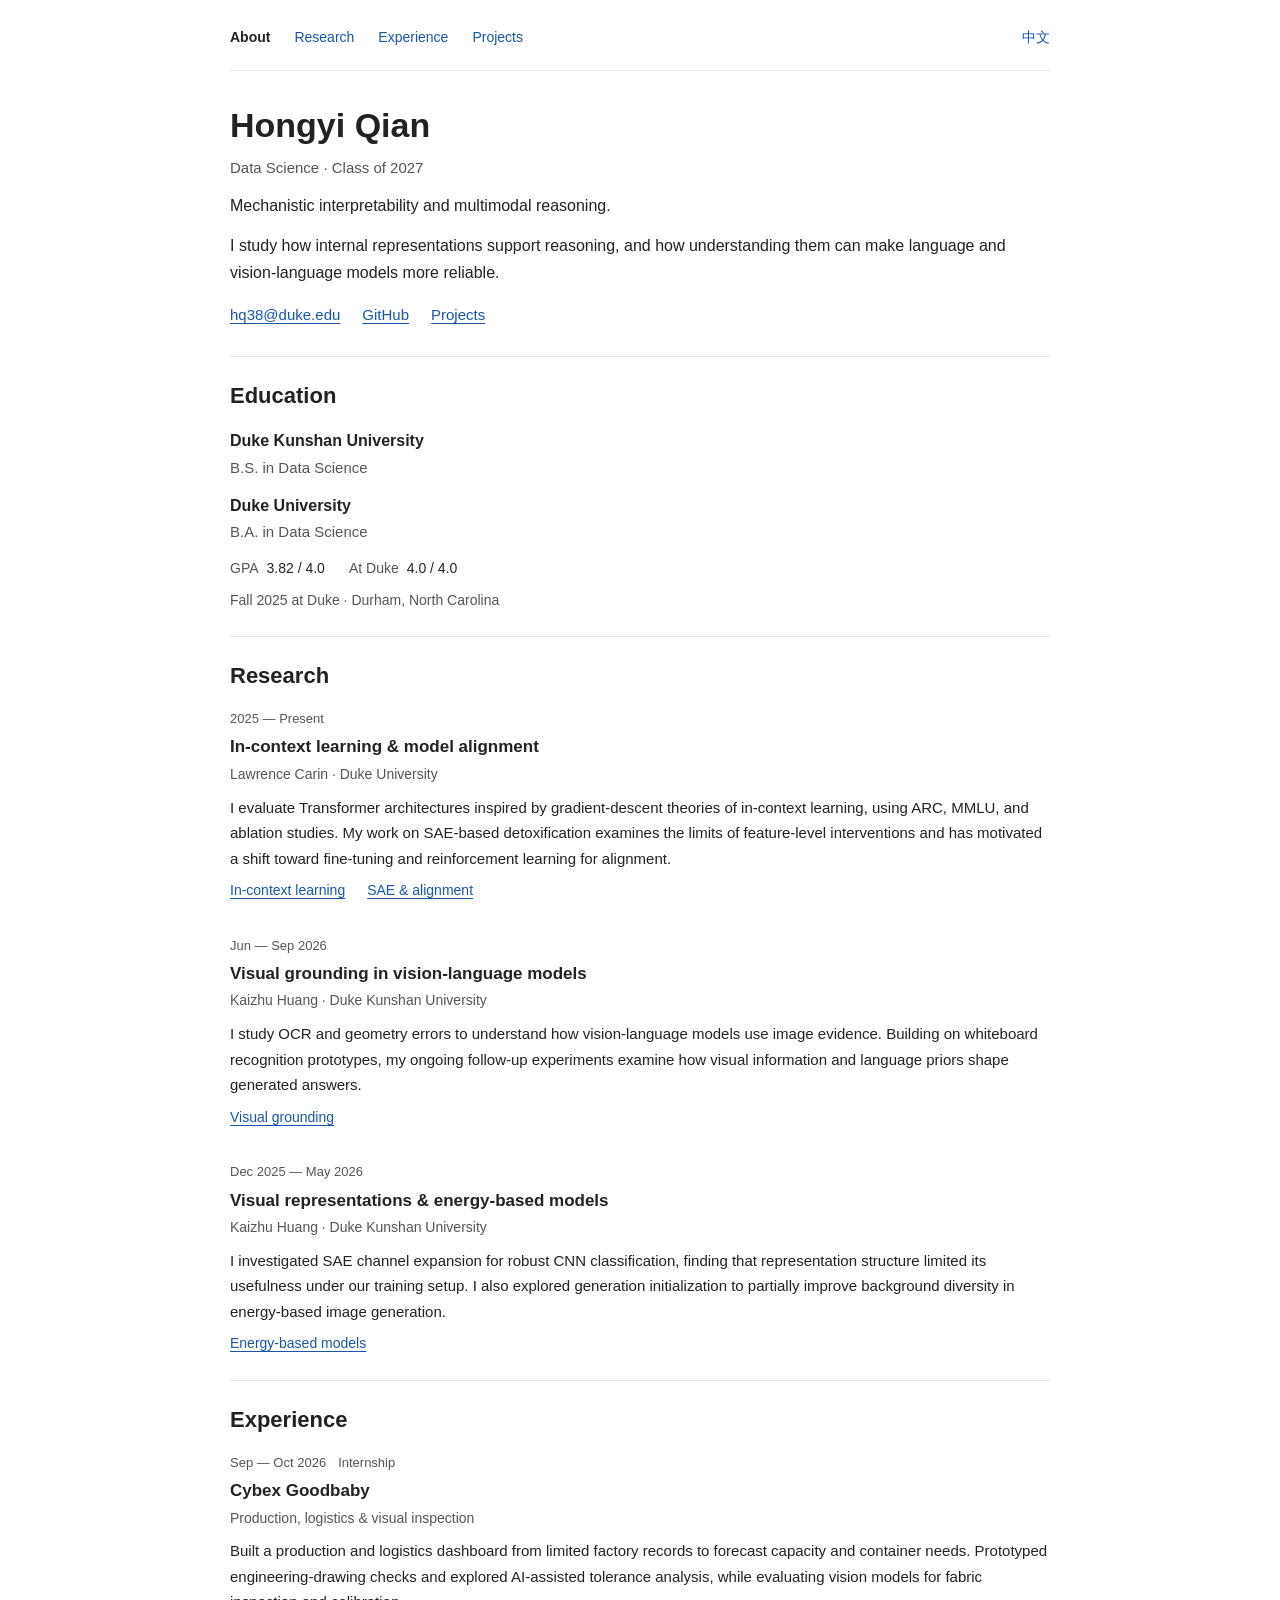
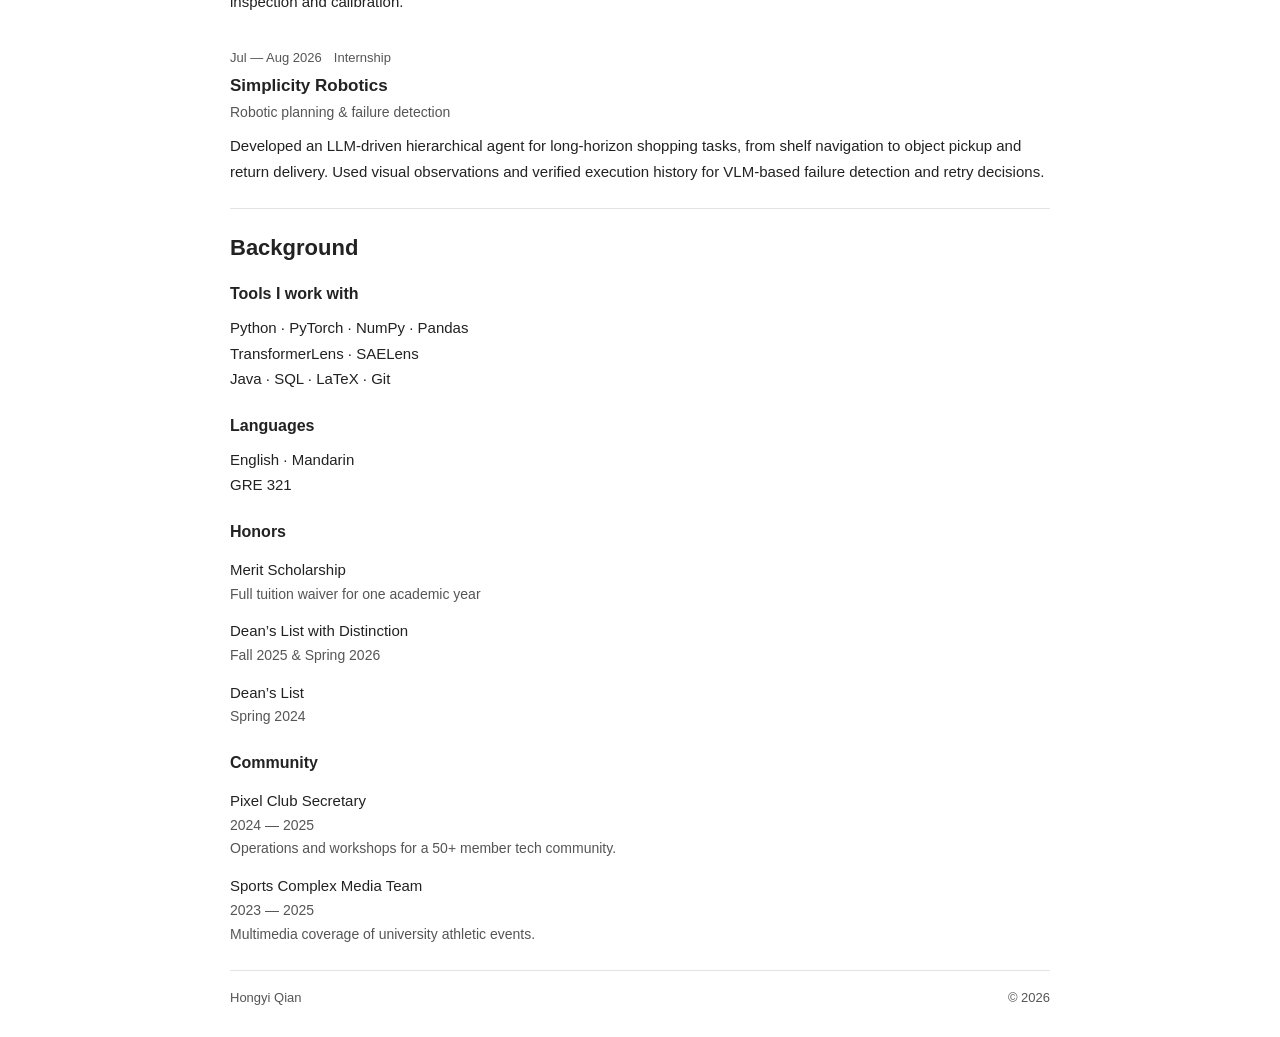
==== commit dd91a4e0: "Simplify homepage layout and typography" ====
--- a/index.html
+++ b/index.html
@@ -3,17 +3,15 @@
 <head>
   <meta charset="UTF-8">
   <meta name="viewport" content="width=device-width, initial-scale=1.0">
-  <meta name="theme-color" content="#f8f7f3">
+  <meta name="theme-color" content="#ffffff">
   <title>Hongyi Qian | Mechanistic Interpretability &amp; Multimodal Reasoning</title>
   <meta name="description" content="Hongyi Qian studies mechanistic interpretability, in-context learning, model alignment, and multimodal reasoning at Duke and Duke Kunshan University.">
-  <link rel="preload" href="assets/fonts/newsreader.woff2" as="font" type="font/woff2" crossorigin>
-  <link rel="preload" href="assets/fonts/dm-sans.woff2" as="font" type="font/woff2" crossorigin>
-  <link rel="stylesheet" href="site.css">
+  <link rel="stylesheet" href="home.css">
   <script src="site.js" defer></script>
 </head>
-<body lang="en" class="home-page"><header class="site-header">
+<body lang="en" class="home-page">
+<header class="site-header">
   <nav class="nav-container" aria-label="Main navigation">
-    <a class="wordmark" href="index.html" aria-label="Hongyi Qian home">hq<span class="wordmark-dot">.</span></a>
     <div class="nav-right">
       <div class="nav-links">
         <a href="#main" class="active" aria-current="page"><span class="lang-en">About</span><span class="lang-zh">关于</span></a>
@@ -24,41 +22,47 @@
       <button class="lang-toggle" type="button" aria-label="Switch to Chinese"><span class="lang-en">中文</span><span class="lang-zh">EN</span></button>
     </div>
   </nav>
-</header><main>
+</header>
+<main>
   <section id="main" class="hero page-width">
     <div class="hero-main">
-      <p class="eyebrow"><span class="lang-en">Data Science · Class of 2027</span><span class="lang-zh">数据科学 · 2027届</span></p>
-      <h1 class="lang-en">Hongyi Qian<span class="name-period">.</span></h1><h1 class="lang-zh">钱弘毅<span class="name-period">。</span></h1>
-      <p class="lang-en hero-focus">Mechanistic interpretability.<br>Multimodal reasoning.</p><p class="lang-zh hero-focus">理解模型的内部机制。<br>探索多模态推理。</p>
+      <h1 class="lang-en">Hongyi Qian</h1>
+      <h1 class="lang-zh">钱弘毅</h1>
+      <p class="profile-meta"><span class="lang-en">Data Science · Class of 2027</span><span class="lang-zh">数据科学 · 2027届</span></p>
+      <p class="lang-en hero-focus">Mechanistic interpretability and multimodal reasoning.</p><p class="lang-zh hero-focus">机制可解释性与多模态推理。</p>
       <p class="lang-en hero-description">I study how internal representations support reasoning, and how understanding them can make language and vision-language models more reliable.</p><p class="lang-zh hero-description">我研究内部表征如何支持推理，以及如何利用对这些表征的理解，让语言模型和视觉语言模型更加可靠。</p>
-      <div class="contact-links"><a href="mailto:hq38@duke.edu"><span class="lang-en">Email</span><span class="lang-zh">邮箱</span> <span aria-hidden="true">↗</span></a><a href="https://github.com/MaverickBeta" target="_blank" rel="noopener noreferrer">GitHub <span aria-hidden="true">↗</span></a><a href="projects.html"><span class="lang-en">Explore my work</span><span class="lang-zh">查看我的项目</span> <span aria-hidden="true">↗</span></a></div>
+      <div class="contact-links"><a href="mailto:hq38@duke.edu">hq38@duke.edu</a><a href="https://github.com/MaverickBeta" target="_blank" rel="noopener noreferrer">GitHub</a><a href="projects.html"><span class="lang-en">Projects</span><span class="lang-zh">项目</span></a></div>
     </div>
-    <aside class="hero-aside" aria-label="Education">
-      <span class="aside-marker" aria-hidden="true">HQ / 2027</span>
-      <div class="education-block"><span class="eyebrow"><span class="lang-en">Education</span><span class="lang-zh">教育背景</span></span>
-        <p class="institution"><span class="lang-en">Duke Kunshan<br> University</span><span class="lang-zh">昆山杜克大学</span></p>
+  </section>
+
+  <section id="education" class="page-width content-section">
+    <div class="section-heading"><h2 class="lang-en">Education</h2><h2 class="lang-zh">教育背景</h2></div>
+      <div class="education-block">
+        <p class="institution"><span class="lang-en">Duke Kunshan University</span><span class="lang-zh">昆山杜克大学</span></p>
         <p class="degree"><span class="lang-en">B.S. in Data Science</span><span class="lang-zh">数据科学理学学士</span></p>
         <p class="institution second-institution"><span class="lang-en">Duke University</span><span class="lang-zh">杜克大学</span></p>
         <p class="degree"><span class="lang-en">B.A. in Data Science</span><span class="lang-zh">数据科学文学学士</span></p>
         <div class="academic-facts"><div><span><span class="lang-en">GPA</span><span class="lang-zh">绩点</span></span><strong>3.82 / 4.0</strong></div><div><span><span class="lang-en">At Duke</span><span class="lang-zh">杜克期间</span></span><strong>4.0 / 4.0</strong></div></div>
-        <p class="study-note"><span class="lang-en">Fall 2025 at Duke<br>Durham, North Carolina</span><span class="lang-zh">2025年秋季 · 杜克大学<br>美国北卡罗来纳州达勒姆</span></p>
+        <p class="study-note"><span class="lang-en">Fall 2025 at Duke · Durham, North Carolina</span><span class="lang-zh">2025年秋季 · 杜克大学 · 美国北卡罗来纳州达勒姆</span></p>
       </div>
-    </aside>
   </section>
 
   <section id="research" class="page-width content-section">
-    <div class="section-heading"><div><span class="eyebrow">01 / RESEARCH</span><h2 class="lang-en">Research</h2><h2 class="lang-zh">研究方向</h2></div><p class="lang-en section-note">Questions, experiments,<br>and what I learned.</p><p class="lang-zh section-note">从问题出发，<br>在实验中理解。</p></div>
+    <div class="section-heading"><h2 class="lang-en">Research</h2><h2 class="lang-zh">研究方向</h2></div>
     <div class="research-list"><article class="research-entry">
-      <div class="entry-meta"><span class="entry-number">01</span><p class="lang-en entry-date">2025 — Present</p><p class="lang-zh entry-date">2025 — 至今</p></div>
-      <div class="entry-body"><h3 class="lang-en">In-context learning &amp; model alignment</h3><h3 class="lang-zh">上下文学习与模型对齐</h3><p class="lang-en entry-affiliation">Lawrence Carin · Duke University</p><p class="lang-zh entry-affiliation">Lawrence Carin 教授 · 杜克大学</p><p class="lang-en entry-description">I evaluate Transformer architectures inspired by gradient-descent theories of in-context learning, using ARC, MMLU, and ablation studies. My work on SAE-based detoxification examines the limits of feature-level interventions and has motivated a shift toward fine-tuning and reinforcement learning for alignment.</p><p class="lang-zh entry-description">通过 ARC、MMLU 与消融实验，我研究受上下文学习梯度下降理论启发的 Transformer 架构。同时，我探索 SAE 去毒化与特征级干预的局限，并将研究延伸至监督微调和强化学习对齐。</p><div class="entry-links"><a class="text-link" href="project-icl.html"><span class="lang-en">In-context learning</span><span class="lang-zh">上下文学习</span> <span aria-hidden="true">↗</span></a><a class="text-link" href="project-sae-detox.html"><span class="lang-en">SAE &amp; alignment</span><span class="lang-zh">SAE 与模型对齐</span> <span aria-hidden="true">↗</span></a></div></div>
-    </article><article class="research-entry">
-      <div class="entry-meta"><span class="entry-number">02</span><p class="lang-en entry-date">Jun — Sep 2026</p><p class="lang-zh entry-date">2026年6月 — 9月</p></div>
-      <div class="entry-body"><h3 class="lang-en">Visual grounding in vision-language models</h3><h3 class="lang-zh">视觉语言模型的视觉依据</h3><p class="lang-en entry-affiliation">Kaizhu Huang · Duke Kunshan University</p><p class="lang-zh entry-affiliation">Kaizhu Huang 教授 · 昆山杜克大学</p><p class="lang-en entry-description">I study OCR and geometry errors to understand how vision-language models use image evidence. Building on whiteboard recognition prototypes, my ongoing follow-up experiments examine how visual information and language priors shape generated answers.</p><p class="lang-zh entry-description">从 OCR 与几何任务中的错误出发，我研究视觉语言模型如何使用图像证据。在白板手写识别原型的基础上，后续实验正在检验视觉信息与语言先验如何共同影响模型的答案。</p><div class="entry-links"><a class="text-link" href="project-vlm.html"><span class="lang-en">Visual grounding</span><span class="lang-zh">视觉依据与多模态推理</span> <span aria-hidden="true">↗</span></a></div></div>
-    </article><article class="research-entry">
-      <div class="entry-meta"><span class="entry-number">03</span><p class="lang-en entry-date">Dec 2025 — May 2026</p><p class="lang-zh entry-date">2025年12月 — 2026年5月</p></div>
-      <div class="entry-body"><h3 class="lang-en">Visual representations &amp; energy-based models</h3><h3 class="lang-zh">视觉表征与能量模型</h3><p class="lang-en entry-affiliation">Kaizhu Huang · Duke Kunshan University</p><p class="lang-zh entry-affiliation">Kaizhu Huang 教授 · 昆山杜克大学</p><p class="lang-en entry-description">I investigated SAE channel expansion for robust CNN classification, finding that representation structure limited its usefulness under our training setup. I also explored generation initialization to partially improve background diversity in energy-based image generation.</p><p class="lang-zh entry-description">我研究通过 SAE 扩展 CNN 通道能否帮助鲁棒分类，并发现表征结构限制了该方法在本实验设置下的作用。此外，我探索生成初始化方法，以部分改善能量模型生成图像的背景多样性。</p><div class="entry-links"><a class="text-link" href="project-energy.html"><span class="lang-en">Energy-based models</span><span class="lang-zh">能量模型中的视觉表征</span> <span aria-hidden="true">↗</span></a></div></div>
-    </article></div></section><section id="experience" class="page-width content-section">
-  <div class="section-heading"><div><span class="eyebrow">02 / EXPERIENCE</span><h2 class="lang-en">Beyond the lab</h2><h2 class="lang-zh">研究之外</h2></div><p class="lang-en section-note">Applying models<br>to real systems.</p><p class="lang-zh section-note">将模型用于<br>真实场景。</p></div>
+      <div class="entry-meta"><p class="lang-en entry-date">2025 — Present</p><p class="lang-zh entry-date">2025 — 至今</p></div>
+      <div class="entry-body"><h3 class="lang-en">In-context learning &amp; model alignment</h3><h3 class="lang-zh">上下文学习与模型对齐</h3><p class="lang-en entry-affiliation">Lawrence Carin · Duke University</p><p class="lang-zh entry-affiliation">Lawrence Carin 教授 · 杜克大学</p><p class="lang-en entry-description">I evaluate Transformer architectures inspired by gradient-descent theories of in-context learning, using ARC, MMLU, and ablation studies. My work on SAE-based detoxification examines the limits of feature-level interventions and has motivated a shift toward fine-tuning and reinforcement learning for alignment.</p><p class="lang-zh entry-description">通过 ARC、MMLU 与消融实验，我研究受上下文学习梯度下降理论启发的 Transformer 架构。同时，我探索 SAE 去毒化与特征级干预的局限，并将研究延伸至监督微调和强化学习对齐。</p><div class="entry-links"><a class="text-link" href="project-icl.html"><span class="lang-en">In-context learning</span><span class="lang-zh">上下文学习</span></a><a class="text-link" href="project-sae-detox.html"><span class="lang-en">SAE &amp; alignment</span><span class="lang-zh">SAE 与模型对齐</span></a></div></div>
+    </article>
+    <article class="research-entry">
+      <div class="entry-meta"><p class="lang-en entry-date">Jun — Sep 2026</p><p class="lang-zh entry-date">2026年6月 — 9月</p></div>
+      <div class="entry-body"><h3 class="lang-en">Visual grounding in vision-language models</h3><h3 class="lang-zh">视觉语言模型的视觉依据</h3><p class="lang-en entry-affiliation">Kaizhu Huang · Duke Kunshan University</p><p class="lang-zh entry-affiliation">Kaizhu Huang 教授 · 昆山杜克大学</p><p class="lang-en entry-description">I study OCR and geometry errors to understand how vision-language models use image evidence. Building on whiteboard recognition prototypes, my ongoing follow-up experiments examine how visual information and language priors shape generated answers.</p><p class="lang-zh entry-description">从 OCR 与几何任务中的错误出发，我研究视觉语言模型如何使用图像证据。在白板手写识别原型的基础上，后续实验正在检验视觉信息与语言先验如何共同影响模型的答案。</p><div class="entry-links"><a class="text-link" href="project-vlm.html"><span class="lang-en">Visual grounding</span><span class="lang-zh">视觉依据与多模态推理</span></a></div></div>
+    </article>
+    <article class="research-entry">
+      <div class="entry-meta"><p class="lang-en entry-date">Dec 2025 — May 2026</p><p class="lang-zh entry-date">2025年12月 — 2026年5月</p></div>
+      <div class="entry-body"><h3 class="lang-en">Visual representations &amp; energy-based models</h3><h3 class="lang-zh">视觉表征与能量模型</h3><p class="lang-en entry-affiliation">Kaizhu Huang · Duke Kunshan University</p><p class="lang-zh entry-affiliation">Kaizhu Huang 教授 · 昆山杜克大学</p><p class="lang-en entry-description">I investigated SAE channel expansion for robust CNN classification, finding that representation structure limited its usefulness under our training setup. I also explored generation initialization to partially improve background diversity in energy-based image generation.</p><p class="lang-zh entry-description">我研究通过 SAE 扩展 CNN 通道能否帮助鲁棒分类，并发现表征结构限制了该方法在本实验设置下的作用。此外，我探索生成初始化方法，以部分改善能量模型生成图像的背景多样性。</p><div class="entry-links"><a class="text-link" href="project-energy.html"><span class="lang-en">Energy-based models</span><span class="lang-zh">能量模型中的视觉表征</span></a></div></div>
+    </article></div></section>
+<section id="experience" class="page-width content-section">
+  <div class="section-heading"><h2 class="lang-en">Experience</h2><h2 class="lang-zh">经历</h2></div>
   <article class="experience-entry"><div class="entry-meta"><p class="lang-en entry-date">Sep — Oct 2026</p><p class="lang-zh entry-date">2026年9月 — 10月</p><span class="eyebrow"><span class="lang-en">Internship</span><span class="lang-zh">实习</span></span></div>
     <div class="entry-body"><h3>Cybex Goodbaby</h3><p class="lang-en entry-affiliation">Production, logistics &amp; visual inspection</p><p class="lang-zh entry-affiliation">生产、物流与视觉检测</p>
       <p class="lang-en entry-description">Built a production and logistics dashboard from limited factory records to forecast capacity and container needs. Prototyped engineering-drawing checks and explored AI-assisted tolerance analysis, while evaluating vision models for fabric inspection and calibration.</p><p class="lang-zh entry-description">利用有限的工厂记录开发生产与物流仪表盘，预测产能与集装箱需求；制作工程图规范检查原型，探索 AI 辅助公差分析，并评估面料质检与校准中的视觉模型。</p></div>
@@ -69,7 +73,7 @@
   </article>
 </section>
 <section id="background" class="page-width content-section background-section">
-  <div class="section-heading"><div><span class="eyebrow">03 / BACKGROUND</span><h2 class="lang-en">A little more</h2><h2 class="lang-zh">更多关于我</h2></div></div>
+  <div class="section-heading"><h2 class="lang-en">Background</h2><h2 class="lang-zh">其他信息</h2></div>
   <div class="background-grid">
     <div><h3 class="small-heading"><span class="lang-en">Tools I work with</span><span class="lang-zh">技术与工具</span></h3><p class="tools-line">Python · PyTorch · NumPy · Pandas<br>TransformerLens · SAELens<br>Java · SQL · LaTeX · Git</p>
       <h3 class="small-heading spaced-heading"><span class="lang-en">Languages</span><span class="lang-zh">语言</span></h3><p class="muted-copy"><span class="lang-en">English · Mandarin<br>GRE 321</span><span class="lang-zh">英语 · 普通话<br>GRE 321</span></p></div>
@@ -77,10 +81,9 @@
     <div><h3 class="small-heading"><span class="lang-en">Community</span><span class="lang-zh">校园与社群</span></h3><div class="honor-item"><strong><span class="lang-en">Pixel Club Secretary</span><span class="lang-zh">Pixel Club 秘书</span></strong><p>2024 — 2025</p><p><span class="lang-en">Operations and workshops for a 50+ member tech community.</span><span class="lang-zh">参与管理 50 余名成员的技术社团，并组织工作坊。</span></p></div><div class="honor-item"><strong><span class="lang-en">Sports Complex Media Team</span><span class="lang-zh">体育中心媒体团队</span></strong><p>2023 — 2025</p><p><span class="lang-en">Multimedia coverage of university athletic events.</span><span class="lang-zh">为大学体育赛事制作多媒体内容。</span></p></div></div>
   </div>
 </section>
-<section class="contact-section page-width"><span class="eyebrow"><span class="lang-en">Get in touch</span><span class="lang-zh">联系我</span></span><a class="email-large" href="mailto:hq38@duke.edu">hq38@duke.edu <span aria-hidden="true">↗</span></a></section>
-</main><footer class="site-footer"><div class="footer-inner">
+</main>
+<footer class="site-footer"><div class="footer-inner">
   <a class="footer-name" href="index.html"><span class="lang-en">Hongyi Qian</span><span class="lang-zh">钱弘毅</span></a>
-  <span class="footer-note"><span class="lang-en">Mechanistic interpretability &amp; multimodal reasoning</span><span class="lang-zh">机制可解释性与多模态推理</span></span>
   <span class="copyright">&copy; 2026</span>
 </div></footer>
 </body>
--- a/home.css
+++ b/home.css
@@ -0,0 +1,98 @@
+:root {
+  color-scheme: light;
+  --text: #222;
+  --secondary: #555;
+  --link: #1756a9;
+  --border: #e3e3e3;
+}
+
+* { box-sizing: border-box; }
+body {
+  margin: 0;
+  background: #fff;
+  color: var(--text);
+  font: 16px/1.7 -apple-system, BlinkMacSystemFont, "Segoe UI", Arial, "PingFang SC", "Microsoft YaHei", sans-serif;
+}
+h1, h2, h3, p { margin: 0; }
+a { color: var(--link); text-underline-offset: 3px; }
+a:hover { text-decoration-thickness: 2px; }
+a:focus-visible, button:focus-visible {
+  outline: 2px solid var(--link);
+  outline-offset: 4px;
+}
+.lang-en, .lang-zh { display: none; }
+body[lang="en"] .lang-en, body[lang="zh"] .lang-zh { display: revert; }
+.page-width, .nav-container, .footer-inner {
+  width: min(820px, calc(100% - 48px));
+  margin-inline: auto;
+}
+
+.nav-container { padding: 22px 0 16px; border-bottom: 1px solid var(--border); }
+.nav-right { display: flex; align-items: center; justify-content: space-between; gap: 16px; }
+.nav-links { display: flex; flex-wrap: wrap; gap: 10px 24px; }
+.nav-links a { font-size: 14px; text-decoration: none; }
+.nav-links a:hover { text-decoration: underline; }
+.nav-links .active { color: var(--text); font-weight: 600; }
+.lang-toggle {
+  padding: 4px 0;
+  border: 0;
+  background: transparent;
+  color: var(--link);
+  font: inherit;
+  font-size: 14px;
+  cursor: pointer;
+  white-space: nowrap;
+}
+.lang-toggle:hover { text-decoration: underline; text-underline-offset: 3px; }
+
+.hero { padding-block: 32px 28px; }
+.hero h1 { font-size: 34px; font-weight: 600; line-height: 1.3; margin-bottom: 8px; }
+.profile-meta { font-size: 15px; color: var(--secondary); margin-bottom: 12px; }
+.hero-focus { font-size: 16px; }
+.hero-description { margin-top: 12px; }
+.contact-links { display: flex; flex-wrap: wrap; gap: 8px 22px; margin-top: 16px; }
+.contact-links a { font-size: 15px; }
+
+.content-section { border-top: 1px solid var(--border); padding-block: 24px; scroll-margin-top: 20px; }
+.section-heading { margin-bottom: 16px; }
+.section-heading h2 { font-size: 22px; font-weight: 600; line-height: 1.4; }
+.institution { font-size: 16px; font-weight: 600; }
+.degree { color: var(--secondary); font-size: 15px; }
+.second-institution { margin-top: 12px; }
+.academic-facts { display: flex; flex-wrap: wrap; gap: 4px 24px; margin-top: 12px; font-size: 14px; }
+.academic-facts > div > span { color: var(--secondary); margin-right: 8px; }
+.academic-facts strong { font-weight: 500; }
+.study-note { color: var(--secondary); font-size: 14px; margin-top: 8px; }
+
+.research-entry, .experience-entry { padding-block: 16px; }
+.research-entry:first-child, .experience-entry:first-of-type { padding-top: 0; }
+.research-entry:last-child, .experience-entry:last-child { padding-bottom: 0; }
+.entry-meta { color: var(--secondary); font-size: 13px; margin-bottom: 4px; }
+.entry-body h3 { font-size: 17px; font-weight: 600; line-height: 1.5; }
+.entry-affiliation { color: var(--secondary); font-size: 14px; margin-top: 3px; }
+.entry-description { font-size: 15px; margin-top: 8px; }
+.entry-links { display: flex; flex-wrap: wrap; gap: 6px 22px; margin-top: 8px; }
+.text-link { font-size: 14px; }
+.experience-entry .entry-meta { display: flex; flex-wrap: wrap; gap: 4px 12px; }
+
+.background-grid > div + div { margin-top: 20px; }
+.small-heading { font-size: 16px; font-weight: 600; margin-bottom: 8px; }
+.spaced-heading { margin-top: 20px; }
+.tools-line, .muted-copy { font-size: 15px; }
+.honor-item { font-size: 15px; margin-top: 12px; }
+.honor-item strong { font-weight: 500; }
+.honor-item p { color: var(--secondary); font-size: 14px; }
+.site-footer { padding-bottom: 28px; }
+.footer-inner { display: flex; gap: 16px; border-top: 1px solid var(--border); padding-top: 16px; font-size: 13px; color: var(--secondary); }
+.footer-name { color: var(--secondary); text-decoration: none; }
+.footer-name:hover { text-decoration: underline; }
+.copyright { margin-left: auto; }
+
+@media (max-width: 540px) {
+  .page-width, .nav-container, .footer-inner { width: calc(100% - 32px); }
+  .nav-links { gap: 8px 12px; }
+  .nav-links a, .lang-toggle { font-size: 13px; }
+  .hero { padding-top: 26px; }
+  .hero h1 { font-size: 30px; }
+  .section-heading h2 { font-size: 21px; }
+}
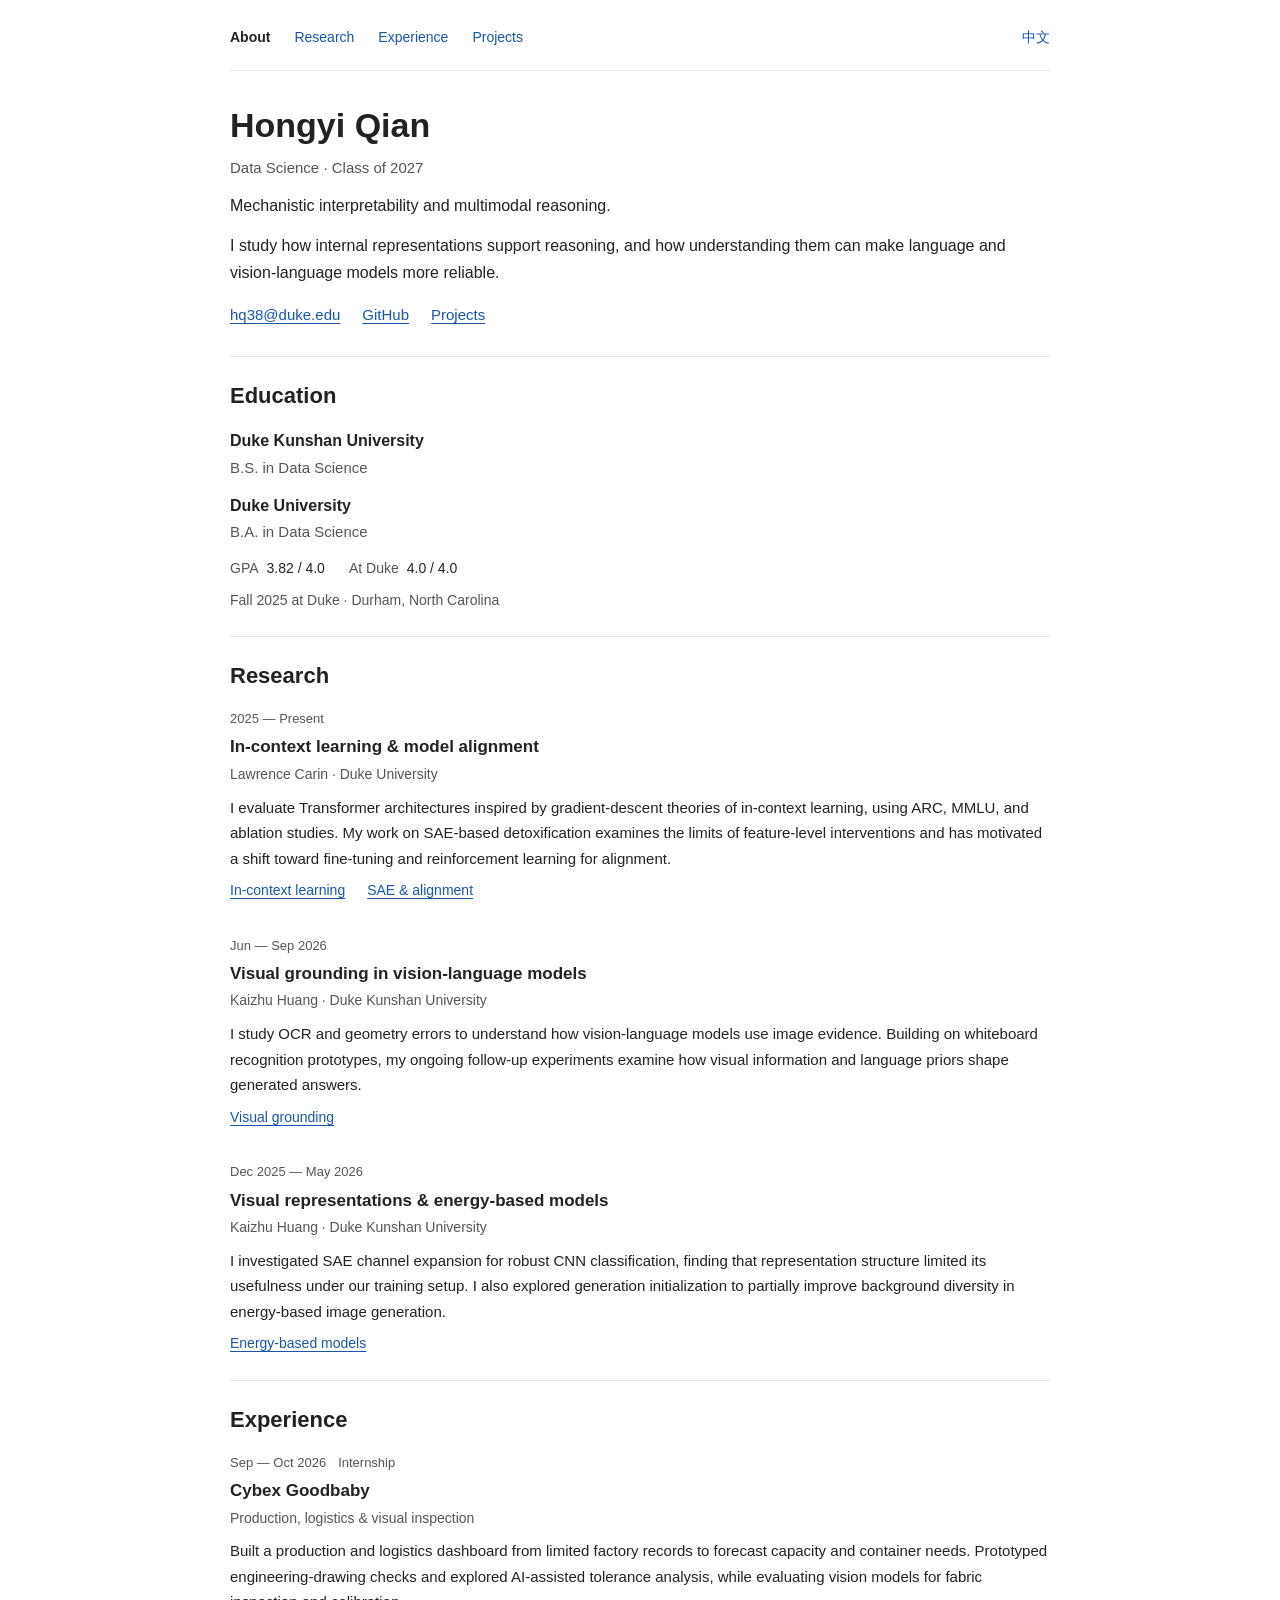
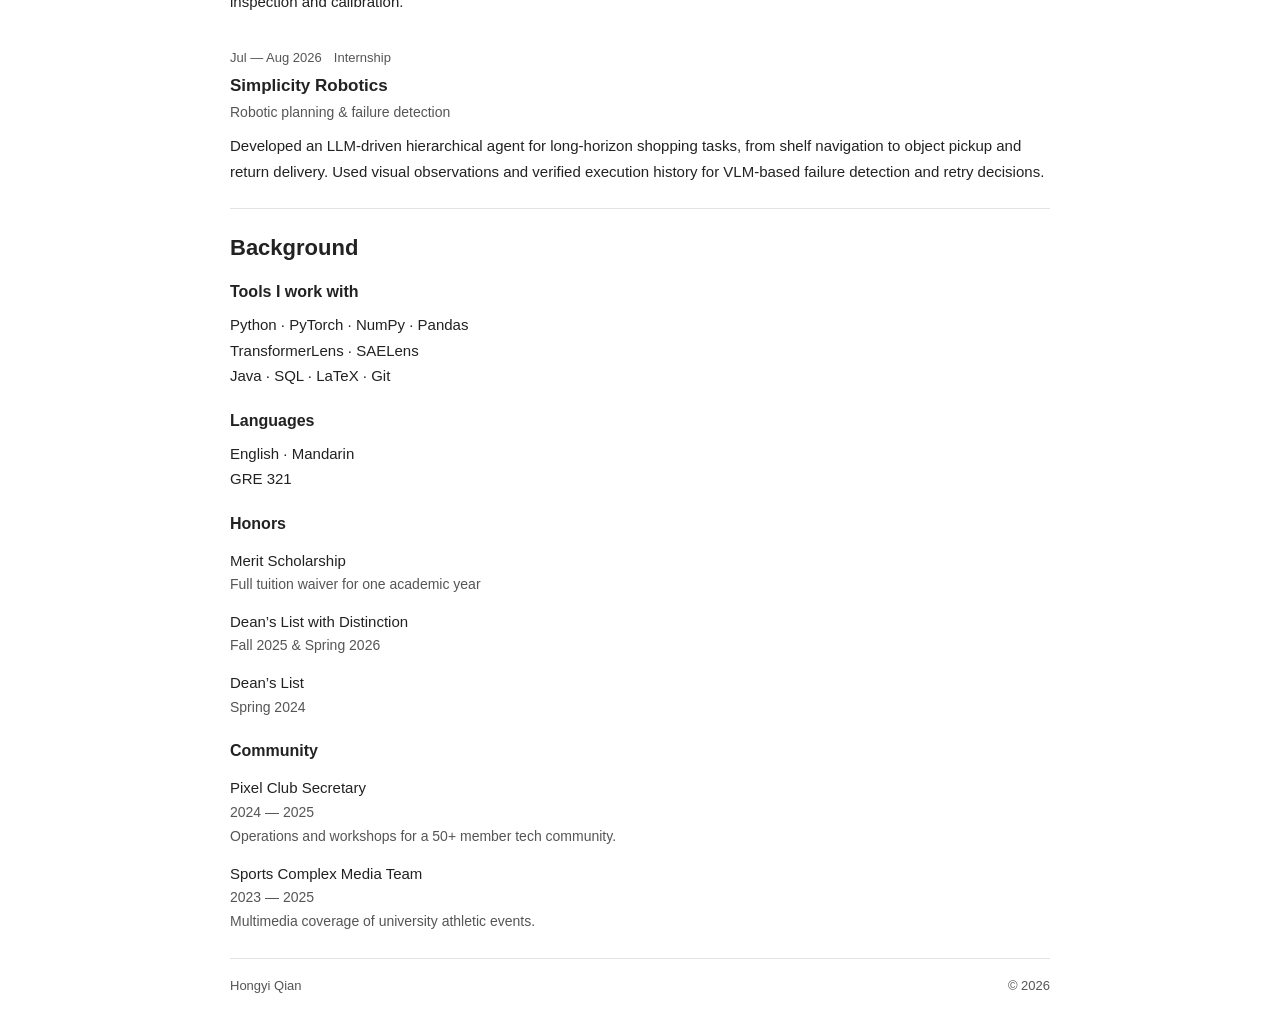
==== commit 84ff5728: "Unify simple styling across portfolio pages" ====
--- a/index.html
+++ b/index.html
@@ -6,7 +6,7 @@
   <meta name="theme-color" content="#ffffff">
   <title>Hongyi Qian | Mechanistic Interpretability &amp; Multimodal Reasoning</title>
   <meta name="description" content="Hongyi Qian studies mechanistic interpretability, in-context learning, model alignment, and multimodal reasoning at Duke and Duke Kunshan University.">
-  <link rel="stylesheet" href="home.css">
+  <link rel="stylesheet" href="site.css?v=simple-20261105">
   <script src="site.js" defer></script>
 </head>
 <body lang="en" class="home-page">
--- a/site.css
+++ b/site.css
@@ -0,0 +1,152 @@
+:root {
+  color-scheme: light;
+  --text: #222;
+  --secondary: #555;
+  --link: #1756a9;
+  --border: #e3e3e3;
+}
+
+* { box-sizing: border-box; }
+body {
+  margin: 0;
+  background: #fff;
+  color: var(--text);
+  font: 16px/1.7 -apple-system, BlinkMacSystemFont, "Segoe UI", Arial, "PingFang SC", "Microsoft YaHei", sans-serif;
+}
+h1, h2, h3, p { margin: 0; }
+h1 { font-size: 34px; font-weight: 600; line-height: 1.3; }
+h2 { font-size: 22px; font-weight: 600; line-height: 1.4; }
+h3 { font-size: 17px; font-weight: 600; line-height: 1.5; }
+a { color: var(--link); text-underline-offset: 3px; overflow-wrap: anywhere; }
+a:hover { text-decoration-thickness: 2px; }
+a:focus-visible, button:focus-visible {
+  outline: 2px solid var(--link);
+  outline-offset: 4px;
+}
+.lang-en, .lang-zh { display: none; }
+body[lang="en"] .lang-en, body[lang="zh"] .lang-zh { display: revert; }
+.page-width, .nav-container, .footer-inner {
+  width: min(820px, calc(100% - 48px));
+  margin-inline: auto;
+}
+
+.nav-container { padding: 22px 0 16px; border-bottom: 1px solid var(--border); }
+.nav-right { display: flex; align-items: center; justify-content: space-between; gap: 16px; }
+.nav-links { display: flex; flex-wrap: wrap; gap: 10px 24px; }
+.nav-links a { font-size: 14px; text-decoration: none; }
+.nav-links a:hover { text-decoration: underline; }
+.nav-links .active { color: var(--text); font-weight: 600; }
+.lang-toggle {
+  padding: 4px 0;
+  border: 0;
+  background: transparent;
+  color: var(--link);
+  font: inherit;
+  font-size: 14px;
+  cursor: pointer;
+  white-space: nowrap;
+}
+.lang-toggle:hover { text-decoration: underline; text-underline-offset: 3px; }
+
+.hero { padding-block: 32px 28px; }
+.hero h1 { font-size: 34px; font-weight: 600; line-height: 1.3; margin-bottom: 8px; }
+.profile-meta { font-size: 15px; color: var(--secondary); margin-bottom: 12px; }
+.hero-focus { font-size: 16px; }
+.hero-description { margin-top: 12px; }
+.contact-links { display: flex; flex-wrap: wrap; gap: 8px 22px; margin-top: 16px; }
+.contact-links a { font-size: 15px; }
+
+.content-section { border-top: 1px solid var(--border); padding-block: 24px; scroll-margin-top: 20px; }
+.section-heading { margin-bottom: 16px; }
+.section-heading h2 { font-size: 22px; font-weight: 600; line-height: 1.4; }
+.institution { font-size: 16px; font-weight: 600; }
+.degree { color: var(--secondary); font-size: 15px; }
+.second-institution { margin-top: 12px; }
+.academic-facts { display: flex; flex-wrap: wrap; gap: 4px 24px; margin-top: 12px; font-size: 14px; }
+.academic-facts > div > span { color: var(--secondary); margin-right: 8px; }
+.academic-facts strong { font-weight: 500; }
+.study-note { color: var(--secondary); font-size: 14px; margin-top: 8px; }
+
+.research-entry, .experience-entry { padding-block: 16px; }
+.research-entry:first-child, .experience-entry:first-of-type { padding-top: 0; }
+.research-entry:last-child, .experience-entry:last-child { padding-bottom: 0; }
+.entry-meta { color: var(--secondary); font-size: 13px; margin-bottom: 4px; }
+.entry-body h3 { font-size: 17px; font-weight: 600; line-height: 1.5; }
+.entry-affiliation { color: var(--secondary); font-size: 14px; margin-top: 3px; }
+.entry-description { font-size: 15px; margin-top: 8px; }
+.entry-links { display: flex; flex-wrap: wrap; gap: 6px 22px; margin-top: 8px; }
+.text-link { font-size: 14px; }
+.experience-entry .entry-meta { display: flex; flex-wrap: wrap; gap: 4px 12px; }
+
+.background-grid > div + div { margin-top: 20px; }
+.small-heading { font-size: 16px; font-weight: 600; margin-bottom: 8px; }
+.spaced-heading { margin-top: 20px; }
+.tools-line, .muted-copy { font-size: 15px; }
+.honor-item { font-size: 15px; margin-top: 12px; }
+.honor-item strong { font-weight: 500; }
+.honor-item p { color: var(--secondary); font-size: 14px; }
+.site-footer { padding-bottom: 28px; }
+.footer-inner { display: flex; gap: 16px; border-top: 1px solid var(--border); padding-top: 16px; font-size: 13px; color: var(--secondary); }
+.footer-name { color: var(--secondary); text-decoration: none; }
+.footer-name:hover { text-decoration: underline; }
+.copyright { margin-left: auto; }
+
+@media (max-width: 540px) {
+  .page-width, .nav-container, .footer-inner { width: calc(100% - 32px); }
+  .nav-links { gap: 8px 12px; }
+  .nav-links a, .lang-toggle { font-size: 13px; }
+  .hero { padding-top: 26px; }
+  .hero h1 { font-size: 30px; }
+  .section-heading h2 { font-size: 21px; }
+}
+
+/* The project index and detail pages use the same typography as the homepage. */
+.projects-main, .project-detail { padding-block: 32px; }
+.page-intro { margin-bottom: 24px; }
+.page-intro h1 { margin-bottom: 8px; }
+.page-lede { font-size: 16px; }
+.project-collection + .project-collection { margin-top: 28px; }
+.collection-heading { padding-bottom: 12px; border-bottom: 1px solid var(--border); }
+.project-row { display: block; padding-block: 16px; border-bottom: 1px solid var(--border); text-decoration: none; }
+.project-row h3 { text-decoration: underline; text-underline-offset: 3px; }
+.project-row p { color: var(--secondary); font-size: 15px; margin-top: 6px; }
+.project-row:hover h3 { text-decoration-thickness: 2px; }
+.back-home { margin-top: 24px; }
+
+.back-link { display: inline-block; font-size: 14px; margin-bottom: 20px; }
+.project-header { border-bottom: 1px solid var(--border); padding-bottom: 20px; margin-bottom: 20px; }
+.project-label { color: var(--secondary); font-size: 14px; margin-bottom: 6px; }
+.project-detail h1 { margin-bottom: 10px; overflow-wrap: anywhere; }
+.project-meta { color: var(--secondary); font-size: 14px; }
+.github-btn { display: inline-flex; align-items: center; gap: 6px; font-size: 14px; margin-top: 10px; }
+.github-btn svg { width: 14px; height: 14px; flex-shrink: 0; fill: currentColor; }
+.project-detail h2 { margin: 24px 0 12px; }
+.project-detail h3 { margin: 18px 0 8px; }
+.project-detail p, .project-detail li { font-size: 15px; }
+.project-detail p { margin-bottom: 12px; }
+.project-detail ul, .project-detail ol { margin: 0 0 16px; padding-left: 22px; }
+.project-detail li { padding-left: 2px; margin-bottom: 6px; }
+.project-detail strong { font-weight: 600; }
+.highlight-box { margin-block: 16px; }
+.tags { display: flex; flex-wrap: wrap; gap: 6px 16px; }
+.tag, .badge, .status-badge { color: var(--secondary); font-size: 14px; }
+.badge { display: inline-block; margin-top: 6px; }
+.team-roles, .deliverables-grid { margin-block: 12px 20px; }
+.team-role, .deliverable-item { font-size: 15px; margin-top: 12px; }
+.team-role span, .deliverable-item span { color: var(--secondary); font-size: 14px; }
+.deliverable-item strong, .deliverable-item span { display: block; }
+.feature-table { width: 100%; table-layout: fixed; border-collapse: collapse; font-size: 14px; margin-block: 16px; }
+.feature-table th, .feature-table td { text-align: left; vertical-align: top; padding: 10px 8px; border-bottom: 1px solid var(--border); overflow-wrap: anywhere; }
+.feature-table th { font-weight: 600; background: #f6f6f6; }
+.feature-table th:first-child { width: 40%; }
+.feature-table th:last-child { width: 37%; }
+code { font: .9em/1.6 ui-monospace, SFMono-Regular, Consolas, monospace; background: #f5f5f5; padding: 2px 4px; overflow-wrap: anywhere; }
+
+@media (max-width: 540px) {
+  .projects-main, .project-detail { padding-top: 26px; }
+  .page-intro h1, .project-detail h1 { font-size: 30px; }
+  .collection-heading, .project-detail h2 { font-size: 21px; }
+  .feature-table { font-size: 13px; }
+  .feature-table th, .feature-table td { padding: 8px 4px; }
+  .status-badge { font-size: inherit; }
+}
